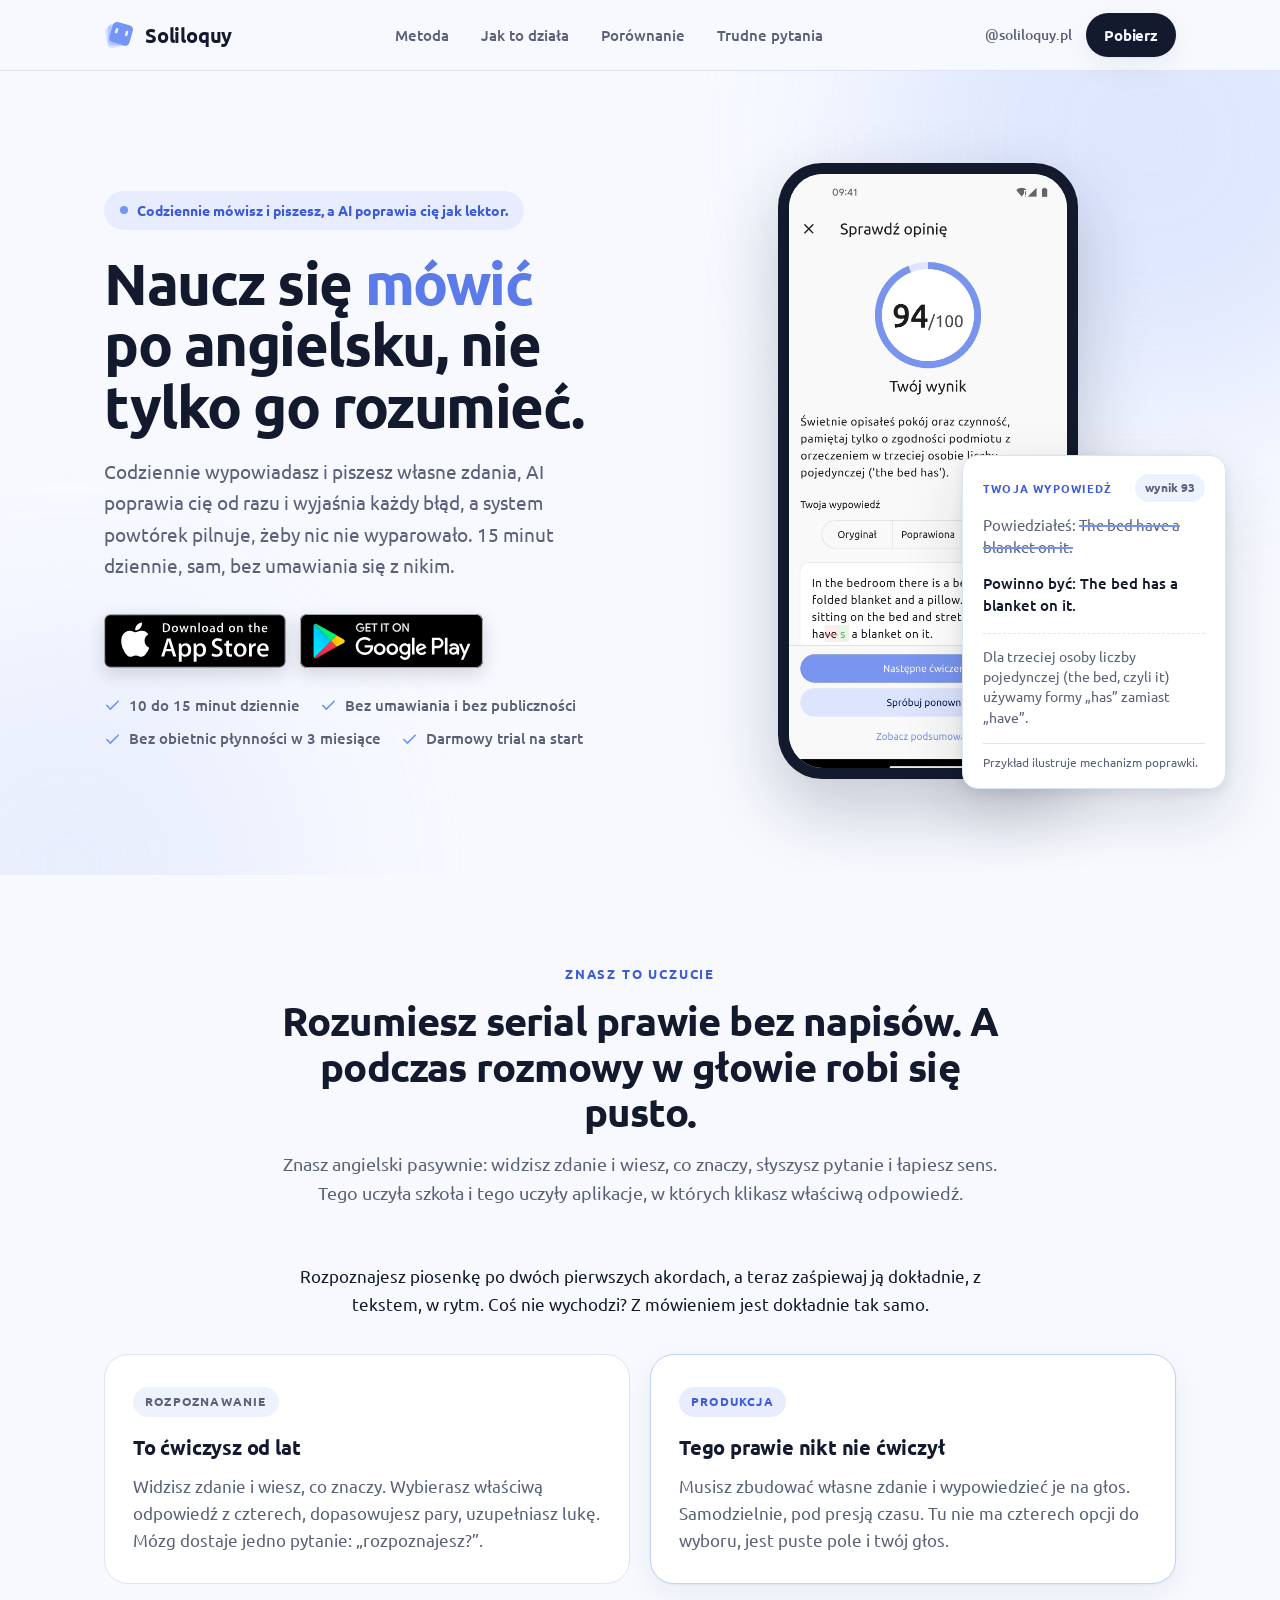
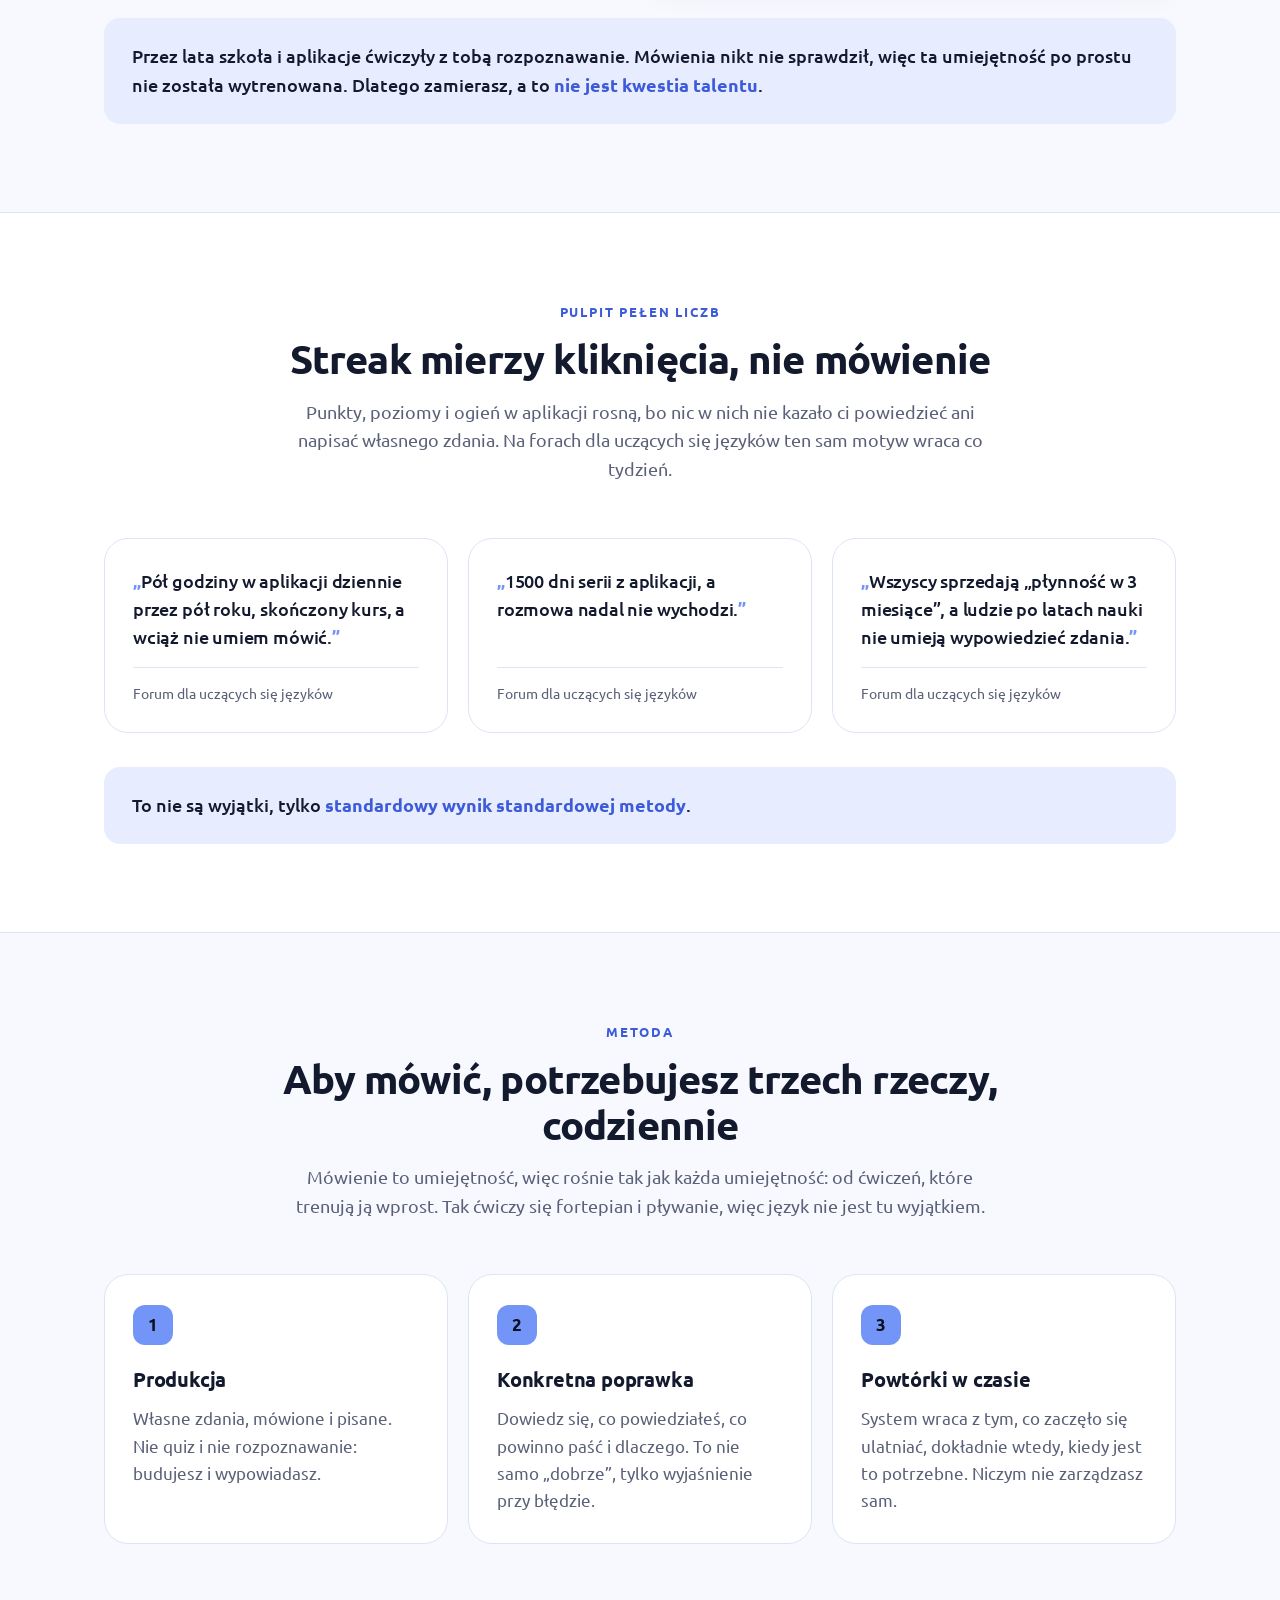
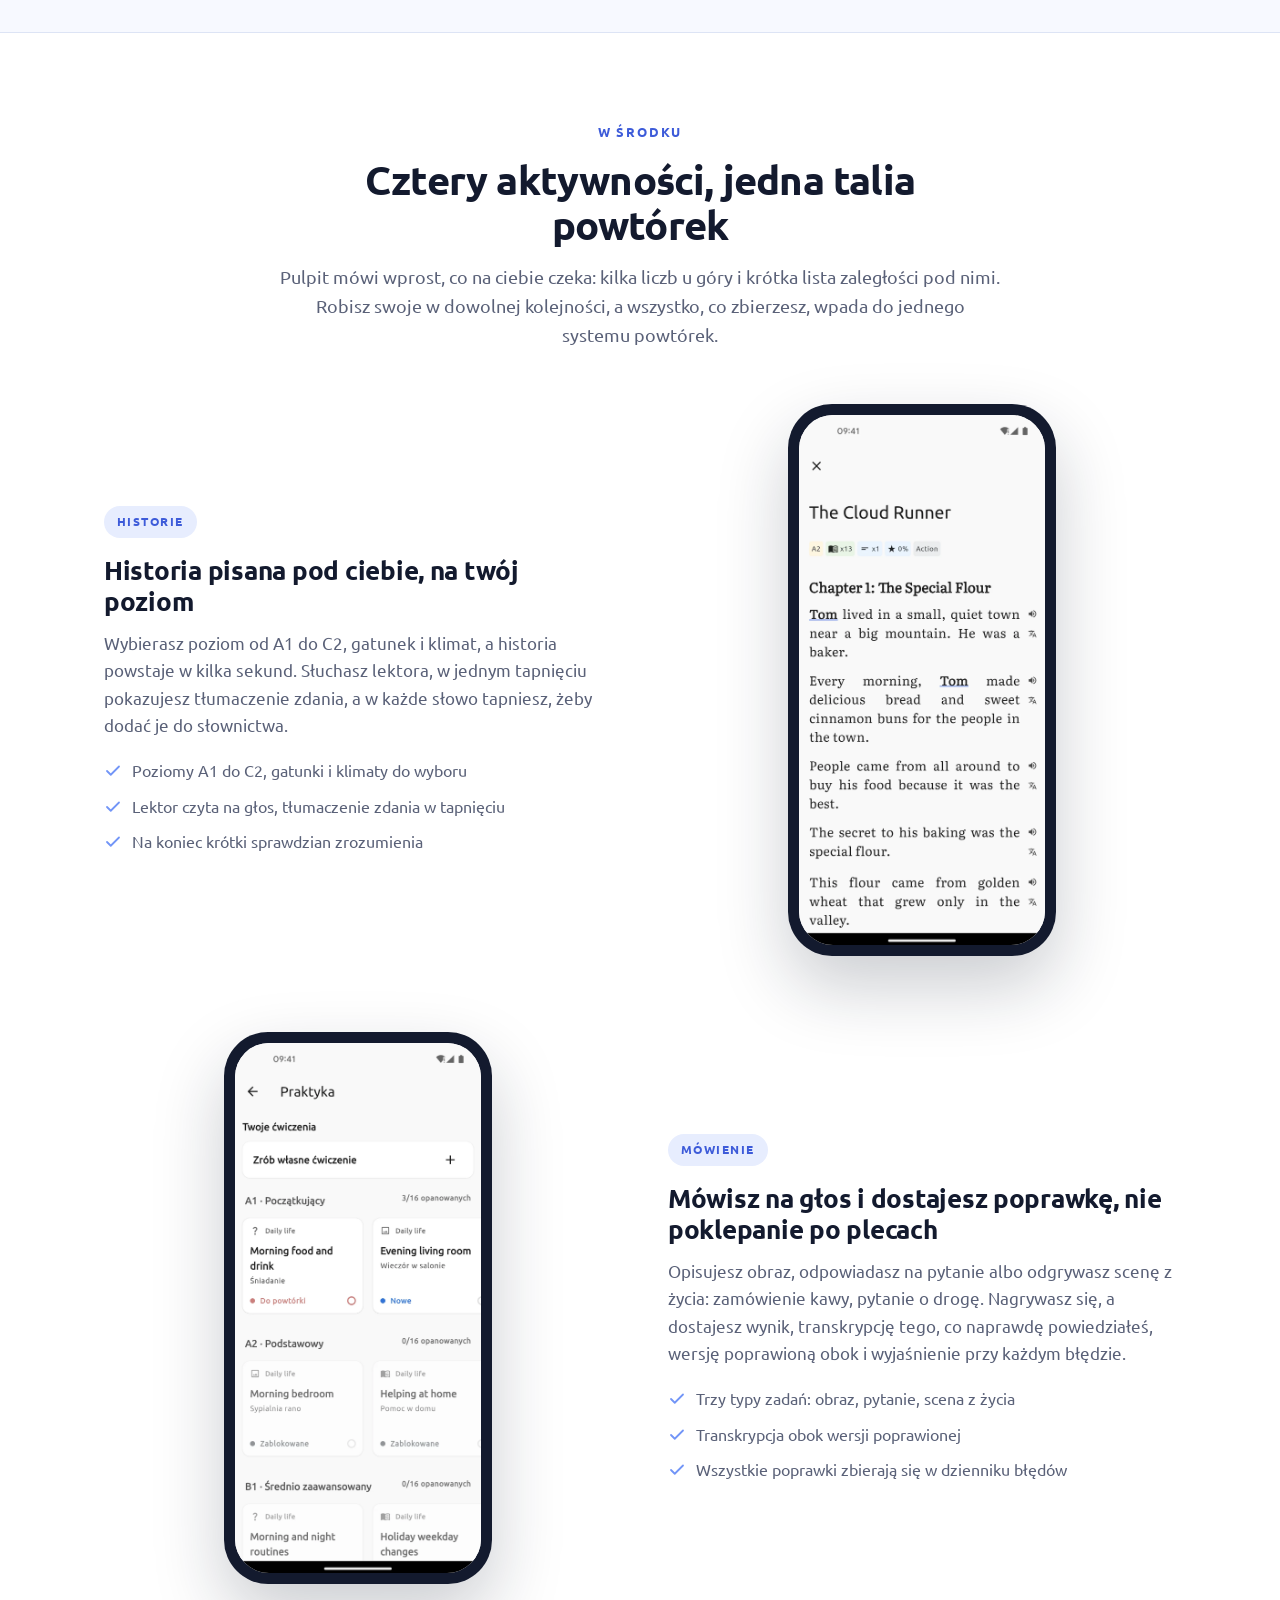
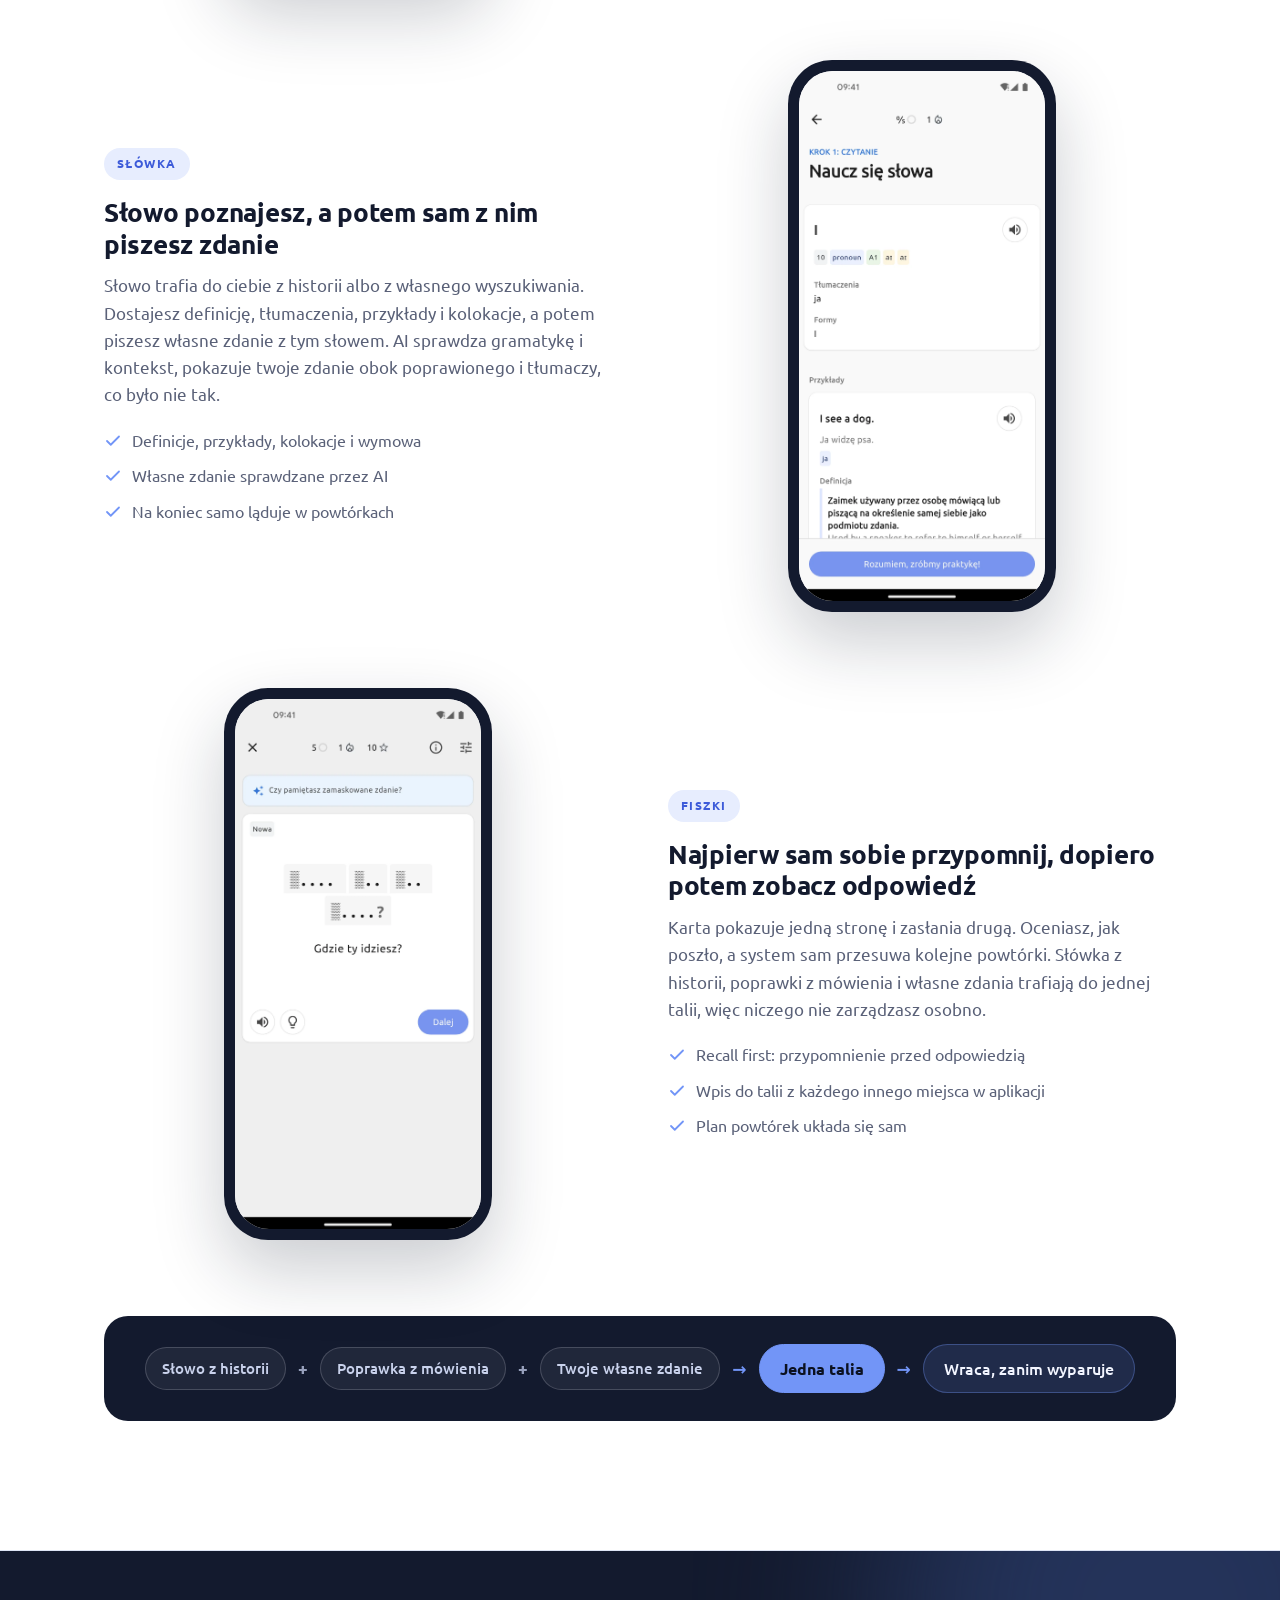
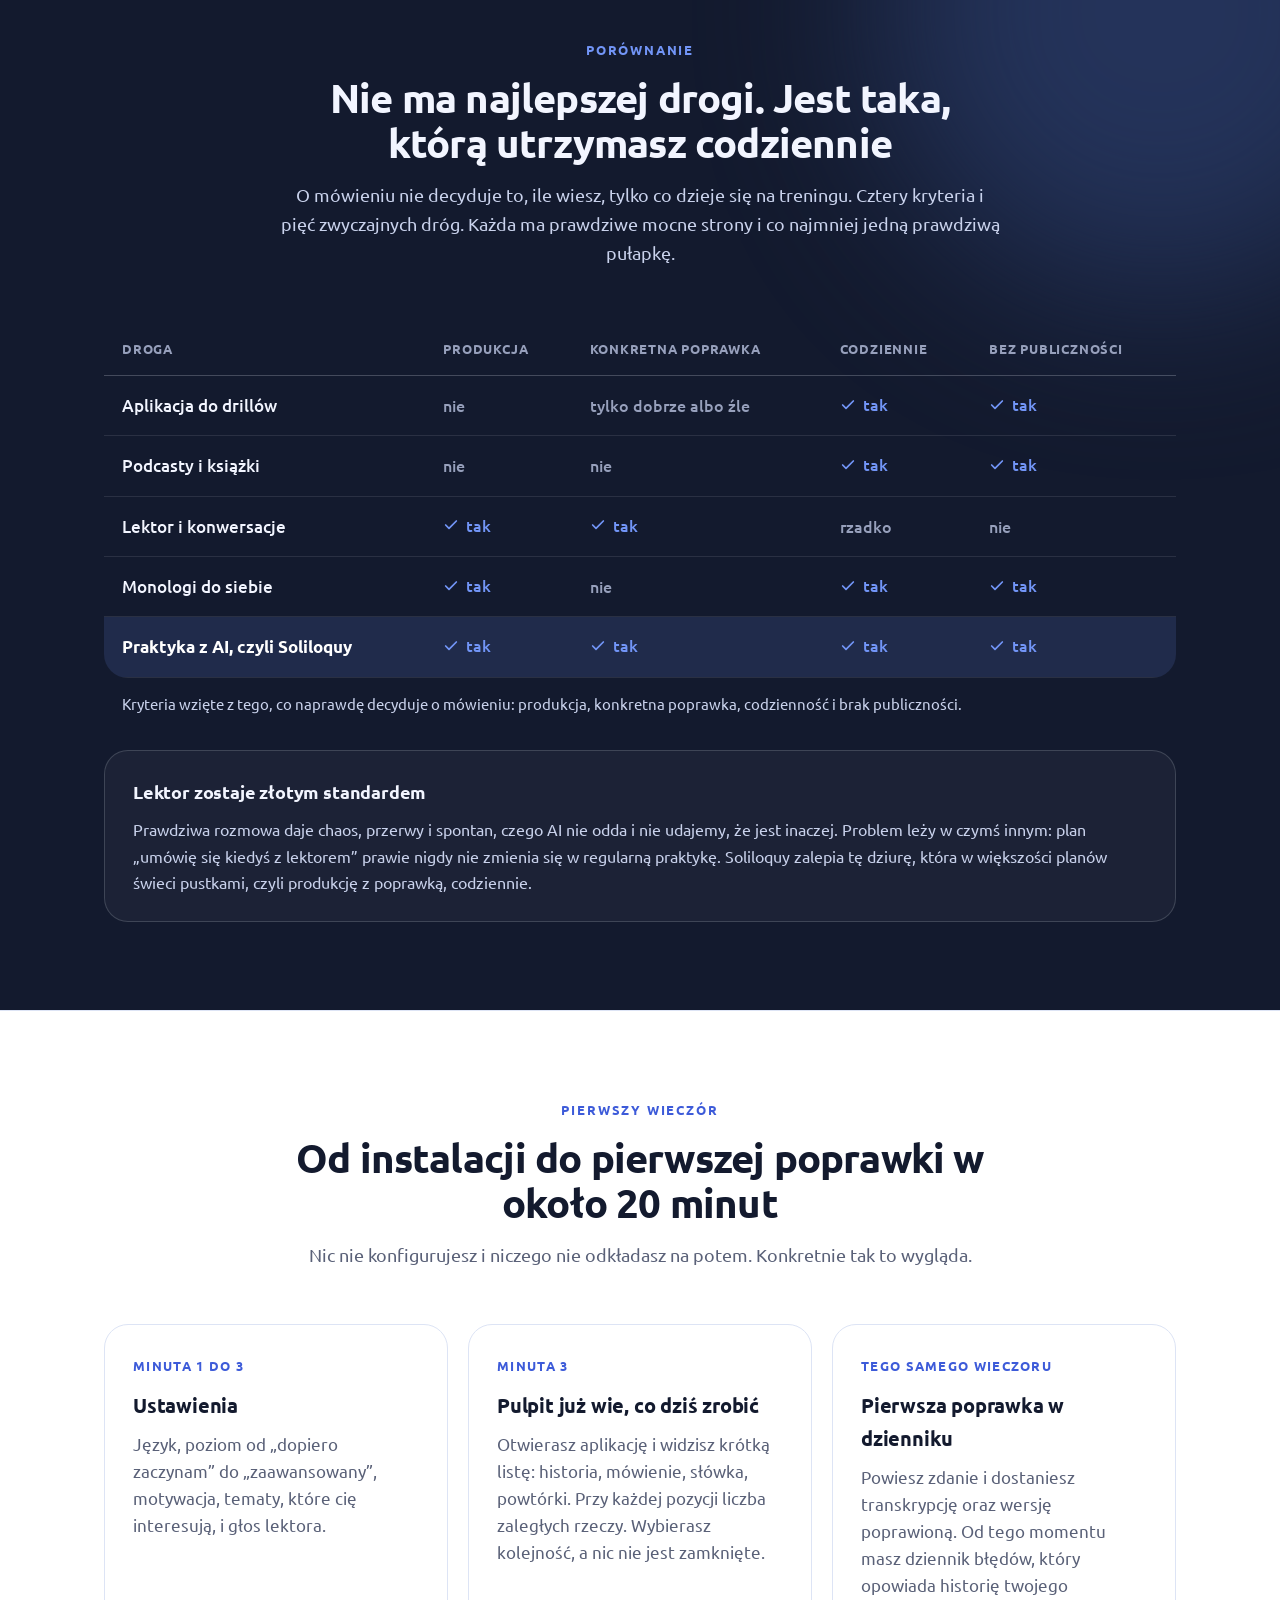
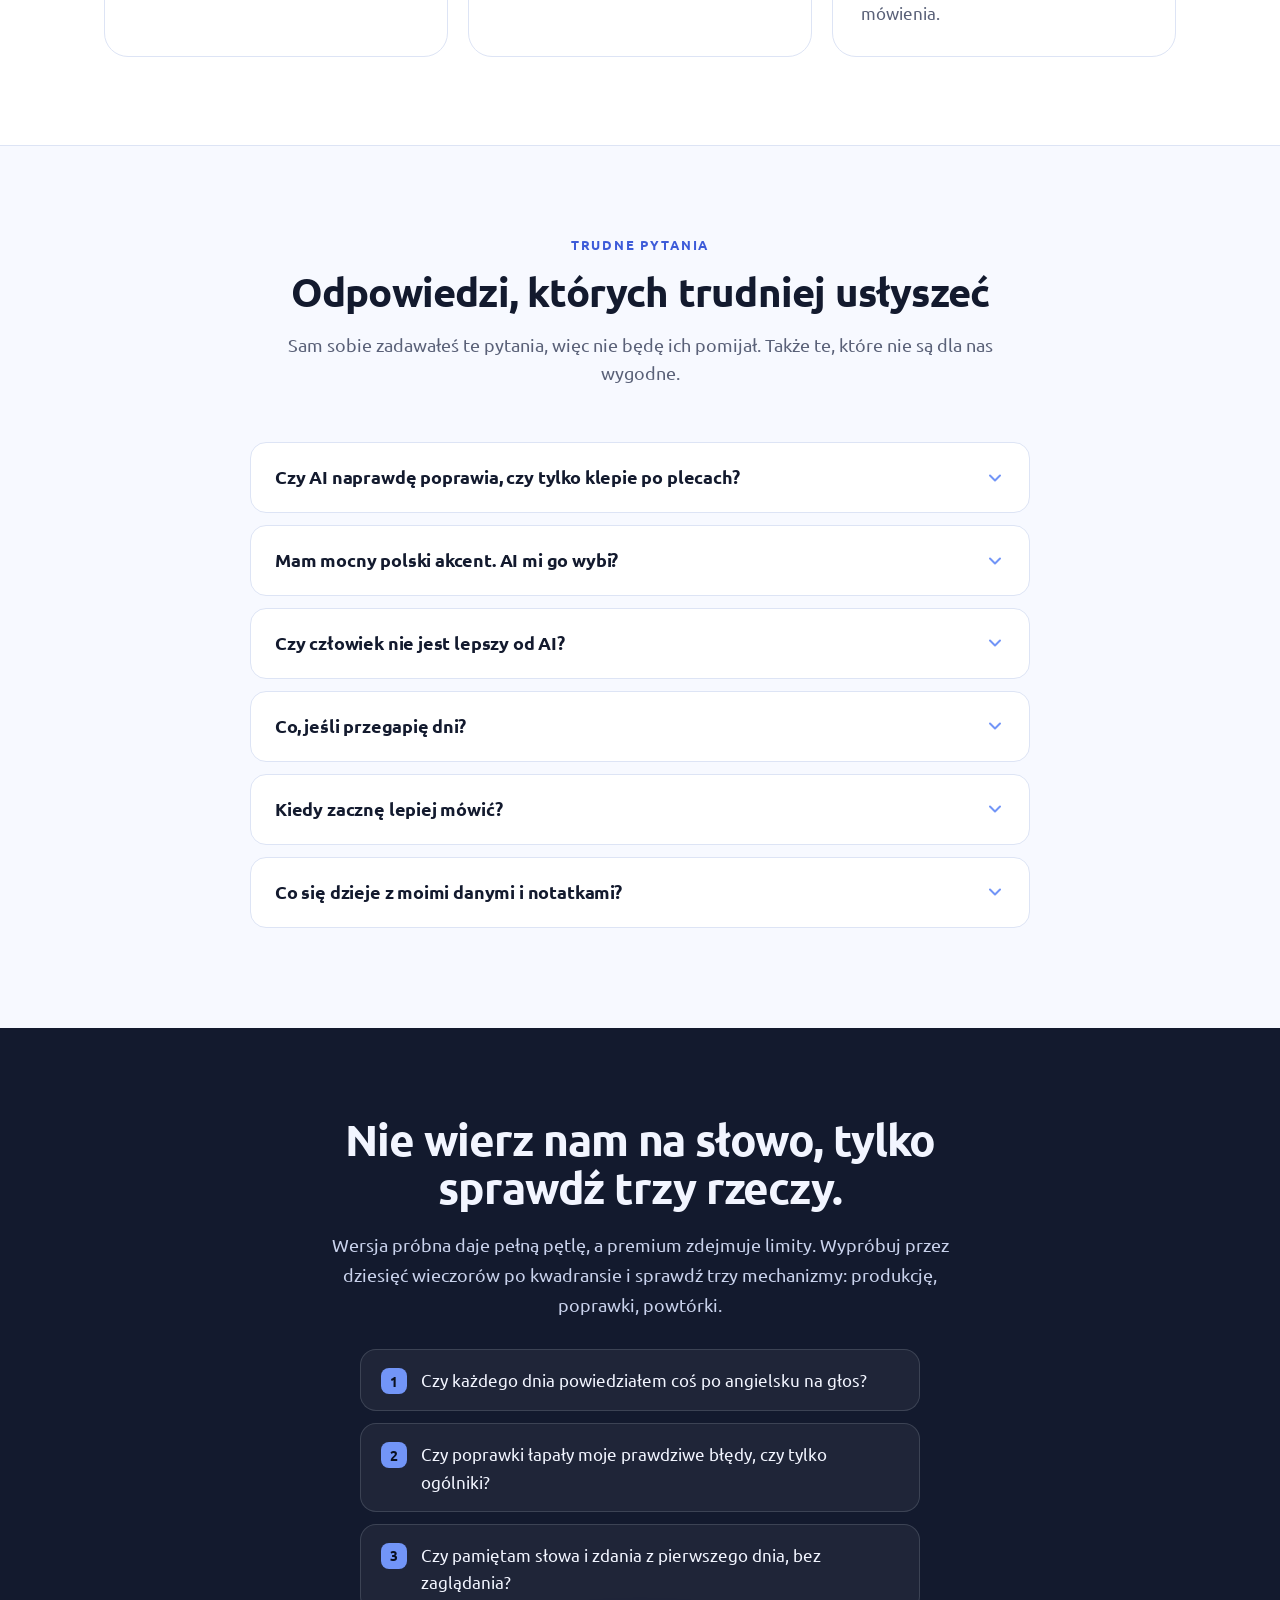
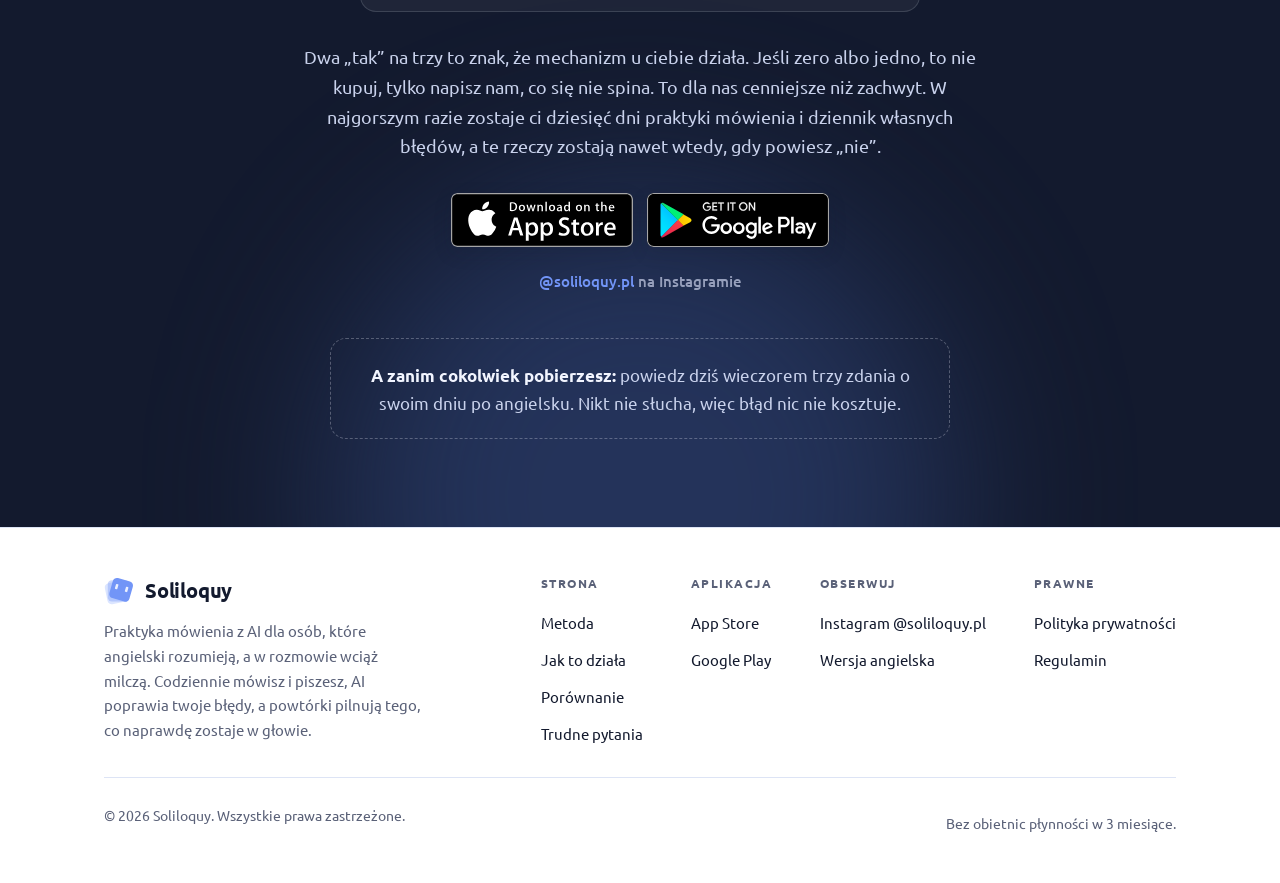
==== index.html @ 31052fc0 "Hide the blog link until the posts are rewritten" ====
<!-- GENERATED by src/build.py from src/content/copy.json. Edit the content, not this file. -->
<!DOCTYPE html>
<html lang="pl">
<head>
<meta charset="UTF-8">
<meta name="viewport" content="width=device-width, initial-scale=1.0">

<title>Soliloquy · Naucz się mówić po angielsku, nie tylko go rozumieć</title>
<meta name="description" content="Codziennie mówisz i piszesz po angielsku, AI poprawia cię jak lektor i wyjaśnia każdy błąd, a system powtórek pilnuje, żeby nic nie wyparowało. 15 minut dziennie, sam, bez umawiania się z nikim.">
<meta name="author" content="Soliloquy">
<meta name="theme-color" content="#F7F9FF">

<meta property="og:type" content="website">
<meta property="og:site_name" content="Soliloquy">
<meta property="og:locale" content="pl_PL">
<meta property="og:url" content="https://soliloquy.pl/">
<meta property="og:title" content="Soliloquy · Naucz się mówić po angielsku, nie tylko go rozumieć">
<meta property="og:description" content="Codziennie mówisz i piszesz po angielsku, AI poprawia cię jak lektor i wyjaśnia każdy błąd, a system powtórek pilnuje, żeby nic nie wyparowało. 15 minut dziennie, sam, bez umawiania się z nikim.">
<meta property="og:image" content="https://soliloquy.pl/assets/img/og-card-pl.png">

<meta name="twitter:card" content="summary_large_image">
<meta name="twitter:title" content="Soliloquy · Naucz się mówić po angielsku, nie tylko go rozumieć">
<meta name="twitter:description" content="Codziennie mówisz i piszesz po angielsku, AI poprawia cię jak lektor i wyjaśnia każdy błąd, a system powtórek pilnuje, żeby nic nie wyparowało. 15 minut dziennie, sam, bez umawiania się z nikim.">
<meta name="twitter:image" content="https://soliloquy.pl/assets/img/og-card-pl.png">

<link rel="canonical" href="https://soliloquy.pl/">
<link rel="alternate" hreflang="pl" href="https://soliloquy.pl/">
<link rel="alternate" hreflang="en" href="https://soliloquy.fun/">
<link rel="alternate" hreflang="x-default" href="https://soliloquy.fun/">
<link rel="icon" href="assets/img/favicon.svg" type="image/svg+xml">

<link rel="preconnect" href="https://fonts.googleapis.com">
<link rel="preconnect" href="https://fonts.gstatic.com" crossorigin>
<link href="https://fonts.googleapis.com/css2?family=Ubuntu:wght@400;500;700&display=swap" rel="stylesheet">
<link rel="stylesheet" href="assets/styles.css">

<!-- ============================================================
     ANALYTICS
     meta.analytics.ga4_stream_id in copy.json decides everything. Put a GA4
     stream id there and that locale measures page views, leave it an empty
     string and the page loads nothing and sends nothing. The two domains are
     separate properties, so each one is switched on by itself.
     ============================================================ -->

</head>

<body>
<a class="skip-link" href="#main">Przejdź do treści</a>

<!-- ======================= NAV ======================= -->
<nav class="nav" aria-label="Nawigacja główna">
  <div class="wrap nav-inner">
    <a class="brand" href="#top">
      <img src="assets/img/soliloquy-logo.svg" alt="">
      Soliloquy
    </a>
    <div class="nav-links">
      <a href="#method">Metoda</a>
      <a href="#how-it-works">Jak to działa</a>
      <a href="#compare">Porównanie</a>
      <a href="#faq">Trudne pytania</a>
      </div>
    <div class="nav-cta">
      <a class="nav-handle" href="https://www.instagram.com/soliloquy.pl/" rel="noopener">@soliloquy.pl</a>
      <a class="btn btn-primary btn-sm" href="#download">Pobierz</a>
    </div>
  </div>
</nav>

<!-- ======================= HERO ======================= -->
<header class="hero" id="top">
  <div class="glow g1"></div>
  <div class="glow g2"></div>
  <div class="wrap hero-grid">
    <div class="hero-copy">
      <span class="eyebrow"><span class="pulse"></span>Codziennie mówisz i piszesz, a AI poprawia cię jak lektor.</span>
      <h1>Naucz się <span class="accent">mówić</span> po angielsku, nie tylko go rozumieć.</h1>
      <p class="lead">Codziennie wypowiadasz i piszesz własne zdania, AI poprawia cię od razu i wyjaśnia każdy błąd, a system powtórek pilnuje, żeby nic nie wyparowało. 15 minut dziennie, sam, bez umawiania się z nikim.</p>

      <div class="store-row">
        <a class="store-badge" href="https://apps.apple.com/us/app/soliloquy-speaking-practice/id1627990691" rel="noopener">
          <img src="assets/img/app-store-badge.svg" alt="Pobierz Soliloquy z App Store">
        </a>
        <a class="store-badge" href="https://play.google.com/store/apps/details?id=fun.soliloquy.app" rel="noopener">
          <img src="assets/img/google-play-badge.svg" alt="Pobierz Soliloquy z Google Play">
        </a>
      </div>

      <div class="trust-row">
        <span><svg viewBox="0 0 24 24" fill="none" stroke="currentColor" stroke-width="2.4" stroke-linecap="round" stroke-linejoin="round" aria-hidden="true"><path d="M20 6 9 17l-5-5"/></svg>10 do 15 minut dziennie</span>
        <span><svg viewBox="0 0 24 24" fill="none" stroke="currentColor" stroke-width="2.4" stroke-linecap="round" stroke-linejoin="round" aria-hidden="true"><path d="M20 6 9 17l-5-5"/></svg>Bez umawiania i bez publiczności</span>
        <span><svg viewBox="0 0 24 24" fill="none" stroke="currentColor" stroke-width="2.4" stroke-linecap="round" stroke-linejoin="round" aria-hidden="true"><path d="M20 6 9 17l-5-5"/></svg>Bez obietnic płynności w 3 miesiące</span>
        <span><svg viewBox="0 0 24 24" fill="none" stroke="currentColor" stroke-width="2.4" stroke-linecap="round" stroke-linejoin="round" aria-hidden="true"><path d="M20 6 9 17l-5-5"/></svg>Darmowy trial na start</span>
        </div>
    </div>

    <div class="phone-stage">
      <div class="phone">
        <div class="screen">
          <figure class="shot has-frames">
            <img class="shot__frame is-on" src="assets/img/screens/pl/03-speaking-correction/04.webp" alt="Ekran wyniku sesji mówienia z transkrypcją i poprawką" loading="eager">
            
            <figcaption class="shot__ph">
              <span class="ph-tag">Ekran</span>
              <span class="ph-name">Mówienie z poprawką</span>
              <span class="ph-file">03-speaking-correction</span>
            </figcaption>
          </figure>
        </div>
      </div>

      <aside class="correction-card" aria-label="Przykładowa poprawka">
        <div class="cc-head">
          <span class="cc-title">Twoja wypowiedź</span>
          <span class="cc-score">wynik 93</span>
        </div>
        <p class="cc-line cc-said">Powiedziałeś: <s>The bed have a blanket on it.</s></p>
        <p class="cc-line cc-fixed">Powinno być: The bed has a blanket on it.</p>
        <p class="cc-why">Dla trzeciej osoby liczby pojedynczej (the bed, czyli it) używamy formy „has” zamiast „have”.</p>
        <p class="cc-note">Przykład ilustruje mechanizm poprawki.</p>
      </aside>
    </div>
  </div>
</header>

<main id="main">

<!-- ======================= DIAGNOSIS ======================= -->
<section aria-labelledby="h-diagnosis">
  <div class="wrap">
    <div class="sec-head reveal">
      <div class="kicker">Znasz to uczucie</div>
      <h2 id="h-diagnosis">Rozumiesz serial prawie bez napisów. A podczas rozmowy w głowie robi się pusto.</h2>
      <p class="lead">Znasz angielski pasywnie: widzisz zdanie i wiesz, co znaczy, słyszysz pytanie i łapiesz sens. Tego uczyła szkoła i tego uczyły aplikacje, w których klikasz właściwą odpowiedź.</p>
    </div>

    <p class="sec-head lead reveal" style="margin:0 auto 8px;text-align:center;max-width:720px">Rozpoznajesz piosenkę po dwóch pierwszych akordach, a teraz zaśpiewaj ją dokładnie, z tekstem, w rytm. Coś nie wychodzi? Z mówieniem jest dokładnie tak samo.</p>

    <div class="split-grid reveal">
      <div class="split-card">
        <span class="tag">Rozpoznawanie</span>
        <h3>To ćwiczysz od lat</h3>
        <p>Widzisz zdanie i wiesz, co znaczy. Wybierasz właściwą odpowiedź z czterech, dopasowujesz pary, uzupełniasz lukę. Mózg dostaje jedno pytanie: „rozpoznajesz?”.</p>
      </div>
      <div class="split-card is-key">
        <span class="tag">Produkcja</span>
        <h3>Tego prawie nikt nie ćwiczył</h3>
        <p>Musisz zbudować własne zdanie i wypowiedzieć je na głos. Samodzielnie, pod presją czasu. Tu nie ma czterech opcji do wyboru, jest puste pole i twój głos.</p>
      </div>
      </div>

    <p class="punchline reveal">Przez lata szkoła i aplikacje ćwiczyły z tobą rozpoznawanie. Mówienia nikt nie sprawdził, więc ta umiejętność po prostu nie została wytrenowana. Dlatego zamierasz, a to <strong>nie jest kwestia talentu</strong>.</p>
  </div>
</section>

<!-- ======================= STREAK ======================= -->
<section class="section-alt" aria-labelledby="h-streak">
  <div class="wrap">
    <div class="sec-head reveal">
      <div class="kicker">Pulpit pełen liczb</div>
      <h2 id="h-streak">Streak mierzy kliknięcia, nie mówienie</h2>
      <p class="lead">Punkty, poziomy i ogień w aplikacji rosną, bo nic w nich nie kazało ci powiedzieć ani napisać własnego zdania. Na forach dla uczących się języków ten sam motyw wraca co tydzień.</p>
    </div>

    <div class="quote-grid reveal">
      <figure class="quote-card">
        <blockquote>Pół godziny w aplikacji dziennie przez pół roku, skończony kurs, a wciąż nie umiem mówić.</blockquote>
        <figcaption>Forum dla uczących się języków</figcaption>
      </figure>
      <figure class="quote-card">
        <blockquote>1500 dni serii z aplikacji, a rozmowa nadal nie wychodzi.</blockquote>
        <figcaption>Forum dla uczących się języków</figcaption>
      </figure>
      <figure class="quote-card">
        <blockquote>Wszyscy sprzedają „płynność w 3 miesiące”, a ludzie po latach nauki nie umieją wypowiedzieć zdania.</blockquote>
        <figcaption>Forum dla uczących się języków</figcaption>
      </figure>
      </div>

    <p class="punchline reveal">To nie są wyjątki, tylko <strong>standardowy wynik standardowej metody</strong>.</p>
  </div>
</section>

<!-- ======================= METHOD ======================= -->
<section id="method" aria-labelledby="h-method">
  <div class="wrap">
    <div class="sec-head reveal">
      <div class="kicker">Metoda</div>
      <h2 id="h-method">Aby mówić, potrzebujesz trzech rzeczy, codziennie</h2>
      <p class="lead">Mówienie to umiejętność, więc rośnie tak jak każda umiejętność: od ćwiczeń, które trenują ją wprost. Tak ćwiczy się fortepian i pływanie, więc język nie jest tu wyjątkiem.</p>
    </div>

    <div class="method-grid reveal">
      <article class="method-card">
        <div class="method-num">1</div>
        <h3>Produkcja</h3>
        <p>Własne zdania, mówione i pisane. Nie quiz i nie rozpoznawanie: budujesz i wypowiadasz.</p>
      </article>
      <article class="method-card">
        <div class="method-num">2</div>
        <h3>Konkretna poprawka</h3>
        <p>Dowiedz się, co powiedziałeś, co powinno paść i dlaczego. To nie samo „dobrze”, tylko wyjaśnienie przy błędzie.</p>
      </article>
      <article class="method-card">
        <div class="method-num">3</div>
        <h3>Powtórki w czasie</h3>
        <p>System wraca z tym, co zaczęło się ulatniać, dokładnie wtedy, kiedy jest to potrzebne. Niczym nie zarządzasz sam.</p>
      </article>
      </div>
  </div>
</section>

<!-- ======================= PRODUCT ======================= -->
<section class="section-alt" id="how-it-works" aria-labelledby="h-product">
  <div class="wrap">
    <div class="sec-head reveal">
      <div class="kicker">W środku</div>
      <h2 id="h-product">Cztery aktywności, jedna talia powtórek</h2>
      <p class="lead">Pulpit mówi wprost, co na ciebie czeka: kilka liczb u góry i krótka lista zaległości pod nimi. Robisz swoje w dowolnej kolejności, a wszystko, co zbierzesz, wpada do jednego systemu powtórek.</p>
    </div>

    <div class="tour-row reveal">
      <div class="tour-text">
        <span class="tour-tag">Historie</span>
        <h3>Historia pisana pod ciebie, na twój poziom</h3>
        <p>Wybierasz poziom od A1 do C2, gatunek i klimat, a historia powstaje w kilka sekund. Słuchasz lektora, w jednym tapnięciu pokazujesz tłumaczenie zdania, a w każde słowo tapniesz, żeby dodać je do słownictwa.</p>
        <ul class="tour-facts">
          <li><svg viewBox="0 0 24 24" fill="none" stroke="currentColor" stroke-width="2.4" stroke-linecap="round" stroke-linejoin="round" aria-hidden="true"><path d="M20 6 9 17l-5-5"/></svg>Poziomy A1 do C2, gatunki i klimaty do wyboru</li>
          <li><svg viewBox="0 0 24 24" fill="none" stroke="currentColor" stroke-width="2.4" stroke-linecap="round" stroke-linejoin="round" aria-hidden="true"><path d="M20 6 9 17l-5-5"/></svg>Lektor czyta na głos, tłumaczenie zdania w tapnięciu</li>
          <li><svg viewBox="0 0 24 24" fill="none" stroke="currentColor" stroke-width="2.4" stroke-linecap="round" stroke-linejoin="round" aria-hidden="true"><path d="M20 6 9 17l-5-5"/></svg>Na koniec krótki sprawdzian zrozumienia</li>
          </ul>
      </div>
      <div class="tour-shot">
        <div class="phone">
            <div class="screen">
            <figure class="shot has-frames">
              <img class="shot__frame is-on" src="assets/img/screens/pl/02-read-story/01.webp" alt="Ekran czytania historii z lektorem i tłumaczeniem" loading="lazy">
              <img class="shot__frame" src="assets/img/screens/pl/02-read-story/02.webp" alt="Ekran czytania historii z lektorem i tłumaczeniem" loading="lazy">
              <img class="shot__frame" src="assets/img/screens/pl/02-read-story/03.webp" alt="Ekran czytania historii z lektorem i tłumaczeniem" loading="lazy">
              <img class="shot__frame" src="assets/img/screens/pl/02-read-story/04.webp" alt="Ekran czytania historii z lektorem i tłumaczeniem" loading="lazy">
              
              <figcaption class="shot__ph">
                <span class="ph-tag">Ekran</span>
                <span class="ph-name">Czytanie historii</span>
                <span class="ph-file">02-read-story</span>
              </figcaption>
            </figure>
          </div>
        </div>
      </div>
    </div>
    <div class="tour-row flip reveal">
      <div class="tour-text">
        <span class="tour-tag">Mówienie</span>
        <h3>Mówisz na głos i dostajesz poprawkę, nie poklepanie po plecach</h3>
        <p>Opisujesz obraz, odpowiadasz na pytanie albo odgrywasz scenę z życia: zamówienie kawy, pytanie o drogę. Nagrywasz się, a dostajesz wynik, transkrypcję tego, co naprawdę powiedziałeś, wersję poprawioną obok i wyjaśnienie przy każdym błędzie.</p>
        <ul class="tour-facts">
          <li><svg viewBox="0 0 24 24" fill="none" stroke="currentColor" stroke-width="2.4" stroke-linecap="round" stroke-linejoin="round" aria-hidden="true"><path d="M20 6 9 17l-5-5"/></svg>Trzy typy zadań: obraz, pytanie, scena z życia</li>
          <li><svg viewBox="0 0 24 24" fill="none" stroke="currentColor" stroke-width="2.4" stroke-linecap="round" stroke-linejoin="round" aria-hidden="true"><path d="M20 6 9 17l-5-5"/></svg>Transkrypcja obok wersji poprawionej</li>
          <li><svg viewBox="0 0 24 24" fill="none" stroke="currentColor" stroke-width="2.4" stroke-linecap="round" stroke-linejoin="round" aria-hidden="true"><path d="M20 6 9 17l-5-5"/></svg>Wszystkie poprawki zbierają się w dzienniku błędów</li>
          </ul>
      </div>
      <div class="tour-shot">
        <div class="phone">
            <div class="screen">
            <figure class="shot has-frames">
              <img class="shot__frame is-on" src="assets/img/screens/pl/03-speaking-correction/01.webp" alt="Ekran wyniku sesji mówienia z transkrypcją i poprawką" loading="lazy">
              <img class="shot__frame" src="assets/img/screens/pl/03-speaking-correction/02.webp" alt="Ekran wyniku sesji mówienia z transkrypcją i poprawką" loading="lazy">
              <img class="shot__frame" src="assets/img/screens/pl/03-speaking-correction/03.webp" alt="Ekran wyniku sesji mówienia z transkrypcją i poprawką" loading="lazy">
              <img class="shot__frame" src="assets/img/screens/pl/03-speaking-correction/04.webp" alt="Ekran wyniku sesji mówienia z transkrypcją i poprawką" loading="lazy">
              
              <figcaption class="shot__ph">
                <span class="ph-tag">Ekran</span>
                <span class="ph-name">Mówienie z poprawką</span>
                <span class="ph-file">03-speaking-correction</span>
              </figcaption>
            </figure>
          </div>
        </div>
      </div>
    </div>
    <div class="tour-row reveal">
      <div class="tour-text">
        <span class="tour-tag">Słówka</span>
        <h3>Słowo poznajesz, a potem sam z nim piszesz zdanie</h3>
        <p>Słowo trafia do ciebie z historii albo z własnego wyszukiwania. Dostajesz definicję, tłumaczenia, przykłady i kolokacje, a potem piszesz własne zdanie z tym słowem. AI sprawdza gramatykę i kontekst, pokazuje twoje zdanie obok poprawionego i tłumaczy, co było nie tak.</p>
        <ul class="tour-facts">
          <li><svg viewBox="0 0 24 24" fill="none" stroke="currentColor" stroke-width="2.4" stroke-linecap="round" stroke-linejoin="round" aria-hidden="true"><path d="M20 6 9 17l-5-5"/></svg>Definicje, przykłady, kolokacje i wymowa</li>
          <li><svg viewBox="0 0 24 24" fill="none" stroke="currentColor" stroke-width="2.4" stroke-linecap="round" stroke-linejoin="round" aria-hidden="true"><path d="M20 6 9 17l-5-5"/></svg>Własne zdanie sprawdzane przez AI</li>
          <li><svg viewBox="0 0 24 24" fill="none" stroke="currentColor" stroke-width="2.4" stroke-linecap="round" stroke-linejoin="round" aria-hidden="true"><path d="M20 6 9 17l-5-5"/></svg>Na koniec samo ląduje w powtórkach</li>
          </ul>
      </div>
      <div class="tour-shot">
        <div class="phone">
            <div class="screen">
            <figure class="shot has-frames">
              <img class="shot__frame is-on" src="assets/img/screens/pl/04-use-your-sentence/01.webp" alt="Ekran nauki słowa z polem na własne zdanie i informacją zwrotną AI" loading="lazy">
              <img class="shot__frame" src="assets/img/screens/pl/04-use-your-sentence/02.webp" alt="Ekran nauki słowa z polem na własne zdanie i informacją zwrotną AI" loading="lazy">
              <img class="shot__frame" src="assets/img/screens/pl/04-use-your-sentence/03.webp" alt="Ekran nauki słowa z polem na własne zdanie i informacją zwrotną AI" loading="lazy">
              <img class="shot__frame" src="assets/img/screens/pl/04-use-your-sentence/04.webp" alt="Ekran nauki słowa z polem na własne zdanie i informacją zwrotną AI" loading="lazy">
              
              <figcaption class="shot__ph">
                <span class="ph-tag">Ekran</span>
                <span class="ph-name">Słówka, krok „Użyj”</span>
                <span class="ph-file">04-use-your-sentence</span>
              </figcaption>
            </figure>
          </div>
        </div>
      </div>
    </div>
    <div class="tour-row flip reveal">
      <div class="tour-text">
        <span class="tour-tag">Fiszki</span>
        <h3>Najpierw sam sobie przypomnij, dopiero potem zobacz odpowiedź</h3>
        <p>Karta pokazuje jedną stronę i zasłania drugą. Oceniasz, jak poszło, a system sam przesuwa kolejne powtórki. Słówka z historii, poprawki z mówienia i własne zdania trafiają do jednej talii, więc niczego nie zarządzasz osobno.</p>
        <ul class="tour-facts">
          <li><svg viewBox="0 0 24 24" fill="none" stroke="currentColor" stroke-width="2.4" stroke-linecap="round" stroke-linejoin="round" aria-hidden="true"><path d="M20 6 9 17l-5-5"/></svg>Recall first: przypomnienie przed odpowiedzią</li>
          <li><svg viewBox="0 0 24 24" fill="none" stroke="currentColor" stroke-width="2.4" stroke-linecap="round" stroke-linejoin="round" aria-hidden="true"><path d="M20 6 9 17l-5-5"/></svg>Wpis do talii z każdego innego miejsca w aplikacji</li>
          <li><svg viewBox="0 0 24 24" fill="none" stroke="currentColor" stroke-width="2.4" stroke-linecap="round" stroke-linejoin="round" aria-hidden="true"><path d="M20 6 9 17l-5-5"/></svg>Plan powtórek układa się sam</li>
          </ul>
      </div>
      <div class="tour-shot">
        <div class="phone">
            <div class="screen">
            <figure class="shot has-frames">
              <img class="shot__frame is-on" src="assets/img/screens/pl/05-flashcard/01.webp" alt="Fiszka w trybie przypomnienia z historią ocen" loading="lazy">
              <img class="shot__frame" src="assets/img/screens/pl/05-flashcard/02.webp" alt="Fiszka w trybie przypomnienia z historią ocen" loading="lazy">
              <img class="shot__frame" src="assets/img/screens/pl/05-flashcard/03.webp" alt="Fiszka w trybie przypomnienia z historią ocen" loading="lazy">
              
              <figcaption class="shot__ph">
                <span class="ph-tag">Ekran</span>
                <span class="ph-name">Fiszka recall first</span>
                <span class="ph-file">05-flashcard</span>
              </figcaption>
            </figure>
          </div>
        </div>
      </div>
    </div>
    

    <div class="loop reveal" role="img" aria-label="Pętla: słowo z historii, poprawka z mówienia czy własne zdanie trafiają do jednej talii, a karta wraca, zanim wyparuje">
      <span class="loop-item"><span class="loop-plus" aria-hidden="true">+</span><span class="loop-step loop-step--src">Słowo z historii</span></span>
      <span class="loop-item"><span class="loop-plus" aria-hidden="true">+</span><span class="loop-step loop-step--src">Poprawka z mówienia</span></span>
      <span class="loop-item"><span class="loop-plus" aria-hidden="true">+</span><span class="loop-step loop-step--src">Twoje własne zdanie</span></span>
      <span class="loop-arrow" aria-hidden="true">→</span><span class="loop-step loop-step--deck">Jedna talia</span><span class="loop-arrow" aria-hidden="true">→</span><span class="loop-step">Wraca, zanim wyparuje</span></div>
    <p class="loop-caption reveal">Dlatego to, co zrobisz w jednej aktywności, wzmacnia wszystkie pozostałe.</p>
  </div>
</section>

<!-- ======================= COMPARISON ======================= -->
<section class="compare" id="compare" aria-labelledby="h-compare">
  <div class="glow c1"></div>
  <div class="wrap">
    <div class="sec-head reveal">
      <div class="kicker">Porównanie</div>
      <h2 id="h-compare">Nie ma najlepszej drogi. Jest taka, którą utrzymasz codziennie</h2>
      <p class="lead">O mówieniu nie decyduje to, ile wiesz, tylko co dzieje się na treningu. Cztery kryteria i pięć zwyczajnych dróg. Każda ma prawdziwe mocne strony i co najmniej jedną prawdziwą pułapkę.</p>
    </div>

    <div class="table-scroll reveal">
      <table>
        <thead>
          <tr>
            <th scope="col">Droga</th>
            <th scope="col">Produkcja</th>
            <th scope="col">Konkretna poprawka</th>
            <th scope="col">Codziennie</th>
            <th scope="col">Bez publiczności</th>
            </tr>
        </thead>
        <tbody>
          <tr>
            <th scope="row">Aplikacja do drillów</th>
            <td data-label="Produkcja"><span class="mark mark-no">nie</span></td>
            <td data-label="Konkretna poprawka"><span class="mark mark-no">tylko dobrze albo źle</span></td>
            <td data-label="Codziennie"><span class="mark mark-yes"><svg viewBox="0 0 24 24" fill="none" stroke="currentColor" stroke-width="2.6" stroke-linecap="round" stroke-linejoin="round" aria-hidden="true"><path d="M20 6 9 17l-5-5"/></svg>tak</span></td>
            <td data-label="Bez publiczności"><span class="mark mark-yes"><svg viewBox="0 0 24 24" fill="none" stroke="currentColor" stroke-width="2.6" stroke-linecap="round" stroke-linejoin="round" aria-hidden="true"><path d="M20 6 9 17l-5-5"/></svg>tak</span></td>
            </tr>
          <tr>
            <th scope="row">Podcasty i książki</th>
            <td data-label="Produkcja"><span class="mark mark-no">nie</span></td>
            <td data-label="Konkretna poprawka"><span class="mark mark-no">nie</span></td>
            <td data-label="Codziennie"><span class="mark mark-yes"><svg viewBox="0 0 24 24" fill="none" stroke="currentColor" stroke-width="2.6" stroke-linecap="round" stroke-linejoin="round" aria-hidden="true"><path d="M20 6 9 17l-5-5"/></svg>tak</span></td>
            <td data-label="Bez publiczności"><span class="mark mark-yes"><svg viewBox="0 0 24 24" fill="none" stroke="currentColor" stroke-width="2.6" stroke-linecap="round" stroke-linejoin="round" aria-hidden="true"><path d="M20 6 9 17l-5-5"/></svg>tak</span></td>
            </tr>
          <tr>
            <th scope="row">Lektor i konwersacje</th>
            <td data-label="Produkcja"><span class="mark mark-yes"><svg viewBox="0 0 24 24" fill="none" stroke="currentColor" stroke-width="2.6" stroke-linecap="round" stroke-linejoin="round" aria-hidden="true"><path d="M20 6 9 17l-5-5"/></svg>tak</span></td>
            <td data-label="Konkretna poprawka"><span class="mark mark-yes"><svg viewBox="0 0 24 24" fill="none" stroke="currentColor" stroke-width="2.6" stroke-linecap="round" stroke-linejoin="round" aria-hidden="true"><path d="M20 6 9 17l-5-5"/></svg>tak</span></td>
            <td data-label="Codziennie"><span class="mark mark-no">rzadko</span></td>
            <td data-label="Bez publiczności"><span class="mark mark-no">nie</span></td>
            </tr>
          <tr>
            <th scope="row">Monologi do siebie</th>
            <td data-label="Produkcja"><span class="mark mark-yes"><svg viewBox="0 0 24 24" fill="none" stroke="currentColor" stroke-width="2.6" stroke-linecap="round" stroke-linejoin="round" aria-hidden="true"><path d="M20 6 9 17l-5-5"/></svg>tak</span></td>
            <td data-label="Konkretna poprawka"><span class="mark mark-no">nie</span></td>
            <td data-label="Codziennie"><span class="mark mark-yes"><svg viewBox="0 0 24 24" fill="none" stroke="currentColor" stroke-width="2.6" stroke-linecap="round" stroke-linejoin="round" aria-hidden="true"><path d="M20 6 9 17l-5-5"/></svg>tak</span></td>
            <td data-label="Bez publiczności"><span class="mark mark-yes"><svg viewBox="0 0 24 24" fill="none" stroke="currentColor" stroke-width="2.6" stroke-linecap="round" stroke-linejoin="round" aria-hidden="true"><path d="M20 6 9 17l-5-5"/></svg>tak</span></td>
            </tr>
          <tr class="is-us">
            <th scope="row">Praktyka z AI, czyli Soliloquy</th>
            <td data-label="Produkcja"><span class="mark mark-yes"><svg viewBox="0 0 24 24" fill="none" stroke="currentColor" stroke-width="2.6" stroke-linecap="round" stroke-linejoin="round" aria-hidden="true"><path d="M20 6 9 17l-5-5"/></svg>tak</span></td>
            <td data-label="Konkretna poprawka"><span class="mark mark-yes"><svg viewBox="0 0 24 24" fill="none" stroke="currentColor" stroke-width="2.6" stroke-linecap="round" stroke-linejoin="round" aria-hidden="true"><path d="M20 6 9 17l-5-5"/></svg>tak</span></td>
            <td data-label="Codziennie"><span class="mark mark-yes"><svg viewBox="0 0 24 24" fill="none" stroke="currentColor" stroke-width="2.6" stroke-linecap="round" stroke-linejoin="round" aria-hidden="true"><path d="M20 6 9 17l-5-5"/></svg>tak</span></td>
            <td data-label="Bez publiczności"><span class="mark mark-yes"><svg viewBox="0 0 24 24" fill="none" stroke="currentColor" stroke-width="2.6" stroke-linecap="round" stroke-linejoin="round" aria-hidden="true"><path d="M20 6 9 17l-5-5"/></svg>tak</span></td>
            </tr>
          </tbody>
      </table>
    </div>
    <p class="table-note reveal">Kryteria wzięte z tego, co naprawdę decyduje o mówieniu: produkcja, konkretna poprawka, codzienność i brak publiczności.</p>

    <div class="compare-note reveal">
      <h3>Lektor zostaje złotym standardem</h3>
      <p>Prawdziwa rozmowa daje chaos, przerwy i spontan, czego AI nie odda i nie udajemy, że jest inaczej. Problem leży w czymś innym: plan „umówię się kiedyś z lektorem” prawie nigdy nie zmienia się w regularną praktykę. Soliloquy zalepia tę dziurę, która w większości planów świeci pustkami, czyli produkcję z poprawką, codziennie.</p>
    </div>
  </div>
</section>

<!-- ======================= FIRST EVENING ======================= -->
<section class="section-alt" aria-labelledby="h-evening">
  <div class="wrap">
    <div class="sec-head reveal">
      <div class="kicker">Pierwszy wieczór</div>
      <h2 id="h-evening">Od instalacji do pierwszej poprawki w około 20 minut</h2>
      <p class="lead">Nic nie konfigurujesz i niczego nie odkładasz na potem. Konkretnie tak to wygląda.</p>
    </div>

    <div class="steps reveal">
      <article class="step">
        <div class="step-kicker">Minuta 1 do 3</div>
        <h3>Ustawienia</h3>
        <p>Język, poziom od „dopiero zaczynam” do „zaawansowany”, motywacja, tematy, które cię interesują, i głos lektora.</p>
      </article>
      <article class="step">
        <div class="step-kicker">Minuta 3</div>
        <h3>Pulpit już wie, co dziś zrobić</h3>
        <p>Otwierasz aplikację i widzisz krótką listę: historia, mówienie, słówka, powtórki. Przy każdej pozycji liczba zaległych rzeczy. Wybierasz kolejność, a nic nie jest zamknięte.</p>
      </article>
      <article class="step">
        <div class="step-kicker">Tego samego wieczoru</div>
        <h3>Pierwsza poprawka w dzienniku</h3>
        <p>Powiesz zdanie i dostaniesz transkrypcję oraz wersję poprawioną. Od tego momentu masz dziennik błędów, który opowiada historię twojego mówienia.</p>
      </article>
      </div>
  </div>
</section>

<!-- ======================= HARD QUESTIONS ======================= -->
<section id="faq" aria-labelledby="h-questions">
  <div class="wrap">
    <div class="sec-head reveal">
      <div class="kicker">Trudne pytania</div>
      <h2 id="h-questions">Odpowiedzi, których trudniej usłyszeć</h2>
      <p class="lead">Sam sobie zadawałeś te pytania, więc nie będę ich pomijał. Także te, które nie są dla nas wygodne.</p>
    </div>

    <div class="faq reveal">
      <details>
        <summary>Czy AI naprawdę poprawia, czy tylko klepie po plecach?<svg class="chev" viewBox="0 0 24 24" fill="none" stroke="currentColor" stroke-width="2.4" stroke-linecap="round" stroke-linejoin="round" aria-hidden="true"><path d="m6 9 6 6 6-6"/></svg></summary>
        <div class="faq-body">
          <p>Poprawia konkretnie. Twoja wypowiedź zamienia się w transkrypcję, obok dostajesz wersję poprawioną i wyjaśnienie przy każdym błędzie: dlaczego ten czas, dlaczego taki przyimek, dlaczego tak brzmi naturalniej. Wszystkie błędy lądują w dzienniku i po drodze stają się fiszkami.</p>
          <p>Sprawdź to sam: w wersji próbnej powiedz celowo „I have 30 years” zamiast „I am 30” i zobacz, czy to złapie.</p>
          </div>
      </details>
      <details>
        <summary>Mam mocny polski akcent. AI mi go wybi?<svg class="chev" viewBox="0 0 24 24" fill="none" stroke="currentColor" stroke-width="2.4" stroke-linecap="round" stroke-linejoin="round" aria-hidden="true"><path d="m6 9 6 6 6-6"/></svg></summary>
        <div class="faq-body">
          <p>Nie, i to nie jest cel. Celem jest zrozumiałość: być rozumianym łatwo i bez wysiłku dla słuchacza. Akcent jest częścią ciebie, nie usterką, a zaawansowani obcokrajowcy mówią z akcentem i funkcjonują w tym języku normalnie.</p>
          <p>Sygnał o wymowie dostajesz tam, gdzie coś realnie przeszkadza w zrozumieniu. Obietnicy pozbycia się akcentu nie dostaniesz, obietnicy bycia lepiej zrozumianym, owszem.</p>
          </div>
      </details>
      <details>
        <summary>Czy człowiek nie jest lepszy od AI?<svg class="chev" viewBox="0 0 24 24" fill="none" stroke="currentColor" stroke-width="2.4" stroke-linecap="round" stroke-linejoin="round" aria-hidden="true"><path d="m6 9 6 6 6-6"/></svg></summary>
        <div class="faq-body">
          <p>W niektórych rzeczach jest i nie będę tego odwracał. Prawdziwa rozmowa daje chaos, przerwy, żart i spontan.</p>
          <p>AI jest lepsze w trzech innych: jest o 22:30, kiedy ci się przypomniało; nigdy się nie męczy twoimi błędami i nie wzdycha zniecierpliwione; nie musisz mieć odwagi ani dobrej miny. To nie jest opcja albo albo. Lektor do spontanu, praktyka z AI do fundamentu, codziennie.</p>
          </div>
      </details>
      <details>
        <summary>Co, jeśli przegapię dni?<svg class="chev" viewBox="0 0 24 24" fill="none" stroke="currentColor" stroke-width="2.4" stroke-linecap="round" stroke-linejoin="round" aria-hidden="true"><path d="m6 9 6 6 6-6"/></svg></summary>
        <div class="faq-body">
          <p>Przerwy są częścią metody, nie przewinieniem. Nic nie przepada: postęp, słowa i błędy zostają, a system po powrocie mówi, co przejrzeć najpierw.</p>
          <p>Ten plan jest do wracania, nie do perfekcji. Kto buduje nawyk na poczuciu winy, ten buduje na piasku.</p>
          </div>
      </details>
      <details>
        <summary>Kiedy zacznę lepiej mówić?<svg class="chev" viewBox="0 0 24 24" fill="none" stroke="currentColor" stroke-width="2.4" stroke-linecap="round" stroke-linejoin="round" aria-hidden="true"><path d="m6 9 6 6 6-6"/></svg></summary>
        <div class="faq-body">
          <p>Szczerze: tygodnie i miesiące codziennej praktyki, nie „płynność w 3 miesiące”. Żadnego poziomu CEFR z datą nie dostaniesz, bo takich obietnic tu nie składamy.</p>
          <p>Co zmienia się pierwsze: otwierasz usta bez zamierania, zdania wracają szybciej, własne błędy zaczynasz widzieć sam. Co zmienia się najpóźniej: wymowa i poczucie płynności.</p>
          </div>
      </details>
      <details>
        <summary>Co się dzieje z moimi danymi i notatkami?<svg class="chev" viewBox="0 0 24 24" fill="none" stroke="currentColor" stroke-width="2.4" stroke-linecap="round" stroke-linejoin="round" aria-hidden="true"><path d="m6 9 6 6 6-6"/></svg></summary>
        <div class="faq-body">
          <p>Twoje konto, twoje błędy, twoje słowa, twoje notatki. Synchronizacja z chmurą działa automatycznie: nowy telefon, logowanie i wszystko wraca. Postęp nie znika razem z aplikacją, a twoich danych nie sprzedajemy reklamodawcom.</p>
          </div>
      </details>
      </div>
  </div>
</section>

<!-- ======================= DOWNLOAD ======================= -->
<section class="final" id="download" aria-labelledby="h-download">
  <div class="glow c1"></div>
  <div class="wrap final-inner">
    <div class="reveal">
      <h2 id="h-download">Nie wierz nam na słowo, tylko sprawdź trzy rzeczy.</h2>
      <p class="lead">Wersja próbna daje pełną pętlę, a premium zdejmuje limity. Wypróbuj przez dziesięć wieczorów po kwadransie i sprawdź trzy mechanizmy: produkcję, poprawki, powtórki.</p>

      <div class="checks">
        <div class="check">
          <span class="n">1</span>
          <p>Czy każdego dnia powiedziałem coś po angielsku na głos?</p>
        </div>
        <div class="check">
          <span class="n">2</span>
          <p>Czy poprawki łapały moje prawdziwe błędy, czy tylko ogólniki?</p>
        </div>
        <div class="check">
          <span class="n">3</span>
          <p>Czy pamiętam słowa i zdania z pierwszego dnia, bez zaglądania?</p>
        </div>
        </div>

      <p class="lead">Dwa „tak” na trzy to znak, że mechanizm u ciebie działa. Jeśli zero albo jedno, to nie kupuj, tylko napisz nam, co się nie spina. To dla nas cenniejsze niż zachwyt. W najgorszym razie zostaje ci dziesięć dni praktyki mówienia i dziennik własnych błędów, a te rzeczy zostają nawet wtedy, gdy powiesz „nie”.</p>

      <div class="store-row">
        <a class="store-badge" href="https://apps.apple.com/us/app/soliloquy-speaking-practice/id1627990691" rel="noopener">
          <img src="assets/img/app-store-badge.svg" alt="Pobierz Soliloquy z App Store">
        </a>
        <a class="store-badge" href="https://play.google.com/store/apps/details?id=fun.soliloquy.app" rel="noopener">
          <img src="assets/img/google-play-badge.svg" alt="Pobierz Soliloquy z Google Play">
        </a>
      </div>

      <p class="handle"><a href="https://www.instagram.com/soliloquy.pl/" rel="noopener">@soliloquy.pl</a> na Instagramie</p>

      <p class="small-step"><strong>A zanim cokolwiek pobierzesz:</strong> powiedz dziś wieczorem trzy zdania o swoim dniu po angielsku. Nikt nie słucha, więc błąd nic nie kosztuje.</p>
    </div>
  </div>
</section>

</main>

<!-- ======================= FOOTER ======================= -->
<footer class="site">
  <div class="wrap">
    <div class="foot-top">
      <div class="foot-brand">
        <a class="brand" href="#top">
          <img src="assets/img/soliloquy-logo.svg" alt="">
          Soliloquy
        </a>
        <p>Praktyka mówienia z AI dla osób, które angielski rozumieją, a w rozmowie wciąż milczą. Codziennie mówisz i piszesz, AI poprawia twoje błędy, a powtórki pilnują tego, co naprawdę zostaje w głowie.</p>
      </div>

      <div class="foot-cols">
        <div class="foot-col">
          <h4>Strona</h4>
          <ul>
            <li><a href="#method" rel="noopener">Metoda</a></li>
            <li><a href="#how-it-works" rel="noopener">Jak to działa</a></li>
            <li><a href="#compare" rel="noopener">Porównanie</a></li>
            <li><a href="#faq" rel="noopener">Trudne pytania</a></li>
            </ul>
        </div>
        <div class="foot-col">
          <h4>Aplikacja</h4>
          <ul>
            <li><a href="https://apps.apple.com/us/app/soliloquy-speaking-practice/id1627990691" rel="noopener">App Store</a></li>
            <li><a href="https://play.google.com/store/apps/details?id=fun.soliloquy.app" rel="noopener">Google Play</a></li>
            </ul>
        </div>
        <div class="foot-col">
          <h4>Obserwuj</h4>
          <ul>
            <li><a href="https://www.instagram.com/soliloquy.pl/" rel="noopener">Instagram @soliloquy.pl</a></li>
            <li><a href="https://soliloquy.fun/" rel="noopener">Wersja angielska</a></li>
            </ul>
        </div>
        <div class="foot-col">
          <h4>Prawne</h4>
          <ul>
            <li><a href="https://soliloquy.fun/terms/pl/#privacy-policy" rel="noopener">Polityka prywatności</a></li>
            <li><a href="https://soliloquy.fun/terms/pl/#terms-and-conditions" rel="noopener">Regulamin</a></li>
            </ul>
        </div>
        </div>
    </div>

    <div class="foot-bottom">
      <p>© <span id="year">2026</span> Soliloquy. Wszystkie prawa zastrzeżone.</p>
      <p>Bez obietnic płynności w 3 miesiące.</p>
    </div>
  </div>
</footer>

<script>
  // Placeholder frames: while a screenshot is missing from assets/img/screens/
  // we show its description instead of a broken image.
  document.querySelectorAll('.shot').forEach(function (fig) {
    var img = fig.querySelector('img');
    if (!img) return;
    function mark() { fig.classList.add('is-missing'); }
    if (img.complete) {
      if (img.naturalWidth === 0) mark();
    } else {
      img.addEventListener('error', mark);
    }
  });

  // Gentle section entrance, off under prefers-reduced-motion.
  var reduce = window.matchMedia('(prefers-reduced-motion: reduce)').matches;
  var noanim = new URLSearchParams(location.search).has('noanim');
  if (!reduce && !noanim && 'IntersectionObserver' in window) {
    var io = new IntersectionObserver(function (entries) {
      entries.forEach(function (e) {
        if (e.isIntersecting) { e.target.classList.add('in'); io.unobserve(e.target); }
      });
    }, { rootMargin: '0px 0px -8% 0px', threshold: 0.08 });
    document.querySelectorAll('.reveal').forEach(function (el) { io.observe(el); });
  } else {
    document.querySelectorAll('.reveal').forEach(function (el) { el.classList.add('in'); });
  }

  var galleries = document.querySelectorAll('.shot.has-frames');
  if (!reduce && galleries.length) {
    galleries.forEach(function (figure, index) {
      var frames = figure.querySelectorAll('.shot__frame');
      if (frames.length < 2) return;
      var at = 0;
      setTimeout(function () {
        setInterval(function () {
          frames[at].classList.remove('is-on');
          at = (at + 1) % frames.length;
          frames[at].classList.add('is-on');
        }, 1800);
      }, index * 700);
    });
  }

  document.getElementById('year').textContent = new Date().getFullYear();
</script>
</body>
</html>
---- assets/styles.css ----
/* ============================================================
   Soliloquy, landing page soliloquy.pl
   Tokens from soliloquy-marketing/soliloquy-pl/brand.json
   Type: Ubuntu 400 / 500 / 700 only. Never weight 300.
   Contrast: body text >= 4.5:1. Muted #97A0BC is decoration on
   light and small text on dark only, never text on light.
   ============================================================ */

:root {
  --bg: #F7F9FF;
  --surface: #FFFFFF;
  --surface-2: #EEF2FC;
  --line: #DDE4F5;
  --ink: #131A2E;
  --ink-soft: #2B3450;
  --muted-ink: #5A6178;   /* small text on light, 5.9:1 */
  --dark: #131A2E;
  --dark-ink: #F2F5FF;
  --dark-soft: #C9D2EC;
  --accent: #7295F7;       /* fills and text on dark, never body text on light */
  --accent-display: #5B7BE8; /* accent text at display sizes on light */
  --accent-ink: #3D5BD9;    /* accent text at body sizes on light, 5.4:1 */
  --muted: #97A0BC;         /* decoration on light, small text on dark */
  --accent-wash: #E7EDFE;
  --radius: 16px;
  --radius-lg: 24px;
  --r-pill: 999px;
  --shadow-card: 0 1px 2px rgba(19, 26, 46, .05), 0 10px 30px rgba(19, 26, 46, .06);
  --shadow-pop: 0 4px 12px rgba(19, 26, 46, .08), 0 24px 60px rgba(19, 26, 46, .14);
  --shadow-phone: 0 30px 70px rgba(19, 26, 46, .22);
  --maxw: 1120px;
}

* { box-sizing: border-box; }

html { scroll-behavior: smooth; scroll-padding-top: 88px; }

body {
  margin: 0;
  padding: 0;
  font-family: 'Ubuntu', system-ui, -apple-system, 'Segoe UI', sans-serif;
  font-weight: 400;
  font-size: 17px;
  line-height: 1.65;
  background: var(--bg);
  color: var(--ink);
  -webkit-font-smoothing: antialiased;
  text-rendering: optimizeLegibility;
}

a { color: inherit; text-decoration: none; }
img, svg, video { max-width: 100%; display: block; }
strong { font-weight: 700; }

:focus-visible {
  outline: 3px solid var(--accent-ink);
  outline-offset: 3px;
  border-radius: 6px;
}

.wrap { max-width: var(--maxw); margin: 0 auto; padding: 0 24px; }

.skip-link {
  position: absolute; left: -9999px; top: 0;
  background: var(--dark); color: var(--dark-ink);
  padding: 12px 20px; border-radius: 0 0 var(--radius) 0; font-weight: 700; z-index: 100;
}
.skip-link:focus { left: 0; }

/* ---------------- Nav ---------------- */

.nav {
  position: sticky; top: 0; z-index: 50;
  background: rgba(247, 249, 255, .88);
  backdrop-filter: blur(14px);
  -webkit-backdrop-filter: blur(14px);
  border-bottom: 1px solid var(--line);
}
.nav-inner {
  display: flex; align-items: center; justify-content: space-between;
  gap: 20px; height: 70px;
}
.brand { display: flex; align-items: center; gap: 11px; font-weight: 700; font-size: 20px; letter-spacing: -.01em; }
.brand img { width: 30px; height: 30px; }
.nav-links { display: flex; align-items: center; gap: 4px; }
.nav-links a {
  padding: 9px 14px; border-radius: var(--r-pill);
  font-size: 15px; font-weight: 500; color: var(--muted-ink);
  transition: background-color .15s, color .15s;
}
.nav-links a:hover { color: var(--accent-ink); background: var(--accent-wash); }
.nav-cta { display: flex; align-items: center; gap: 14px; }
.nav-handle { font-size: 14px; font-weight: 500; color: var(--muted-ink); }
.nav-handle:hover { color: var(--accent-ink); }

/* ---------------- Buttons ---------------- */

.btn {
  display: inline-flex; align-items: center; justify-content: center; gap: 9px;
  padding: 13px 24px; border-radius: var(--r-pill);
  font-size: 16px; font-weight: 700; letter-spacing: -.01em;
  transition: transform .15s, box-shadow .15s, background-color .15s, color .15s;
}
.btn-primary { background: var(--dark); color: var(--dark-ink); box-shadow: var(--shadow-card); }
.btn-primary:hover { background: #0B1120; transform: translateY(-2px); box-shadow: var(--shadow-pop); }
.btn-ghost { border: 1px solid var(--line); background: var(--surface); color: var(--ink); }
.btn-ghost:hover { border-color: var(--accent); color: var(--accent-ink); transform: translateY(-2px); }
.btn-on-dark { background: var(--accent); color: #0B1120; }
.btn-on-dark:hover { background: #8AA8FA; transform: translateY(-2px); }
.btn-sm { padding: 10px 18px; font-size: 15px; }

.store-row { display: flex; flex-wrap: wrap; align-items: center; gap: 14px; }
/* The badge art is a 135x40 SVG that already draws its own rounded corners
   (radius 4.726 on a 40 unit tall canvas) and its own grey hairline. The clip
   has to match that radius, otherwise it cuts the corners off the artwork and
   the hairline breaks at every corner. 4.726 / 40 * 54 = 6.4px. */
.store-badge {
  display: inline-flex; align-items: center;
  border-radius: 6px; overflow: hidden;
  box-shadow: 0 6px 18px rgba(19, 26, 46, .16);
  transition: transform .15s, box-shadow .15s;
}
.store-badge img { height: 54px; width: auto; display: block; }
.store-badge:hover { transform: translateY(-2px); box-shadow: 0 12px 28px rgba(19, 26, 46, .22); }

/* ---------------- Hero ---------------- */

.hero { position: relative; overflow: hidden; padding: 92px 0 96px; }
.glow { position: absolute; border-radius: var(--r-pill); filter: blur(90px); pointer-events: none; }
.glow.g1 { width: 540px; height: 540px; background: #D8E2FD; top: -200px; right: -140px; opacity: .8; }
.glow.g2 { width: 460px; height: 460px; background: #E4EAFD; bottom: -220px; left: -160px; opacity: .7; }

.hero-grid {
  position: relative;
  display: grid; grid-template-columns: 1.02fr .98fr;
  gap: 60px; align-items: center;
}

.eyebrow {
  display: inline-flex; align-items: center; gap: 9px;
  font-size: 14px; font-weight: 700; color: var(--accent-ink);
  background: var(--accent-wash);
  padding: 8px 16px; border-radius: var(--r-pill);
  margin-bottom: 22px;
}
.eyebrow .pulse {
  width: 8px; height: 8px; border-radius: var(--r-pill);
  background: var(--accent); flex: 0 0 8px;
}

.hero h1 {
  font-size: clamp(36px, 5.2vw, 58px);
  line-height: 1.06; font-weight: 700; letter-spacing: -.025em;
  margin: 0 0 20px; max-width: 15ch;
}
.hero h1 .accent { color: var(--accent-display); }
.hero .lead {
  font-size: clamp(17px, 1.5vw, 19px);
  color: var(--muted-ink); max-width: 540px; margin: 0 0 32px;
}
.hero .store-row { margin-bottom: 26px; }

.trust-row { display: flex; flex-wrap: wrap; gap: 10px 20px; font-size: 14.5px; color: var(--muted-ink); font-weight: 500; }
.trust-row span { display: inline-flex; align-items: center; gap: 8px; }
.trust-row svg { width: 17px; height: 17px; color: var(--accent); flex: 0 0 17px; }

/* ---------------- Phone + screenshot frames ---------------- */

.phone-stage { position: relative; display: flex; justify-content: center; }
.phone {
  width: 300px; height: 616px;
  background: var(--dark); border-radius: 44px; padding: 11px;
  box-shadow: var(--shadow-phone);
  position: relative;
}
.phone .screen {
  width: 100%; height: 100%; border-radius: 34px; overflow: hidden;
  background: var(--surface); position: relative;
}
.shot { position: absolute; inset: 0; margin: 0; }
.shot img { width: 100%; height: 100%; object-fit: cover; object-position: top center; }
.shot__ph {
  position: absolute; inset: 0;
  display: none;
  flex-direction: column; align-items: center; justify-content: center; gap: 10px;
  padding: 26px; text-align: center;
  background:
    repeating-linear-gradient(135deg, var(--surface-2) 0 12px, #E6ECFA 12px 24px);
  color: var(--muted-ink);
}
.shot__ph .ph-tag {
  font-size: 11px; font-weight: 700; letter-spacing: .12em; text-transform: uppercase;
  color: var(--accent-ink); background: var(--accent-wash);
  padding: 5px 11px; border-radius: var(--r-pill);
}
.shot__ph .ph-name { font-size: 15px; font-weight: 700; color: var(--ink); }
.shot__ph .ph-file { font-size: 12.5px; font-family: ui-monospace, SFMono-Regular, Menlo, monospace; color: var(--muted-ink); }
.shot.is-missing img { display: none; }
.shot.is-missing .shot__ph { display: flex; }
.shot__frame { position: absolute; inset: 0; opacity: 0; transition: opacity .5s ease; }
.shot__frame.is-on { opacity: 1; }
.shot.has-frames .shot__ph { display: none; }

/* floating correction card */
.correction-card {
  position: absolute; right: -50px; bottom: -10px; z-index: 4;
  width: 264px; background: var(--surface);
  border: 1px solid var(--line); border-radius: var(--radius);
  box-shadow: var(--shadow-pop); padding: 18px 20px;
}
.correction-card .cc-head {
  display: flex; align-items: center; justify-content: space-between; gap: 10px;
  margin-bottom: 12px;
}
.correction-card .cc-title {
  font-size: 11px; font-weight: 700; letter-spacing: .11em; text-transform: uppercase;
  color: var(--accent-ink);
}
.correction-card .cc-score {
  font-size: 12px; font-weight: 700; color: var(--muted-ink);
  background: var(--surface-2); border-radius: var(--r-pill); padding: 4px 10px;
}
.cc-line { font-size: 14.5px; line-height: 1.5; }
.cc-line + .cc-line { margin-top: 9px; }
.cc-said { color: var(--muted-ink); }
.cc-said s { text-decoration-color: var(--accent); text-decoration-thickness: 2px; }
.cc-fixed { color: var(--ink); font-weight: 500; }
.cc-why {
  margin-top: 12px; padding-top: 12px; border-top: 1px dashed var(--line);
  font-size: 13.5px; line-height: 1.5; color: var(--muted-ink);
}
.cc-note {
  margin-top: 12px; padding-top: 10px; border-top: 1px solid var(--line);
  font-size: 11.5px; line-height: 1.4; color: var(--muted-ink);
}

/* ---------------- Sections ---------------- */

section { padding: 88px 0; }
.section-alt { background: var(--surface); border-top: 1px solid var(--line); border-bottom: 1px solid var(--line); }
.section-tint { background: var(--surface-2); }

.sec-head { max-width: 720px; margin: 0 auto 54px; text-align: center; }
.sec-head.left { margin-left: 0; text-align: left; }
.kicker {
  font-size: 13px; font-weight: 700; letter-spacing: .14em; text-transform: uppercase;
  color: var(--accent-ink); margin-bottom: 14px;
}
.sec-head h2 {
  font-size: clamp(27px, 3.4vw, 40px); line-height: 1.13; font-weight: 700;
  letter-spacing: -.02em; margin: 0 0 16px;
}
.sec-head .lead { font-size: 17.5px; color: var(--muted-ink); margin: 0; }

h3 { font-size: 20px; font-weight: 700; letter-spacing: -.01em; margin: 0 0 8px; }
p { margin: 0 0 16px; }
p:last-child { margin-bottom: 0; }

/* ---------------- Recognition vs production ---------------- */

.split-grid { display: grid; grid-template-columns: 1fr 1fr; gap: 20px; margin-top: 36px; }
.split-card {
  background: var(--surface); border: 1px solid var(--line);
  border-radius: var(--radius-lg); padding: 30px 28px;
}
.split-card.is-key { border-color: #C3D2FA; box-shadow: var(--shadow-card); }
.split-card .tag {
  display: inline-block; font-size: 12px; font-weight: 700; letter-spacing: .1em;
  text-transform: uppercase; color: var(--muted-ink);
  background: var(--surface-2); border-radius: var(--r-pill); padding: 5px 12px; margin-bottom: 14px;
}
.split-card.is-key .tag { color: var(--accent-ink); background: var(--accent-wash); }
.split-card p { font-size: 16.5px; color: var(--muted-ink); margin: 0; }

.punchline {
  margin-top: 34px; padding: 24px 28px;
  background: var(--accent-wash); border-radius: var(--radius);
  font-size: 18px; line-height: 1.6; color: var(--ink); font-weight: 500;
}
.punchline strong { color: var(--accent-ink); }

/* ---------------- Quotes ---------------- */

.quote-grid { display: grid; grid-template-columns: repeat(3, 1fr); gap: 20px; }
.quote-card {
  /* a <figure> brings a default 1em 40px margin, which would pull every quote
     40px in from the column at every width. It is a card, it fills the column. */
  margin: 0;
  background: var(--surface); border: 1px solid var(--line);
  border-radius: var(--radius-lg); padding: 28px;
  display: flex; flex-direction: column; gap: 16px;
}
.quote-card blockquote {
  margin: 0; font-size: 18px; line-height: 1.55; color: var(--ink); font-weight: 500;
  letter-spacing: -.01em;
}
.quote-card blockquote::before { content: '\201E'; color: var(--accent); font-weight: 700; }
.quote-card blockquote::after { content: '\201D'; color: var(--accent); font-weight: 700; }
.quote-card figcaption {
  margin-top: auto; font-size: 13.5px; color: var(--muted-ink);
  padding-top: 14px; border-top: 1px solid var(--line);
}

/* ---------------- Method cards ---------------- */

.method-grid { display: grid; grid-template-columns: repeat(3, 1fr); gap: 20px; }
.method-card {
  background: var(--surface); border: 1px solid var(--line);
  border-radius: var(--radius-lg); padding: 30px 28px;
  transition: transform .18s, box-shadow .18s, border-color .18s;
}
.method-card:hover { transform: translateY(-3px); box-shadow: var(--shadow-card); border-color: #C3D2FA; }
.method-num {
  width: 40px; height: 40px; border-radius: 12px;
  background: var(--accent); color: #0B1120;
  display: grid; place-items: center;
  font-size: 17px; font-weight: 700; margin-bottom: 18px;
}
.method-card p { font-size: 16.5px; color: var(--muted-ink); margin: 0; }

/* ---------------- Product tour ---------------- */

.tour-row {
  display: grid; grid-template-columns: 1fr 1fr; gap: 56px;
  align-items: center; margin-bottom: 76px;
}
.tour-row:last-child { margin-bottom: 0; }
.tour-row.flip .tour-text { order: 2; }
.tour-text .tour-tag {
  display: inline-block; font-size: 12px; font-weight: 700; letter-spacing: .12em;
  text-transform: uppercase; color: var(--accent-ink);
  background: var(--accent-wash); border-radius: var(--r-pill);
  padding: 6px 13px; margin-bottom: 16px;
}
.tour-text h3 { font-size: clamp(21px, 2.2vw, 26px); line-height: 1.22; margin-bottom: 12px; }
.tour-text p { font-size: 16.5px; color: var(--muted-ink); }
.tour-facts { list-style: none; margin: 20px 0 0; padding: 0; display: grid; gap: 10px; }
.tour-facts li { display: flex; gap: 10px; align-items: flex-start; font-size: 15.5px; color: var(--muted-ink); }
.tour-facts svg { width: 18px; height: 18px; color: var(--accent); flex: 0 0 18px; margin-top: 4px; }

.tour-shot { display: flex; justify-content: center; }
.tour-shot .phone { width: 268px; height: 552px; }

/* loop strip */
.loop {
  margin-top: 76px; padding: 28px;
  background: var(--dark); border-radius: var(--radius-lg);
  display: flex; flex-wrap: wrap; align-items: center; justify-content: center; gap: 12px;
}.loop-item { display: inline-flex; align-items: center; gap: 12px; }
.loop-item:first-child .loop-plus { display: none; }
.loop-step {
  background: rgba(114, 149, 247, .14); border: 1px solid rgba(114, 149, 247, .35);
  color: var(--dark-ink); border-radius: var(--r-pill);
  padding: 11px 20px; font-size: 15.5px; font-weight: 500;
}
/* The doors in stay quieter than the deck they all pour into. */
.loop-step--src {
  background: rgba(242, 245, 255, .06); border-color: rgba(242, 245, 255, .18);
  color: var(--dark-soft); padding: 9px 16px; font-size: 14.5px;
}
.loop-step--deck { background: var(--accent); border-color: var(--accent); color: #0B1120; font-weight: 700; }
.loop-arrow { color: var(--accent); font-weight: 700; }
.loop-plus { color: var(--muted); font-weight: 700; }
.loop-caption {
  text-align: center; margin-top: 16px; font-size: 15px; color: var(--muted-ink);
}

/* ---------------- Comparison (dark) ---------------- */

.compare { background: var(--dark); color: var(--dark-ink); position: relative; overflow: hidden; }
/* the glow is a positioned box, so without this the content column would paint
   underneath it and the header text would pick up the tint on narrow screens */
.compare > .wrap { position: relative; z-index: 1; }
.compare .glow.c1 { width: 560px; height: 560px; background: #26365F; top: -220px; right: -160px; opacity: .9; }
.compare .kicker { color: var(--accent); }
.compare .sec-head .lead { color: var(--dark-soft); }

.table-scroll { overflow-x: auto; -webkit-overflow-scrolling: touch; border-radius: var(--radius-lg); }
table { width: 100%; border-collapse: collapse; min-width: 720px; }
caption, .table-note { text-align: left; font-size: 14.5px; color: var(--dark-soft); }
/* the note sits under the table, outside the scroll frame, and lines up with the
   first cell rather than the frame edge so a rounded corner never bites it */
.table-note { margin: 14px 0 0; padding: 0 18px; }
th, td { text-align: left; padding: 16px 18px; border-bottom: 1px solid rgba(242, 245, 255, .1); }
thead th {
  font-size: 13px; font-weight: 700; letter-spacing: .06em; text-transform: uppercase;
  color: var(--muted); border-bottom: 1px solid rgba(242, 245, 255, .22);
}
tbody th { font-size: 16.5px; font-weight: 500; color: var(--dark-ink); }
td { font-size: 15.5px; color: var(--dark-soft); }
tr.is-us th, tr.is-us td { background: rgba(114, 149, 247, .14); }
tr.is-us th { color: #FFFFFF; font-weight: 700; }
.mark { display: inline-flex; align-items: center; gap: 7px; font-weight: 500; }
.mark svg { width: 16px; height: 16px; }
.mark-yes { color: var(--accent); }
.mark-no { color: var(--muted); }

.compare-note {
  margin-top: 34px; padding: 26px 28px;
  border: 1px solid rgba(242, 245, 255, .16); border-radius: var(--radius-lg);
  background: rgba(242, 245, 255, .04);
}
.compare-note h3 { color: var(--dark-ink); margin-bottom: 10px; font-size: 18px; }
.compare-note p { color: var(--dark-soft); font-size: 16px; }

/* ---------------- Steps ---------------- */

.steps { display: grid; grid-template-columns: repeat(3, 1fr); gap: 20px; counter-reset: step; }
.step {
  background: var(--surface); border: 1px solid var(--line);
  border-radius: var(--radius-lg); padding: 30px 28px; position: relative;
}
.step .step-kicker {
  font-size: 13px; font-weight: 700; letter-spacing: .1em; text-transform: uppercase;
  color: var(--accent-ink); margin-bottom: 12px;
}
.step p { font-size: 16.5px; color: var(--muted-ink); margin: 0; }

/* ---------------- FAQ ---------------- */

.faq { max-width: 780px; margin: 0 auto; }
.faq details {
  background: var(--surface); border: 1px solid var(--line);
  border-radius: var(--radius); margin-bottom: 12px; overflow: hidden;
}
.faq details[open] { border-color: #C3D2FA; box-shadow: var(--shadow-card); }
.faq summary {
  list-style: none; cursor: pointer;
  display: flex; align-items: center; justify-content: space-between; gap: 16px;
  padding: 20px 24px; font-size: 17.5px; font-weight: 700; letter-spacing: -.01em;
}
.faq summary::-webkit-details-marker { display: none; }
.faq summary .chev { width: 20px; height: 20px; color: var(--accent); flex: 0 0 20px; transition: transform .2s; }
.faq details[open] summary .chev { transform: rotate(180deg); }
.faq .faq-body { padding: 0 24px 22px; }
.faq .faq-body p { font-size: 16.5px; color: var(--muted-ink); }
.faq .faq-body p + p { margin-top: 12px; }

/* ---------------- Final CTA ---------------- */

.final { background: var(--dark); color: var(--dark-ink); text-align: center; position: relative; overflow: hidden; }
.final .glow.c1 { width: 620px; height: 620px; background: #26365F; bottom: -280px; left: 50%; transform: translateX(-50%); opacity: .9; }
.final-inner { position: relative; max-width: 720px; margin: 0 auto; }
.final h2 { font-size: clamp(28px, 4vw, 44px); line-height: 1.1; letter-spacing: -.025em; margin: 0 0 18px; }
.final .lead { font-size: 18px; color: var(--dark-soft); margin: 0 0 30px; }

.checks { display: grid; gap: 12px; text-align: left; max-width: 560px; margin: 0 auto 30px; }
.check {
  display: flex; gap: 14px; align-items: flex-start;
  background: rgba(242, 245, 255, .05); border: 1px solid rgba(242, 245, 255, .14);
  border-radius: var(--radius); padding: 16px 20px;
}
.check .n {
  width: 26px; height: 26px; flex: 0 0 26px; border-radius: 8px;
  background: var(--accent); color: #0B1120;
  display: grid; place-items: center; font-size: 14px; font-weight: 700; margin-top: 2px;
}
.check p { margin: 0; font-size: 16.5px; color: var(--dark-ink); }
.final .store-row { justify-content: center; margin: 32px 0 22px; }
.final .handle { font-size: 15px; font-weight: 500; color: var(--muted); }
.final .handle a { color: var(--accent); }

.small-step {
  position: relative; max-width: 620px; margin: 44px auto 0;
  padding: 22px 26px; border-radius: var(--radius);
  border: 1px dashed rgba(242, 245, 255, .28);
  font-size: 16.5px; color: var(--dark-soft);
}
.small-step strong { color: var(--dark-ink); }

/* ---------------- Footer ---------------- */

footer.site {
  background: var(--surface); border-top: 1px solid var(--line);
  padding: 46px 0 40px;
}
.foot-top {
  display: flex; flex-wrap: wrap; align-items: flex-start;
  justify-content: space-between; gap: 32px; padding-bottom: 30px;
  border-bottom: 1px solid var(--line);
}
.foot-brand { max-width: 320px; }
.foot-brand .brand { margin-bottom: 12px; }
.foot-brand p { font-size: 15px; color: var(--muted-ink); }
.foot-cols { display: flex; flex-wrap: wrap; gap: 48px; }
.foot-col h4 {
  font-size: 12px; font-weight: 700; letter-spacing: .12em; text-transform: uppercase;
  color: var(--muted-ink); margin: 0 0 14px;
}
.foot-col ul { list-style: none; margin: 0; padding: 0; display: grid; gap: 9px; }
.foot-col a { font-size: 15px; color: var(--ink); }
.foot-col a:hover { color: var(--accent-ink); text-decoration: underline; text-underline-offset: 3px; }
.foot-bottom {
  display: flex; flex-wrap: wrap; align-items: center; justify-content: space-between;
  gap: 12px; padding-top: 26px; font-size: 14px; color: var(--muted-ink);
}

/* ---------------- Reveal on scroll ---------------- */

.reveal { opacity: 0; transform: translateY(16px); transition: opacity .6s ease, transform .6s ease; }
.reveal.in { opacity: 1; transform: none; }

/* ---------------- Responsive ---------------- */

/* The loop strip is five pills and four glyphs wide. It only clears the 1120 column
   at full size, so from 1167 down it tightens, and below 1041 it stands up instead of
   wrapping. Wrapping strands a + or an arrow at the edge of a line, standing it up
   keeps every glyph in the middle of one. */
@media (max-width: 1167px) {
  .loop { gap: 9px; }
  .loop-step { font-size: 14px; padding: 9px 15px; }
  .loop-step--src { font-size: 13px; padding: 8px 13px; }
  .loop-item { gap: 9px; }
}

@media (max-width: 1040px) {
  .loop { flex-direction: column; align-items: center; gap: 10px; }
  .loop-item { flex-direction: column; gap: 10px; }
  .loop-arrow { transform: rotate(90deg); }
}

@media (max-width: 980px) {
  /* the nav stands up into two rows here, so the anchor offset has to grow with it.
     124 clears the tallest nav this layout produces (the download button plus the
     swipe strip), so an anchor never lands under the bar. */
  html { scroll-padding-top: 124px; }
  .hero-grid { grid-template-columns: 1fr; gap: 44px; }
  .hero { padding: 48px 0 64px; }
  .hero h1 { max-width: 20ch; line-height: 1.1; }
  .hero .lead { margin-left: auto; margin-right: auto; }
  .hero-copy { text-align: center; }
  .eyebrow { margin-bottom: 18px; }
  .trust-row, .hero .store-row { justify-content: center; }
  .phone-stage { order: 2; flex-direction: column; align-items: center; }
  .correction-card { position: static; transform: none; width: min(340px, 100%); margin-top: 18px; }
  .tour-row, .tour-row.flip .tour-text { grid-template-columns: 1fr; gap: 28px; order: 0; }
  .tour-row { margin-bottom: 48px; }
  /* the links stay reachable on small screens, as a strip you swipe sideways */
  .nav-inner { flex-wrap: wrap; height: auto; padding-top: 13px; padding-bottom: 12px; row-gap: 2px; }
  .nav-links {
    order: 3; flex: 1 0 100%;
    margin: 0 -24px; padding: 0 24px 2px;
    overflow-x: auto; scrollbar-width: none; -webkit-overflow-scrolling: touch;
    -webkit-mask-image: linear-gradient(to right, #000 calc(100% - 30px), transparent);
    mask-image: linear-gradient(to right, #000 calc(100% - 30px), transparent);
  }
  .nav-links::-webkit-scrollbar { display: none; }
  .nav-links a { white-space: nowrap; }
}

/* A four column table does not shrink into a phone. Below 640 the row label
   becomes the card title and every cell carries its own column header, so the
   comparison reads down the page instead of sideways behind a scrollbar. Wider
   than that the 720px table still fits the column or scrolls inside its frame. */
@media (max-width: 640px) {
  .table-scroll { overflow: visible; border-radius: 0; }
  .compare table { display: block; min-width: 0; }
  /* the header row stays in the markup for screen readers, just not on screen */
  .compare thead {
    position: absolute; width: 1px; height: 1px; overflow: hidden;
    clip: rect(0 0 0 0); clip-path: inset(50%); white-space: nowrap;
  }
  .compare tbody { display: grid; gap: 12px; }
  .compare tbody tr {
    display: block; padding: 16px 18px;
    border: 1px solid rgba(242, 245, 255, .16); border-radius: var(--radius);
    background: rgba(242, 245, 255, .03);
  }
  .compare tbody tr.is-us { background: rgba(114, 149, 247, .14); border-color: rgba(114, 149, 247, .4); }
  /* the desktop row highlight paints each cell on its own. Inside a card that
     leaves a square patch floating in a rounded box, so the card holds the tint
     and the cells go clear. */
  .compare tbody tr.is-us th, .compare tbody tr.is-us td { background: transparent; }
  .compare tbody th {
    display: block; font-size: 17px; font-weight: 700; line-height: 1.3;
    padding: 0 0 12px; margin-bottom: 8px;
    border-bottom: 1px solid rgba(242, 245, 255, .14);
  }
  .compare tbody td {
    display: flex; align-items: baseline; justify-content: space-between;
    gap: 14px; padding: 7px 0; border-bottom: 0;
  }
  .compare tbody td::before {
    content: attr(data-label); flex: 0 0 auto;
    font-size: 14px; color: var(--muted);
  }
  .compare .table-note { margin-top: 16px; }
}

@media (max-width: 760px) {
  section { padding: 56px 0; }
  .sec-head { margin-bottom: 40px; }
  .quote-grid, .method-grid, .steps, .split-grid { grid-template-columns: 1fr; }
  .loop { gap: 8px; padding: 20px; margin-top: 56px; }
  .loop-step { font-size: 14px; padding: 9px 15px; }
  .loop-step--src { font-size: 13px; padding: 8px 13px; }
  .loop-item { gap: 8px; }
  .foot-top { flex-direction: column; gap: 28px; }
}

@media (max-width: 520px) {
  body { font-size: 16.5px; }
  .wrap { padding: 0 18px; }
  /* a two row nav is tall enough already, so the download button drops to the
     height of the wordmark and both rows keep a small, even breath above and below */
  html { scroll-padding-top: 104px; }
  .nav-inner { padding-top: 6px; padding-bottom: 6px; }
  .nav-cta .btn-sm { padding: 6px 14px; font-size: 14.5px; }
  .nav-links a { padding: 8px 12px; font-size: 14.5px; }
  .nav-handle { display: none; }
  /* the swipe strip reaches to the screen edge, so its negative margin has to
     track the wrap padding, which drops from 24px to 18px right here */
  .nav-links { margin: 0 -18px; padding: 0 18px 2px; }

  .hero { padding: 36px 0 52px; }
  .hero-grid { gap: 36px; }
  .eyebrow { font-size: 13px; padding: 7px 13px; margin-bottom: 16px; }
  .hero .lead { font-size: 16.5px; line-height: 1.6; margin-bottom: 26px; }
  .hero .store-row { gap: 10px; margin-bottom: 22px; }
  .store-badge img { height: 48px; }
  .trust-row { gap: 8px 16px; font-size: 14px; }
  .phone { width: 262px; height: 540px; }
  .correction-card { width: min(340px, 100%); margin-top: 16px; }

  .sec-head { margin-bottom: 32px; }
  .sec-head h2 { line-height: 1.16; margin-bottom: 14px; }
  .sec-head .lead { font-size: 16.5px; }
  .split-grid { margin-top: 28px; gap: 14px; }
  .split-card, .method-card, .step { padding: 24px 22px; }
  .quote-grid, .method-grid, .steps { gap: 14px; }
  .quote-card { padding: 24px 22px; gap: 14px; }
  .punchline { padding: 20px 22px; margin-top: 28px; font-size: 17px; }

  .tour-row { gap: 24px; margin-bottom: 40px; }
  .tour-text p { font-size: 16px; }
  .loop { margin-top: 44px; padding: 18px; }
  .loop-caption { margin-top: 14px; font-size: 14.5px; }

  .compare-note { margin-top: 24px; padding: 20px 22px; }
  .compare tbody tr { padding: 14px 16px; }

  .faq details { margin-bottom: 10px; }
  .faq summary { padding: 18px 20px; font-size: 17px; }
  .faq .faq-body { padding: 0 20px 20px; }

  .checks { margin-bottom: 26px; gap: 10px; }
  .check { padding: 14px 16px; gap: 12px; }
  .final .lead { font-size: 17px; }
  .small-step { margin-top: 32px; padding: 18px 20px; font-size: 16px; }

  footer.site { padding: 38px 0 32px; }
  .foot-top { gap: 24px; padding-bottom: 24px; }
  .foot-cols { gap: 24px 32px; }
  .foot-bottom { padding-top: 22px; }
}

@media (prefers-reduced-motion: reduce) {
  * { transition: none !important; animation: none !important; scroll-behavior: auto !important; }
  .reveal { opacity: 1; transform: none; }
}

@media print {
  .nav, .glow, .phone .notch { display: none; }
  body { background: #FFFFFF; }
}
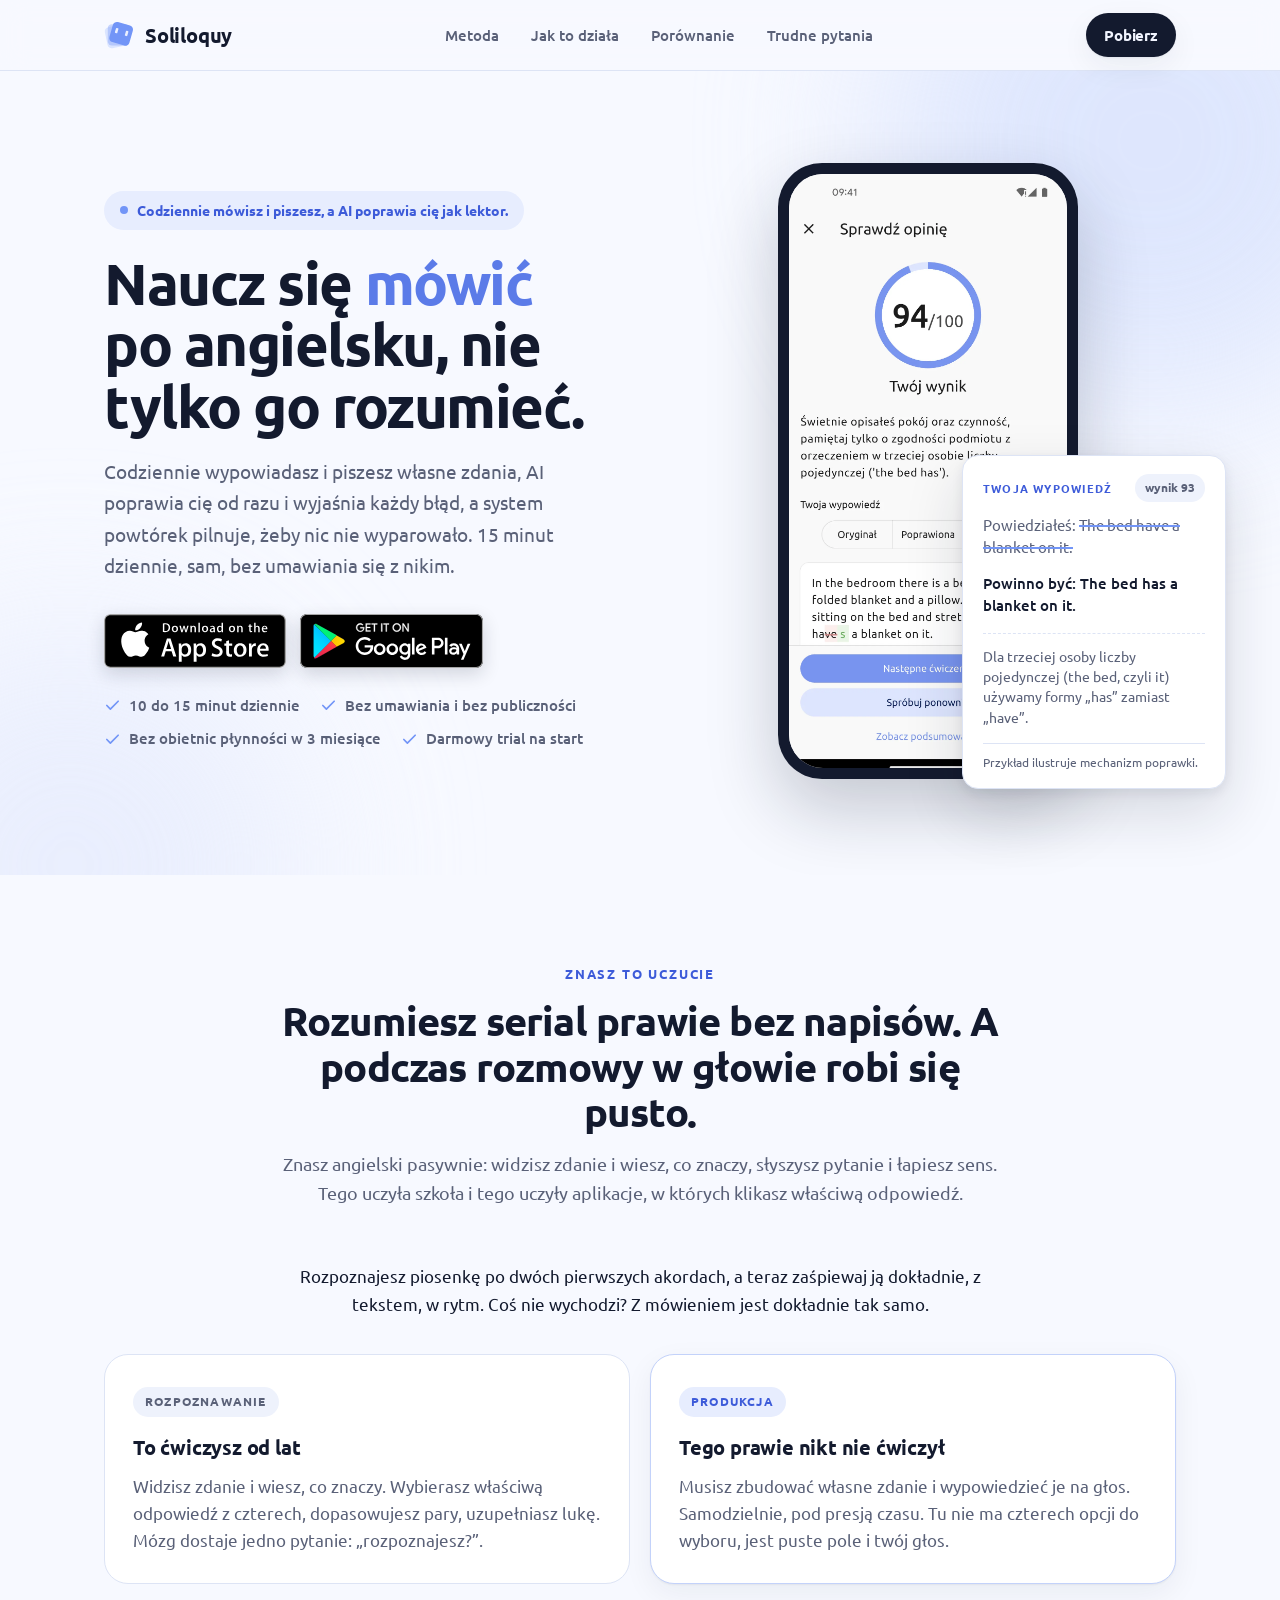
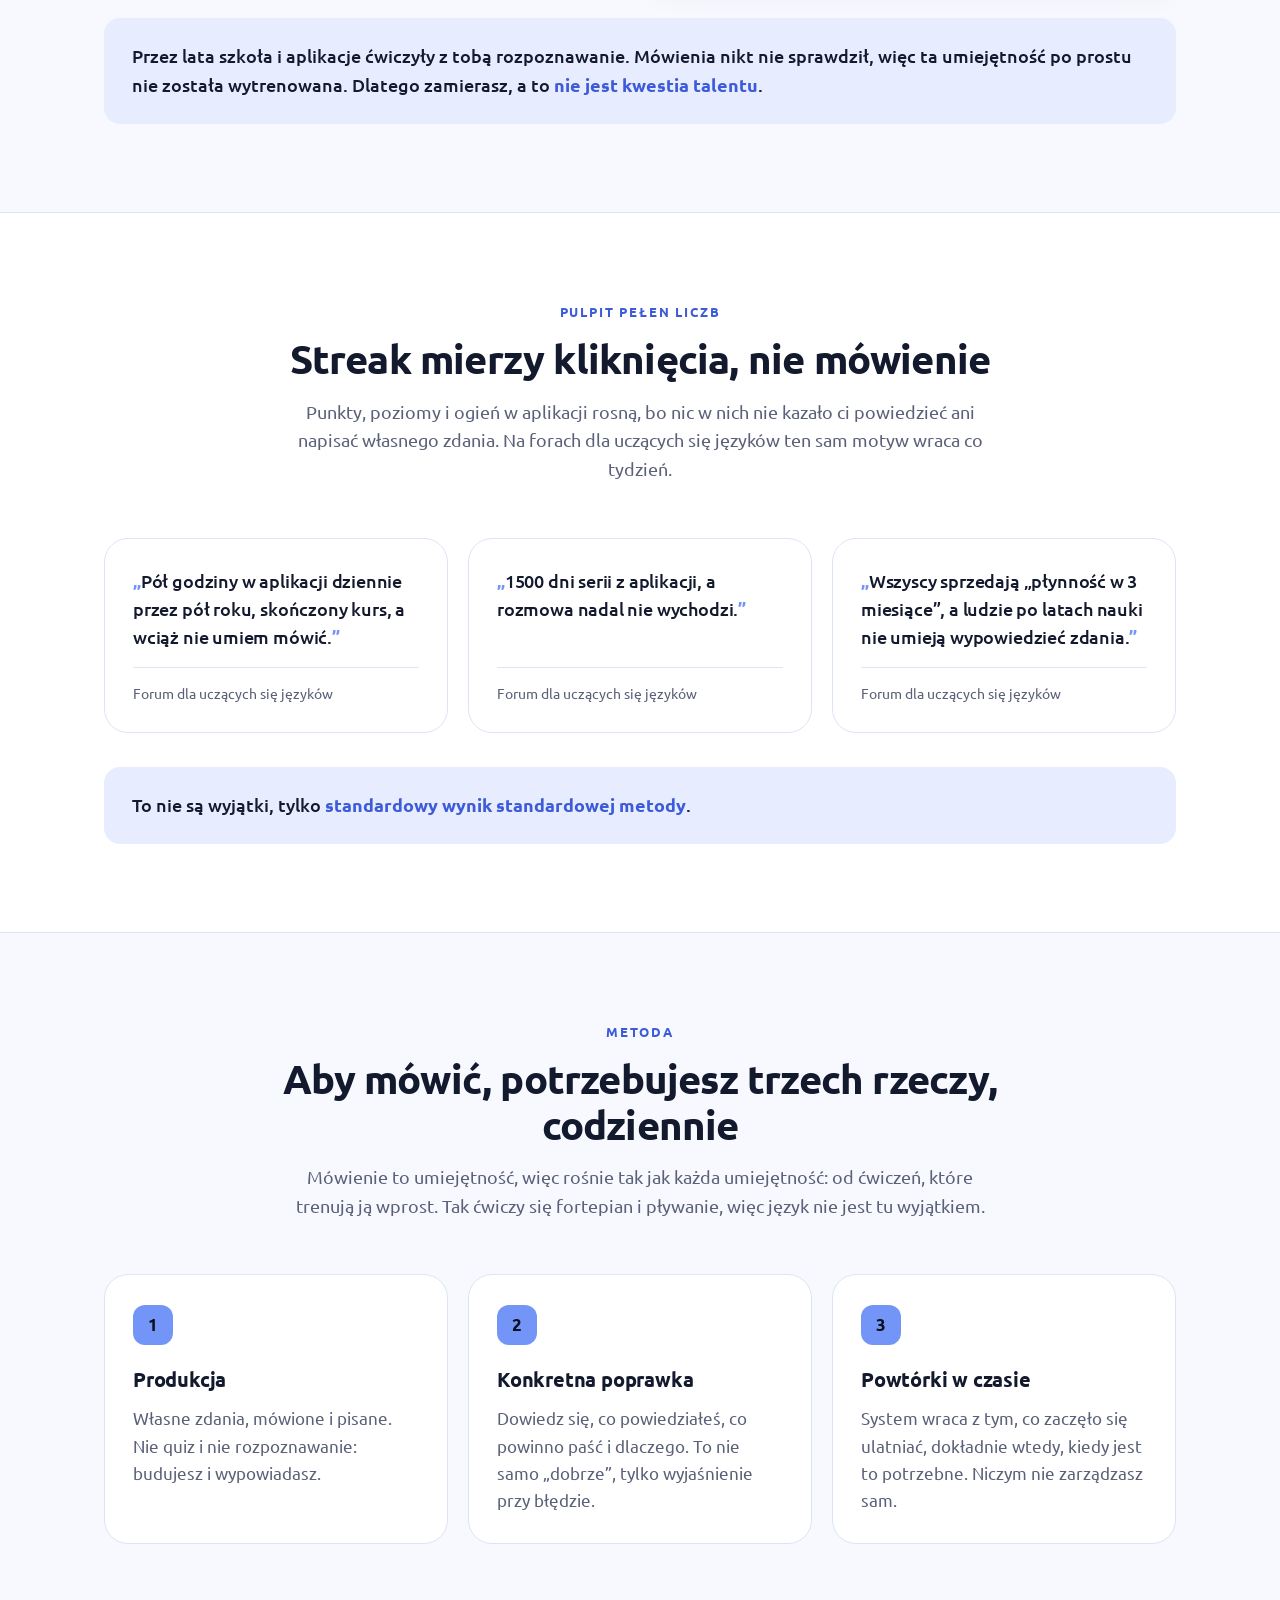
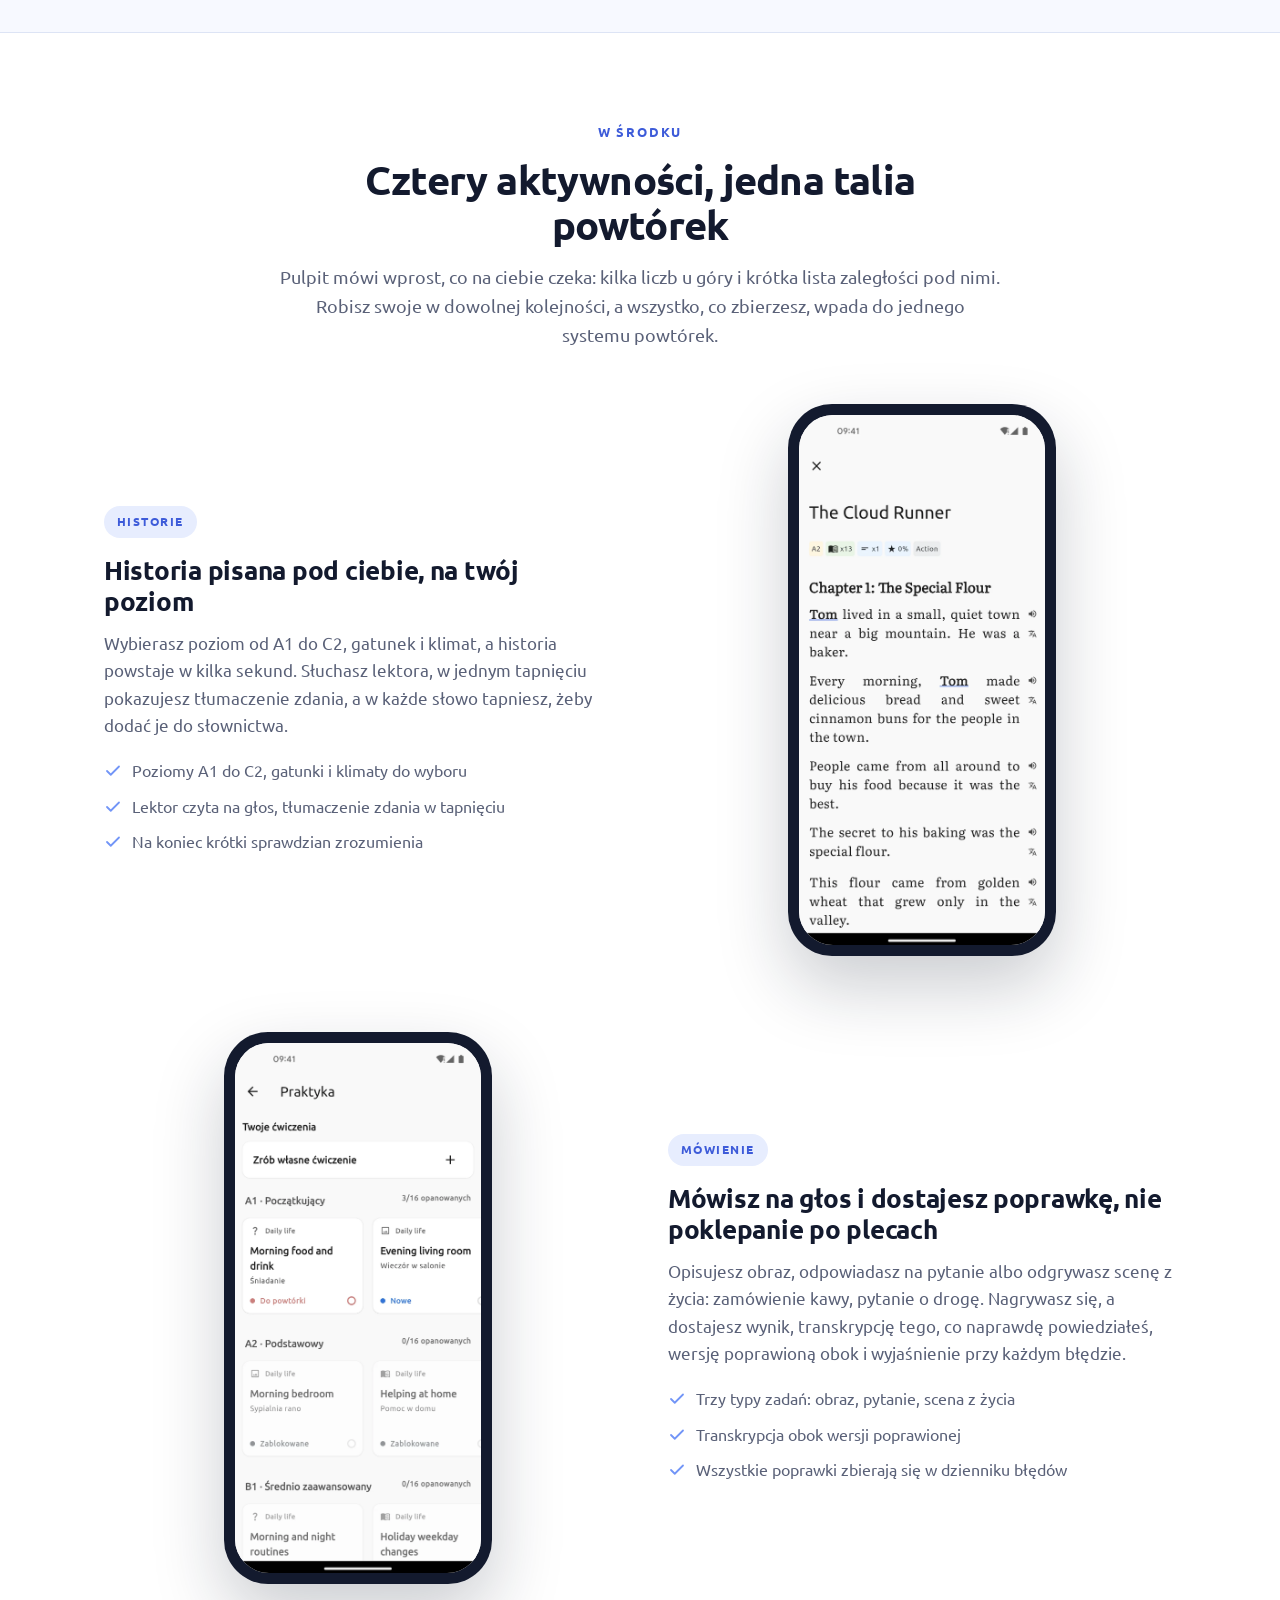
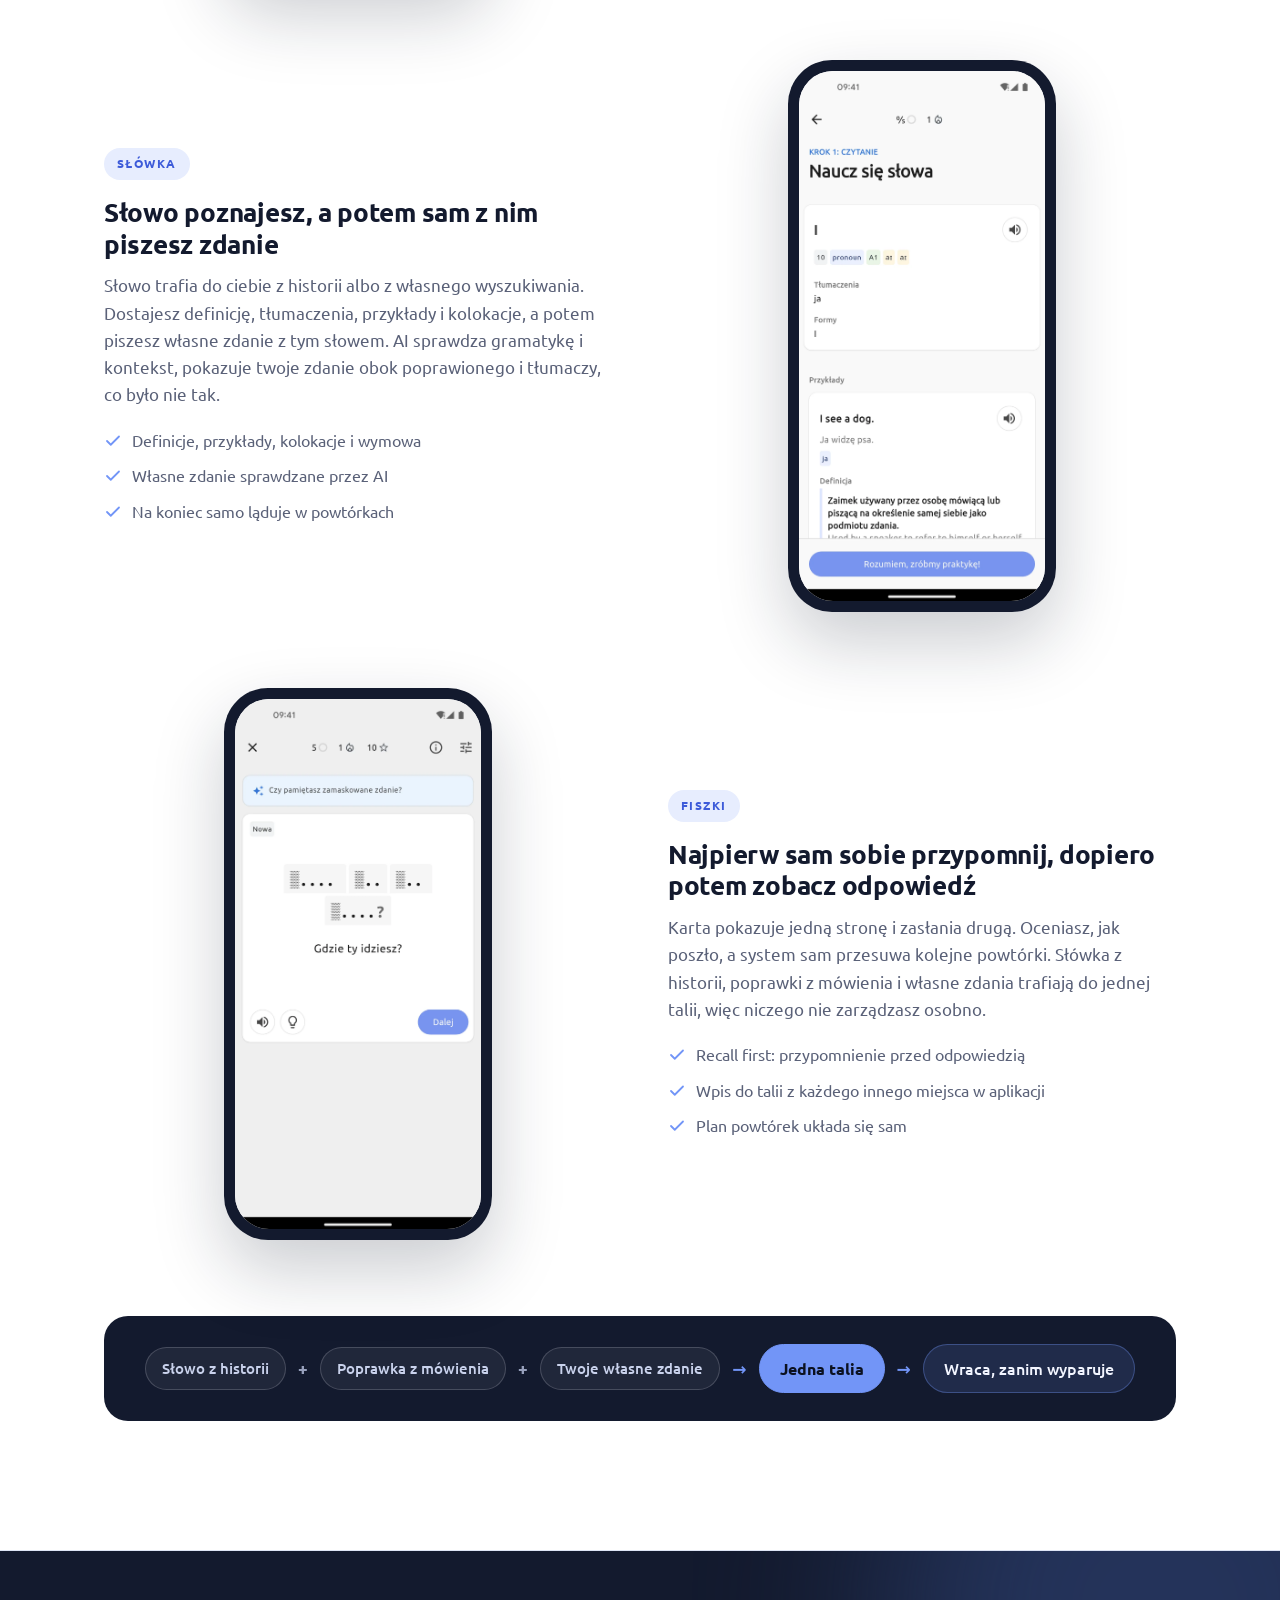
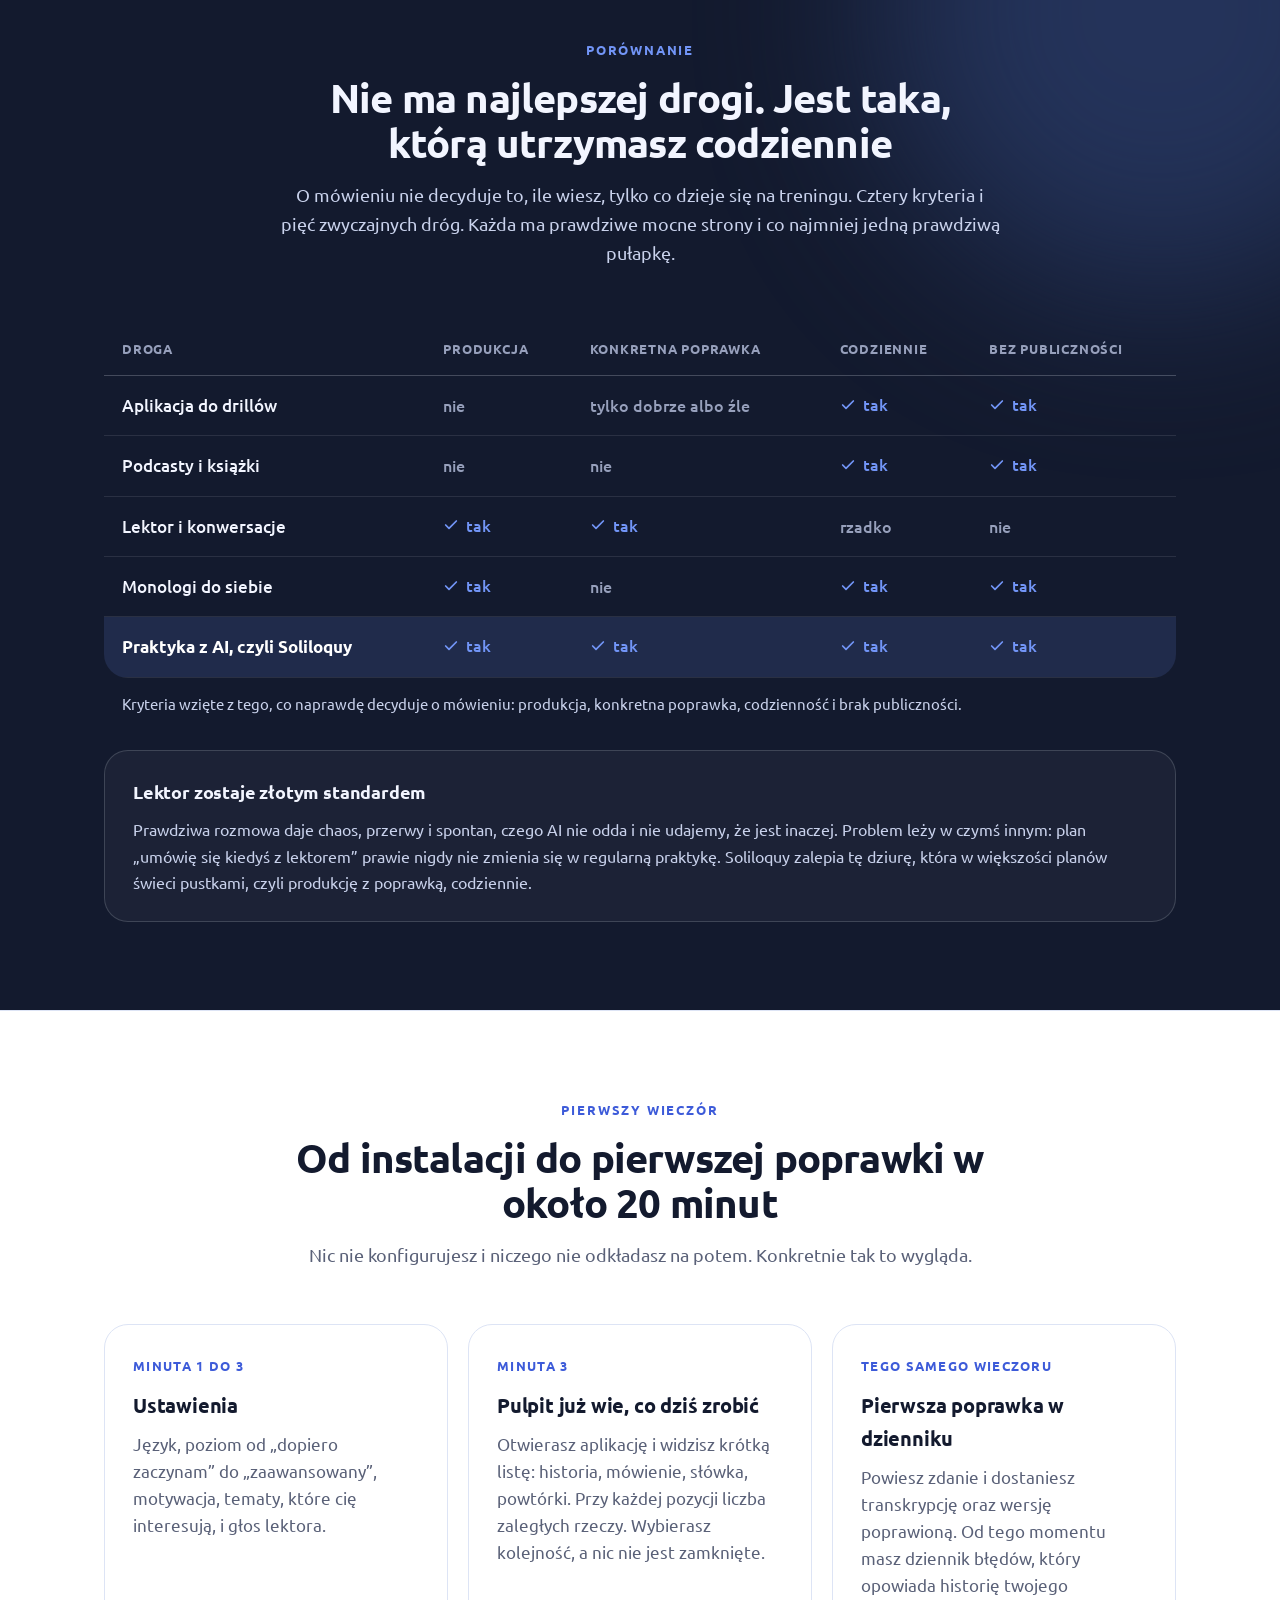
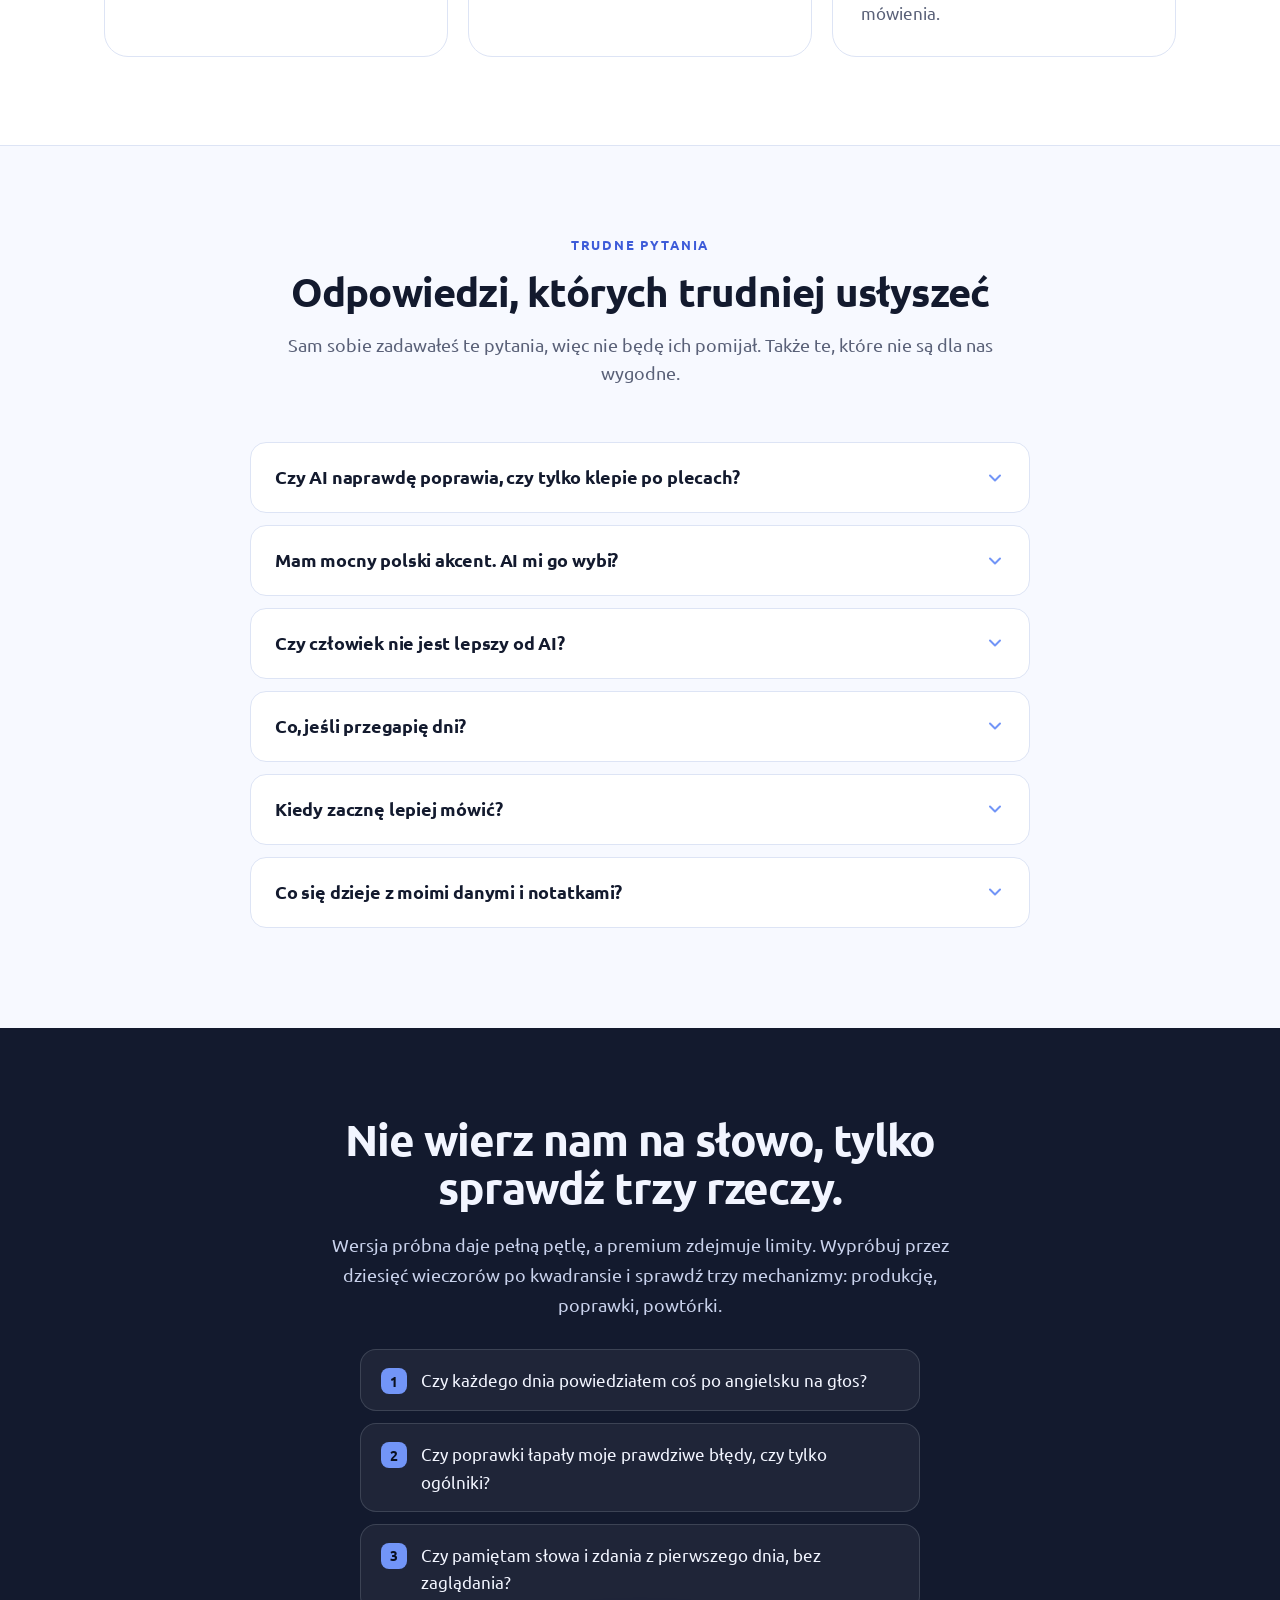
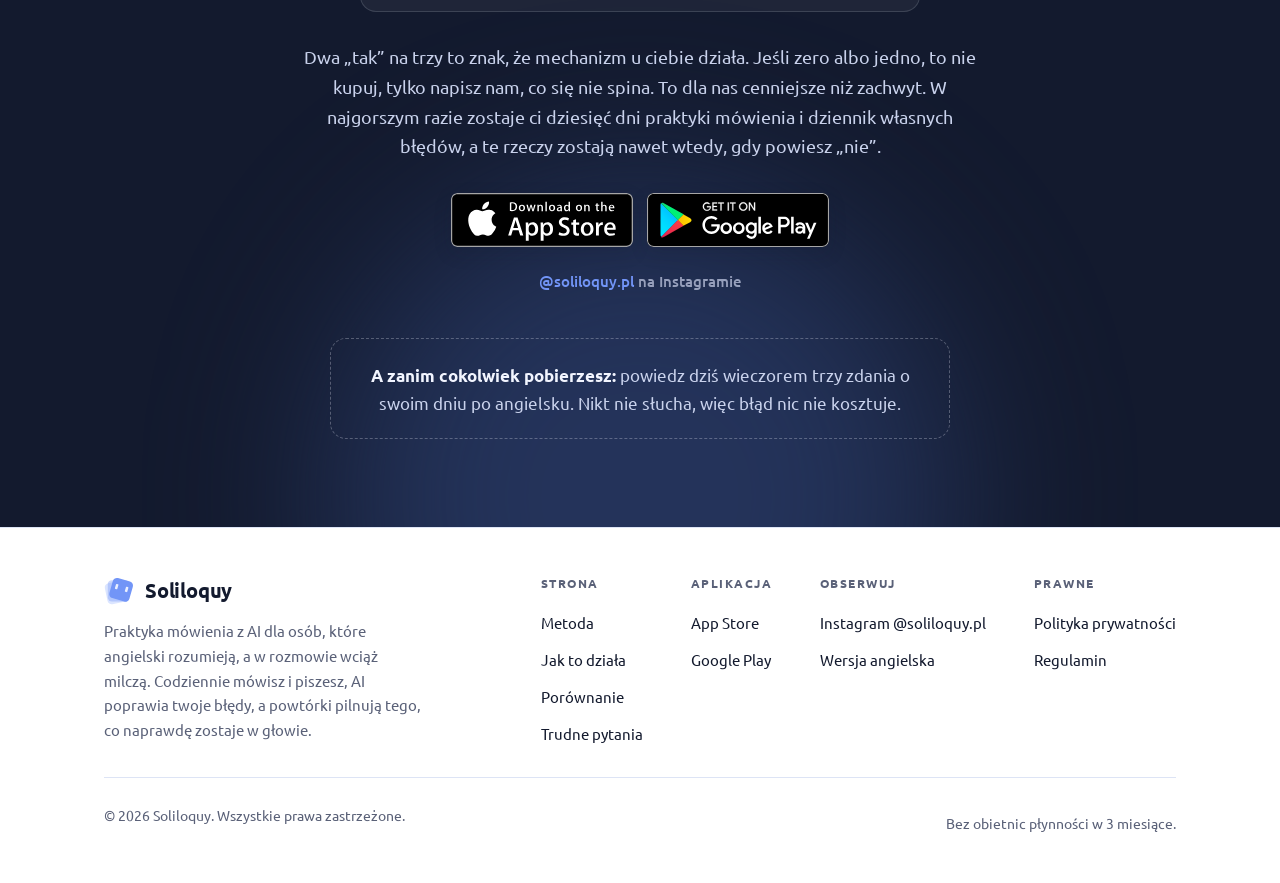
==== commit 2415bb94: "Drop the Instagram handle from the top bar" ====
--- a/index.html
+++ b/index.html
@@ -61,7 +61,6 @@
       <a href="#faq">Trudne pytania</a>
       </div>
     <div class="nav-cta">
-      <a class="nav-handle" href="https://www.instagram.com/soliloquy.pl/" rel="noopener">@soliloquy.pl</a>
       <a class="btn btn-primary btn-sm" href="#download">Pobierz</a>
     </div>
   </div>
--- a/assets/styles.css
+++ b/assets/styles.css
@@ -90,8 +90,6 @@
 }
 .nav-links a:hover { color: var(--accent-ink); background: var(--accent-wash); }
 .nav-cta { display: flex; align-items: center; gap: 14px; }
-.nav-handle { font-size: 14px; font-weight: 500; color: var(--muted-ink); }
-.nav-handle:hover { color: var(--accent-ink); }
 
 /* ---------------- Buttons ---------------- */
 
@@ -607,7 +605,6 @@
   .nav-inner { padding-top: 6px; padding-bottom: 6px; }
   .nav-cta .btn-sm { padding: 6px 14px; font-size: 14.5px; }
   .nav-links a { padding: 8px 12px; font-size: 14.5px; }
-  .nav-handle { display: none; }
   /* the swipe strip reaches to the screen edge, so its negative margin has to
      track the wrap padding, which drops from 24px to 18px right here */
   .nav-links { margin: 0 -18px; padding: 0 18px 2px; }
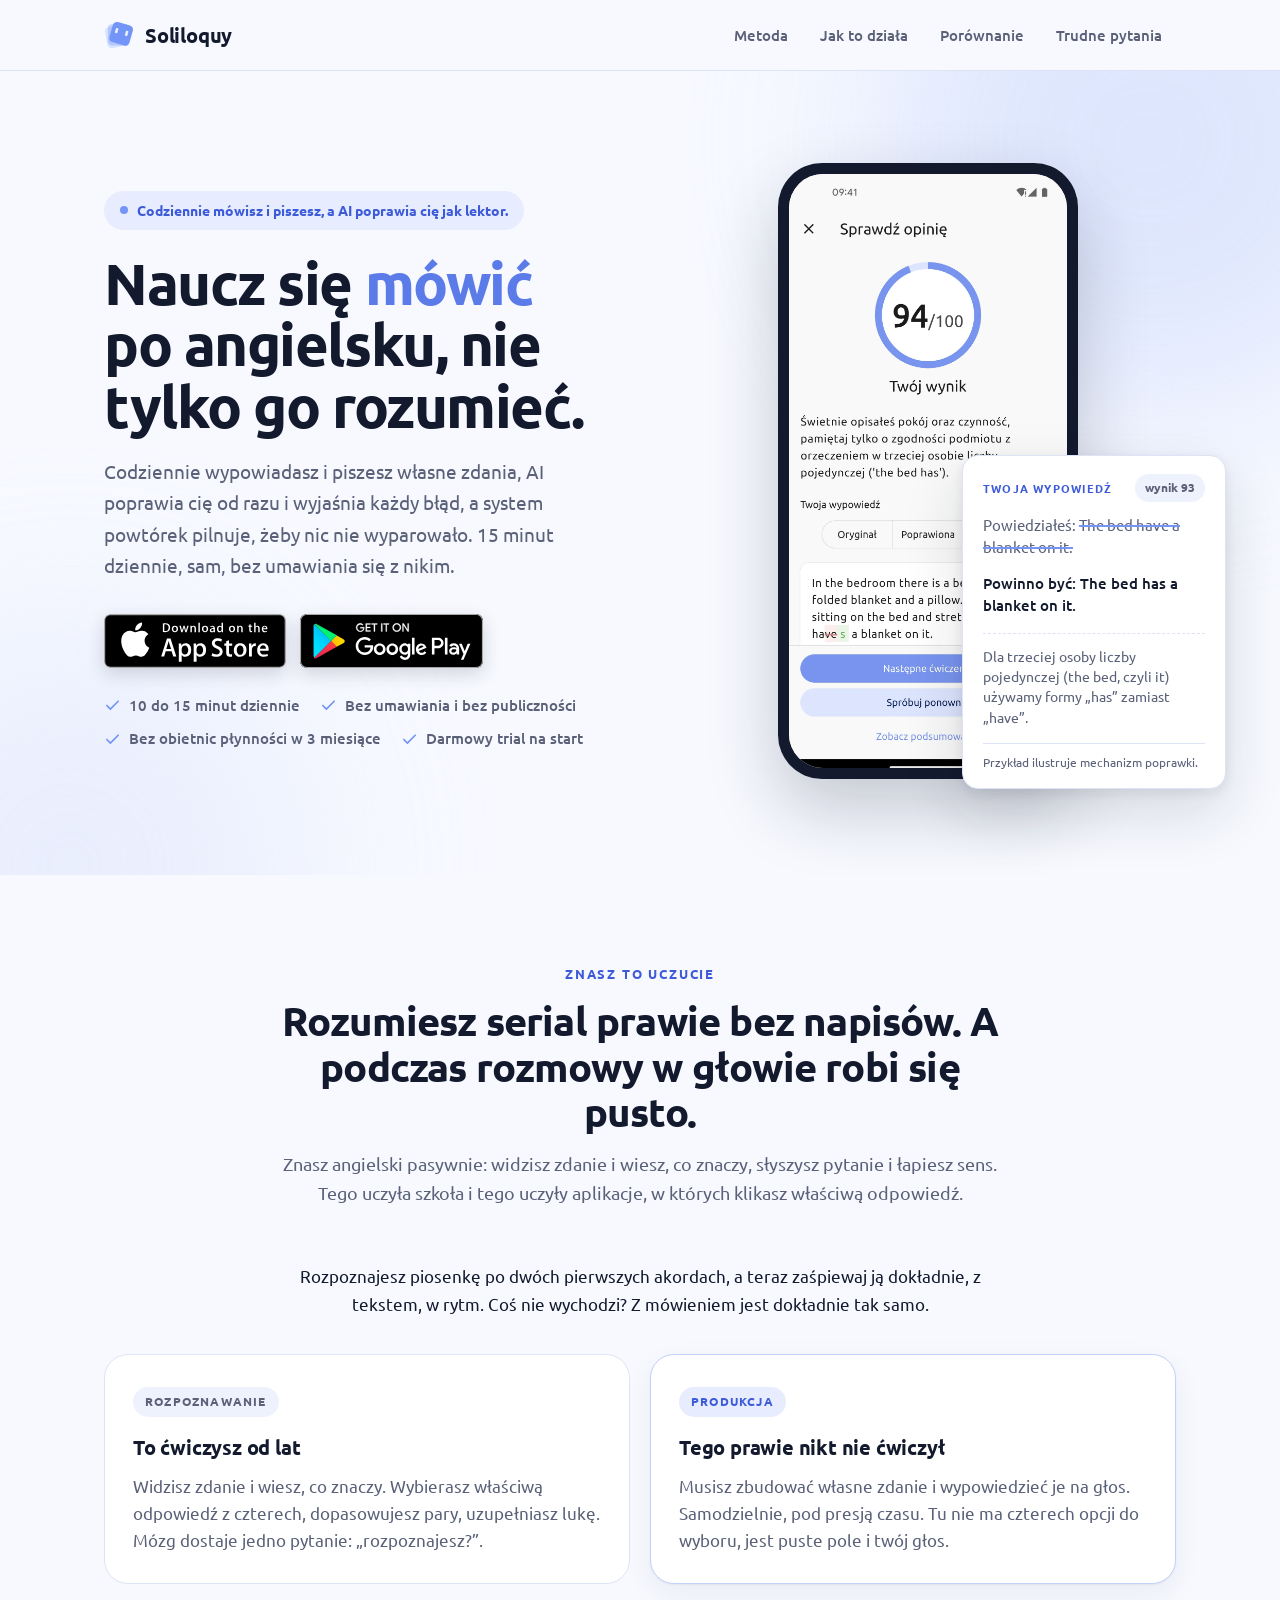
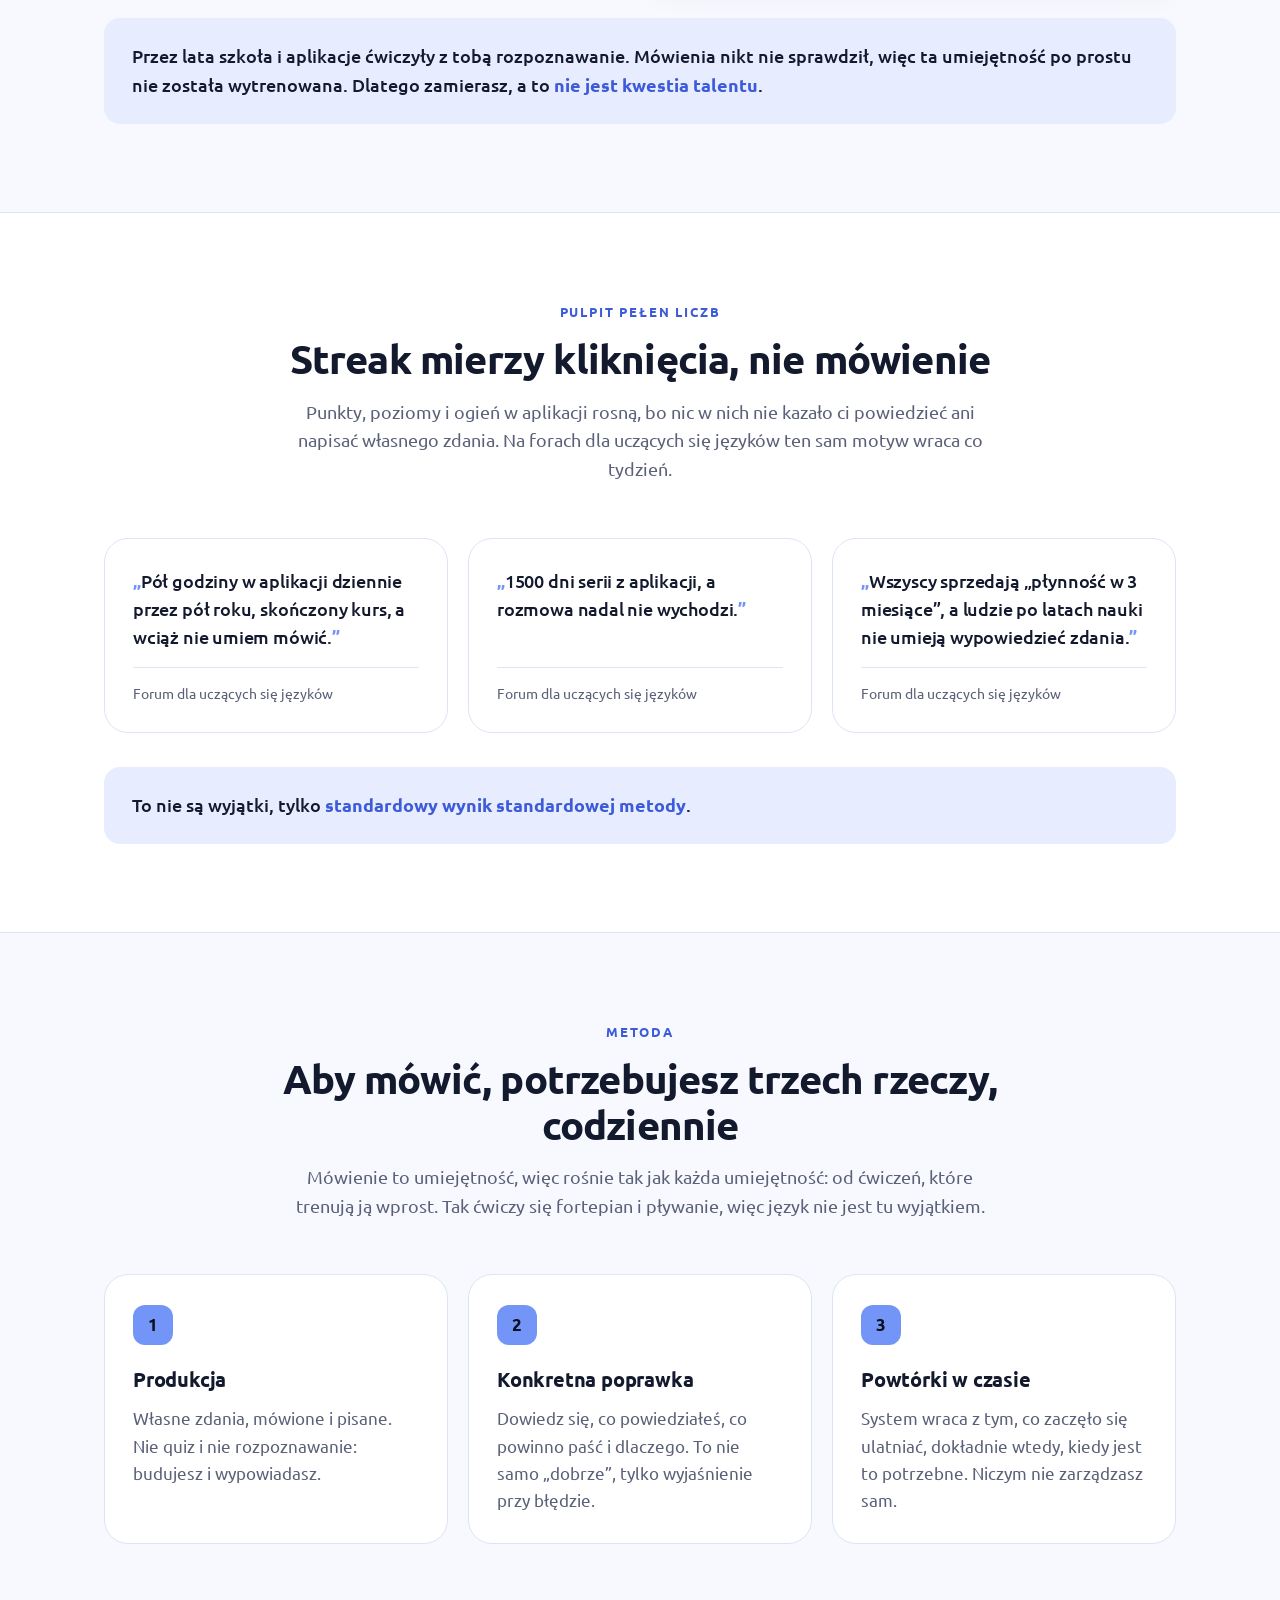
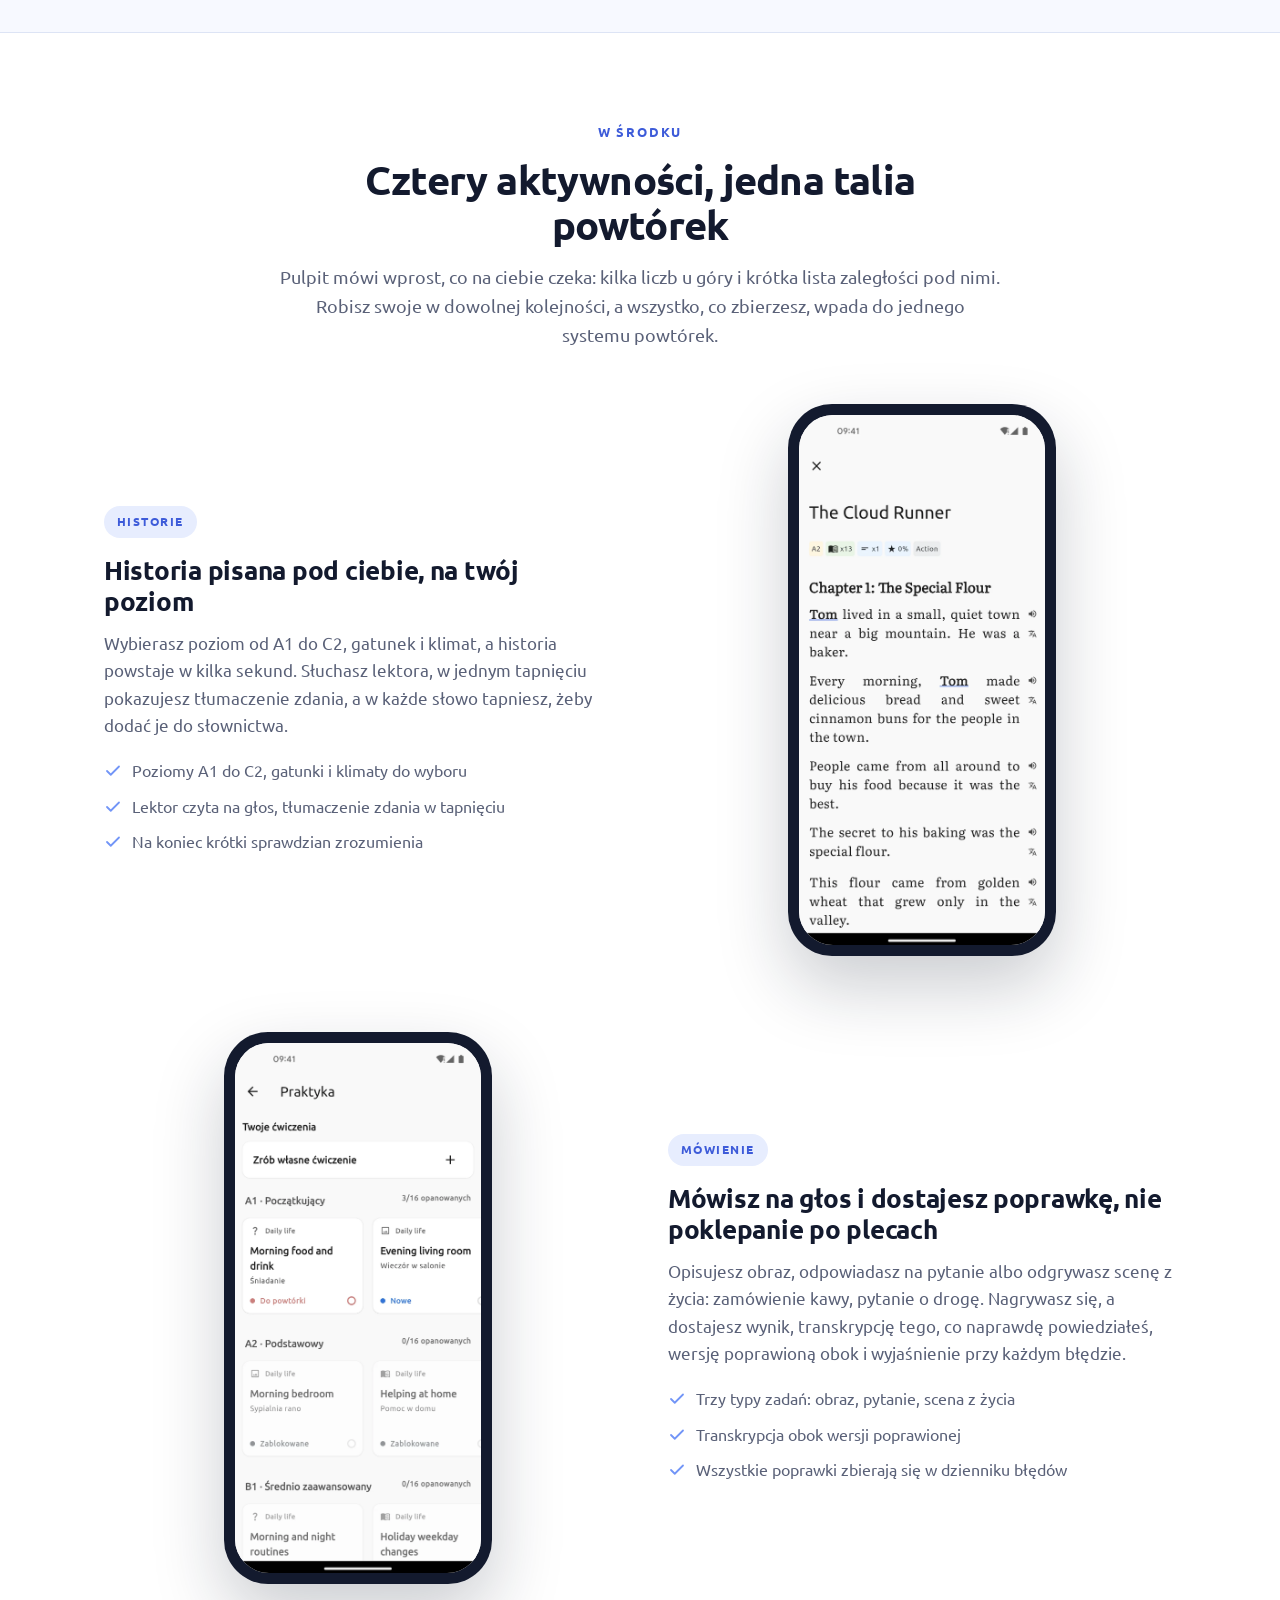
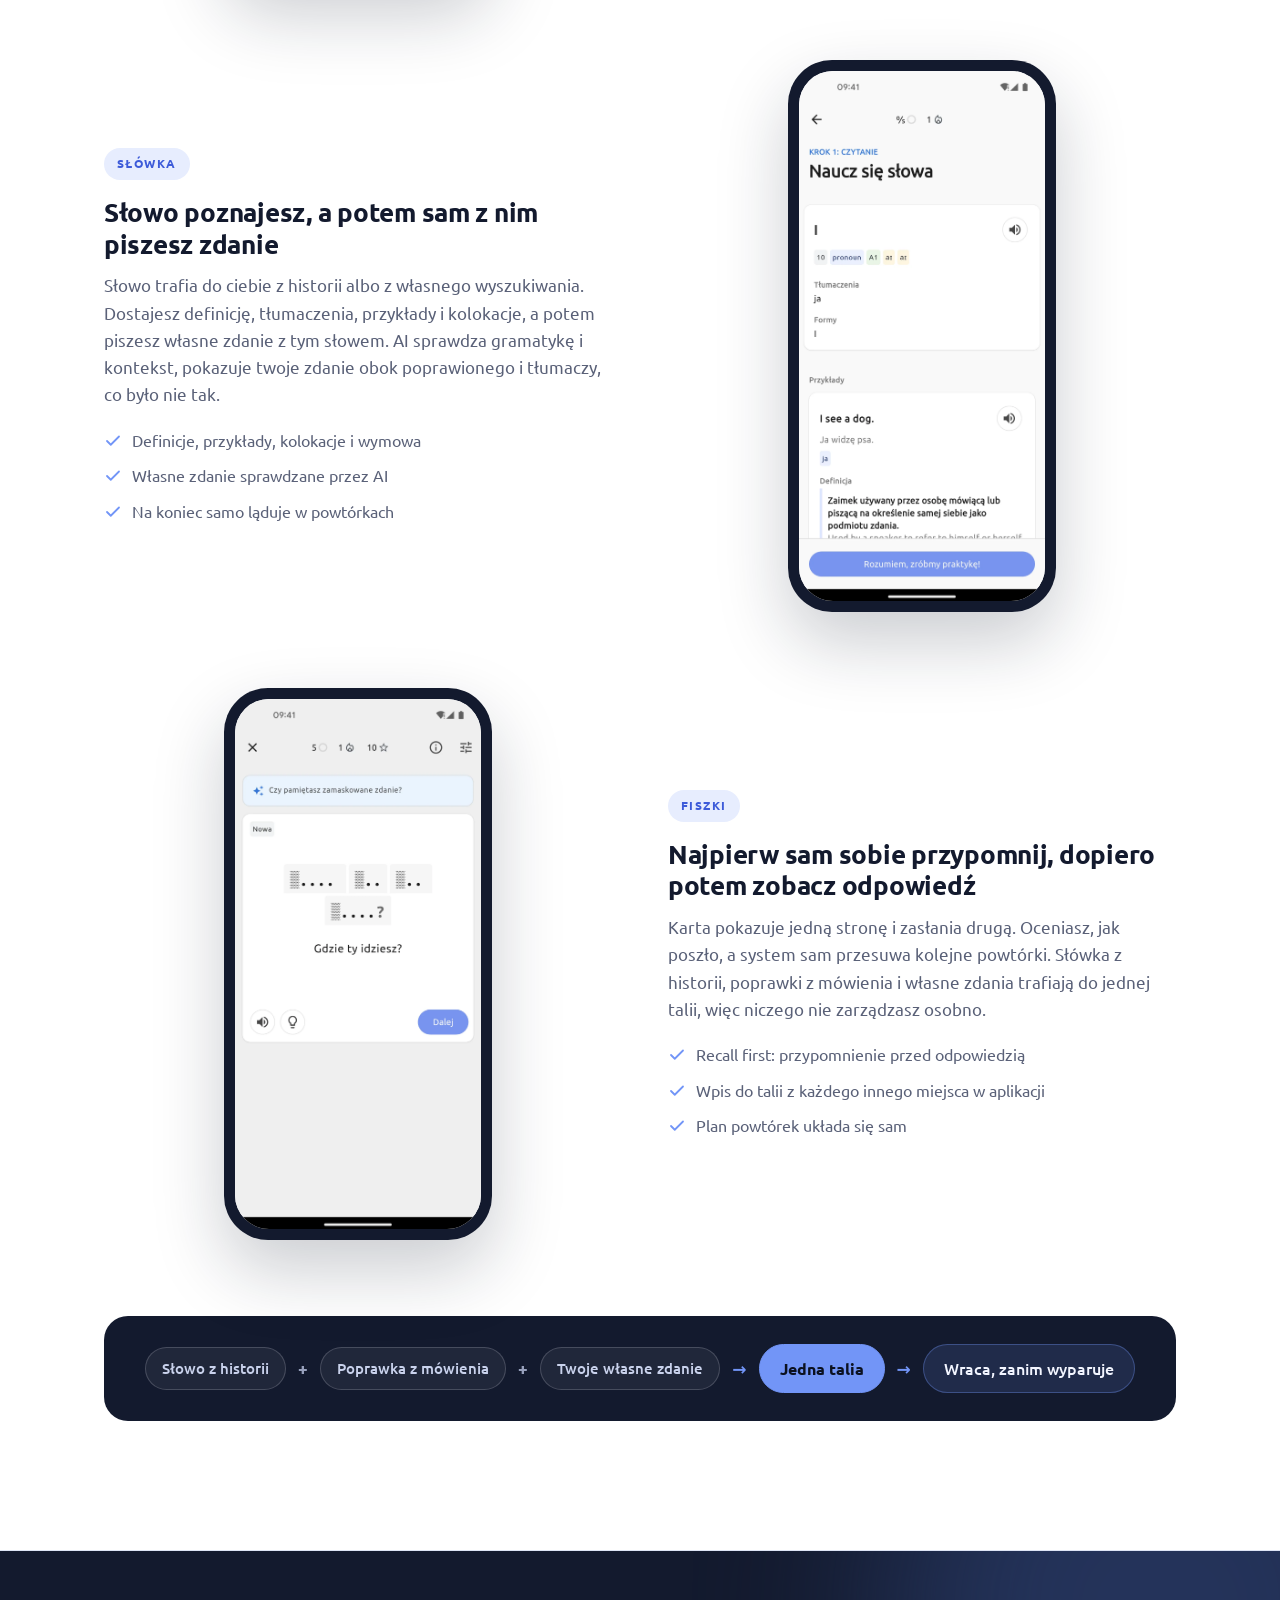
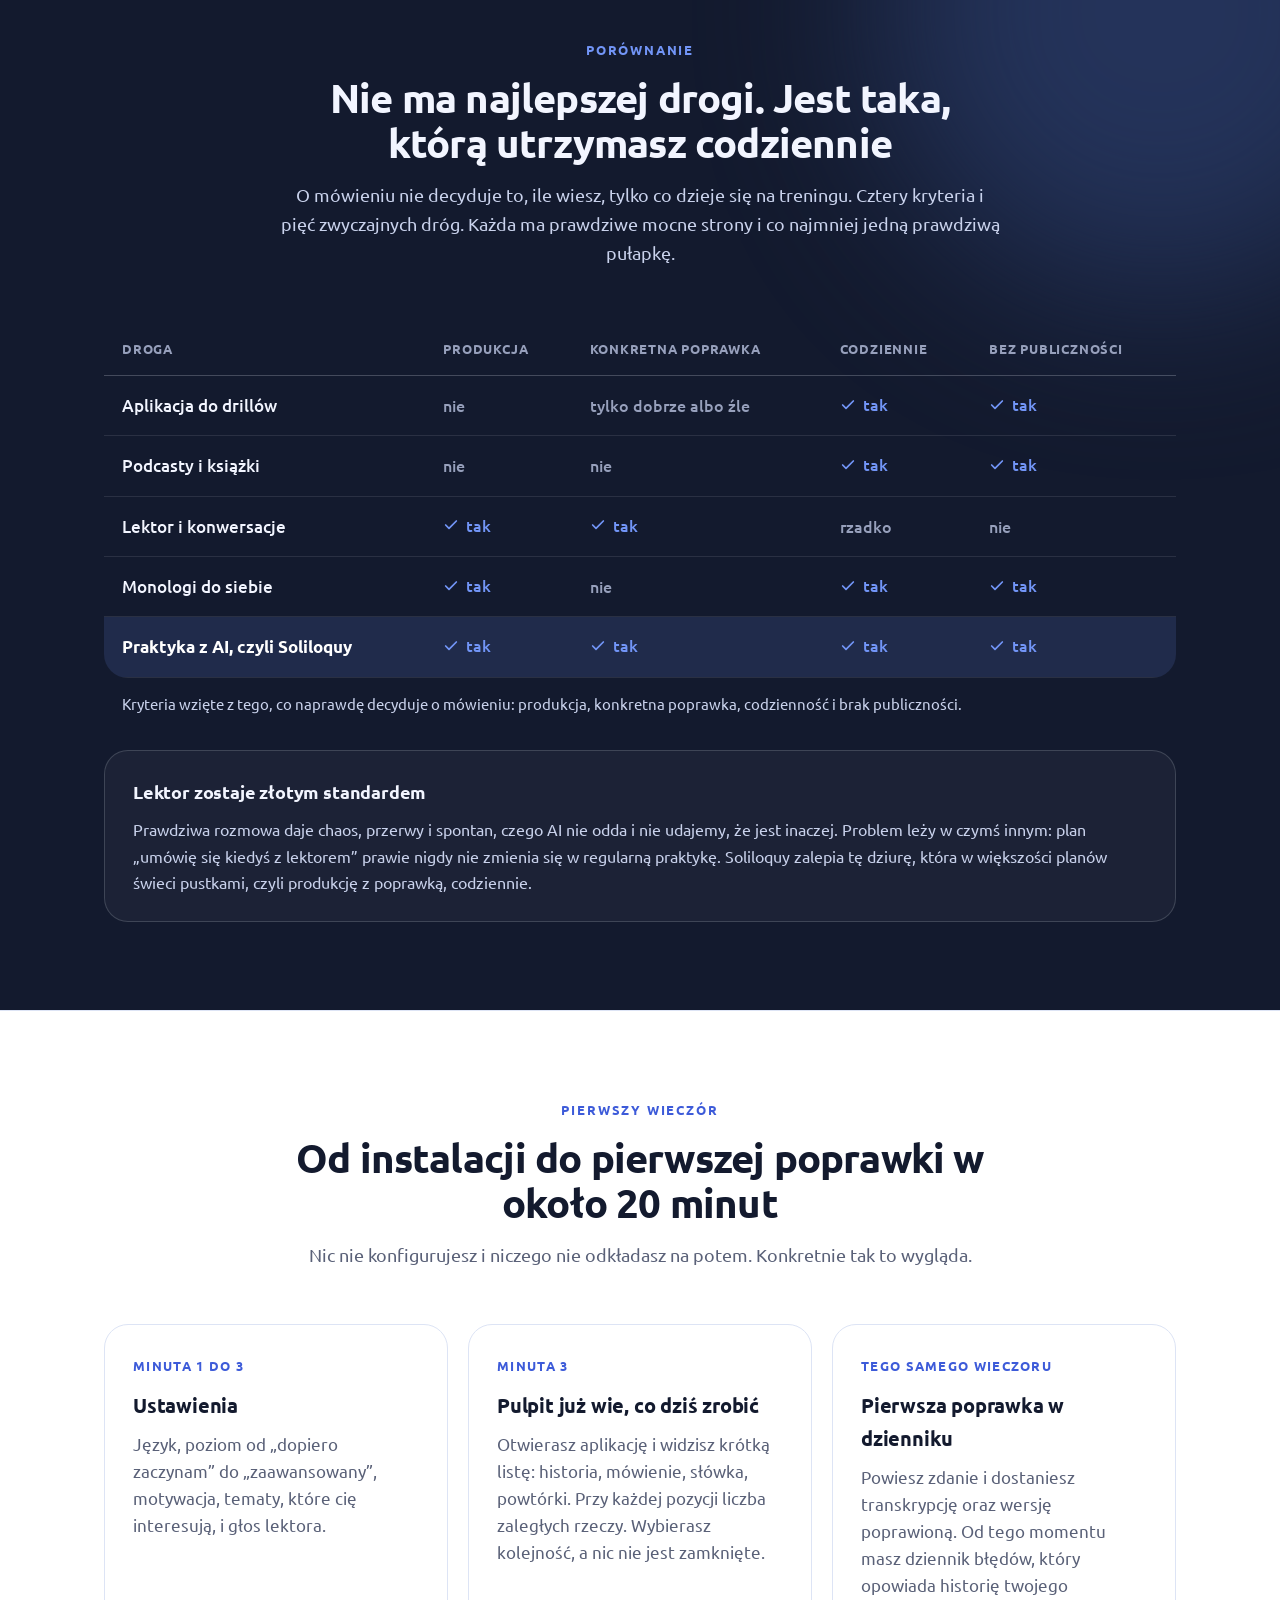
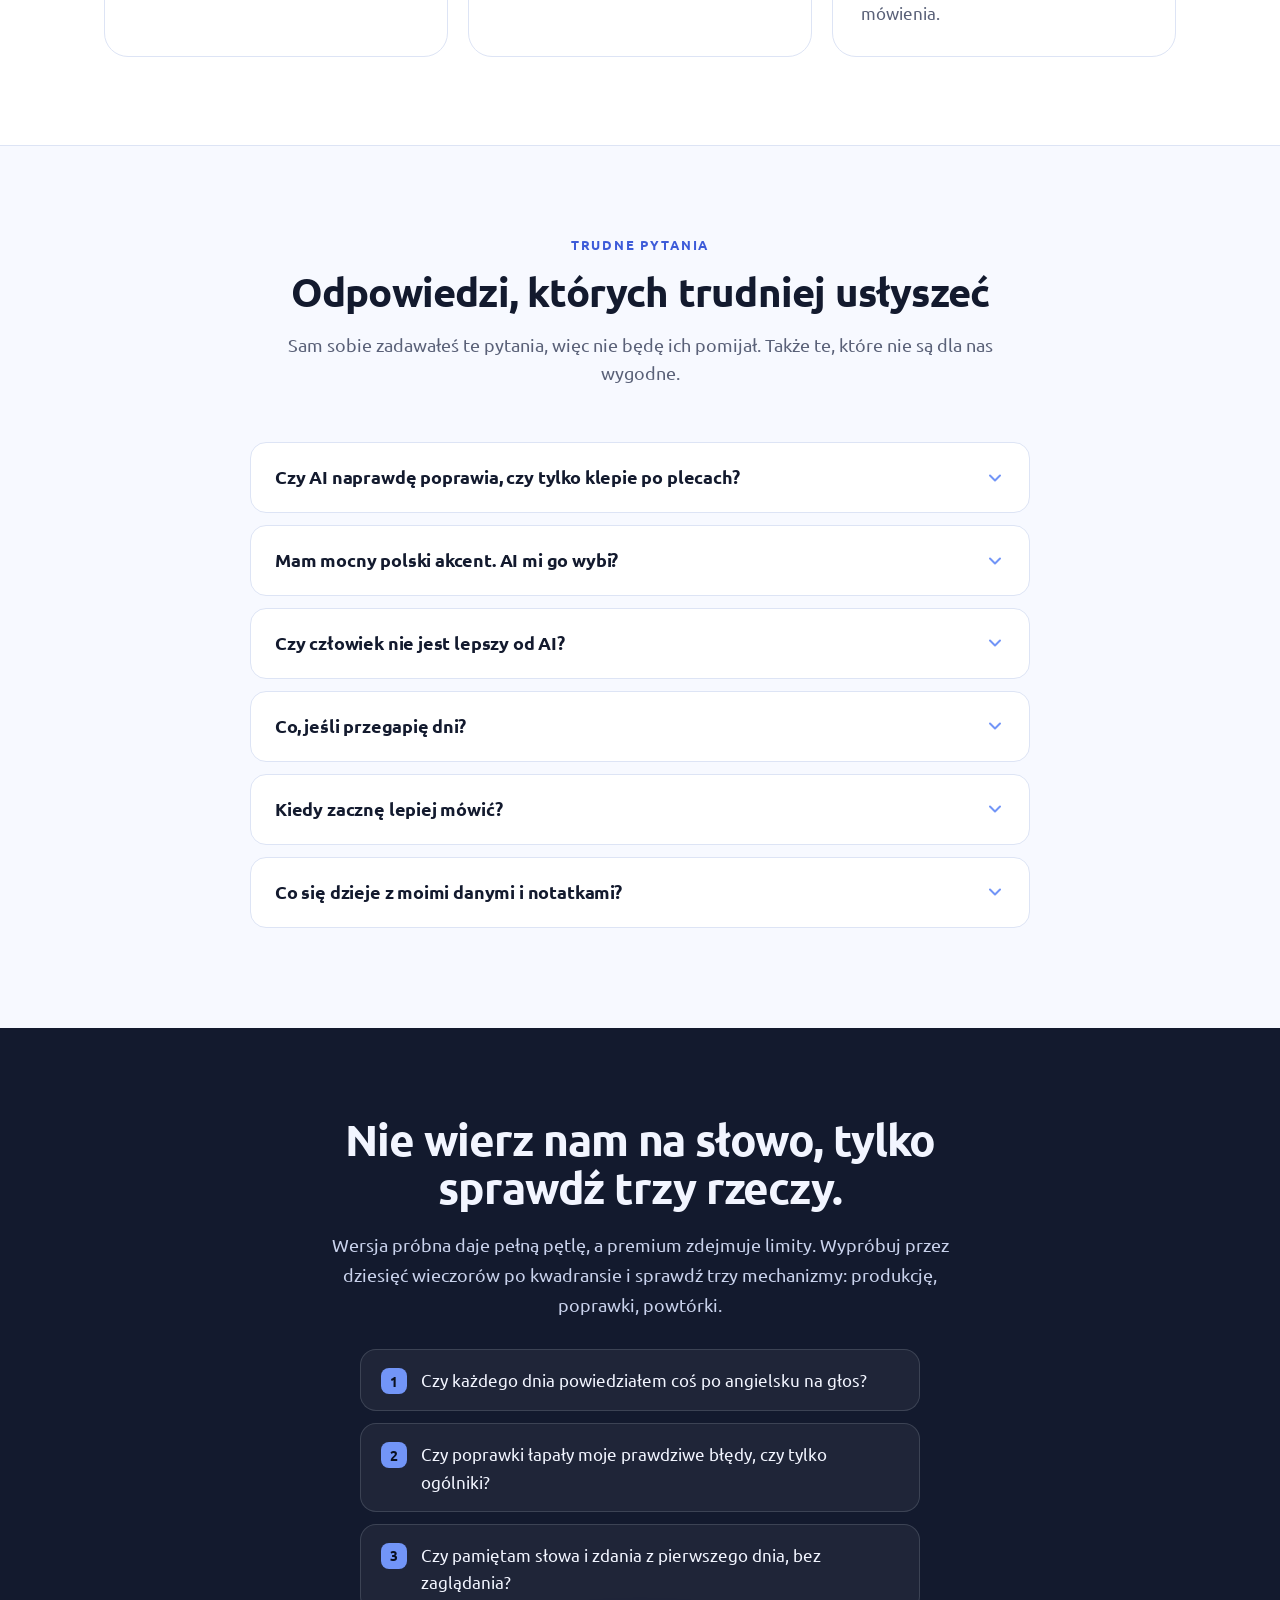
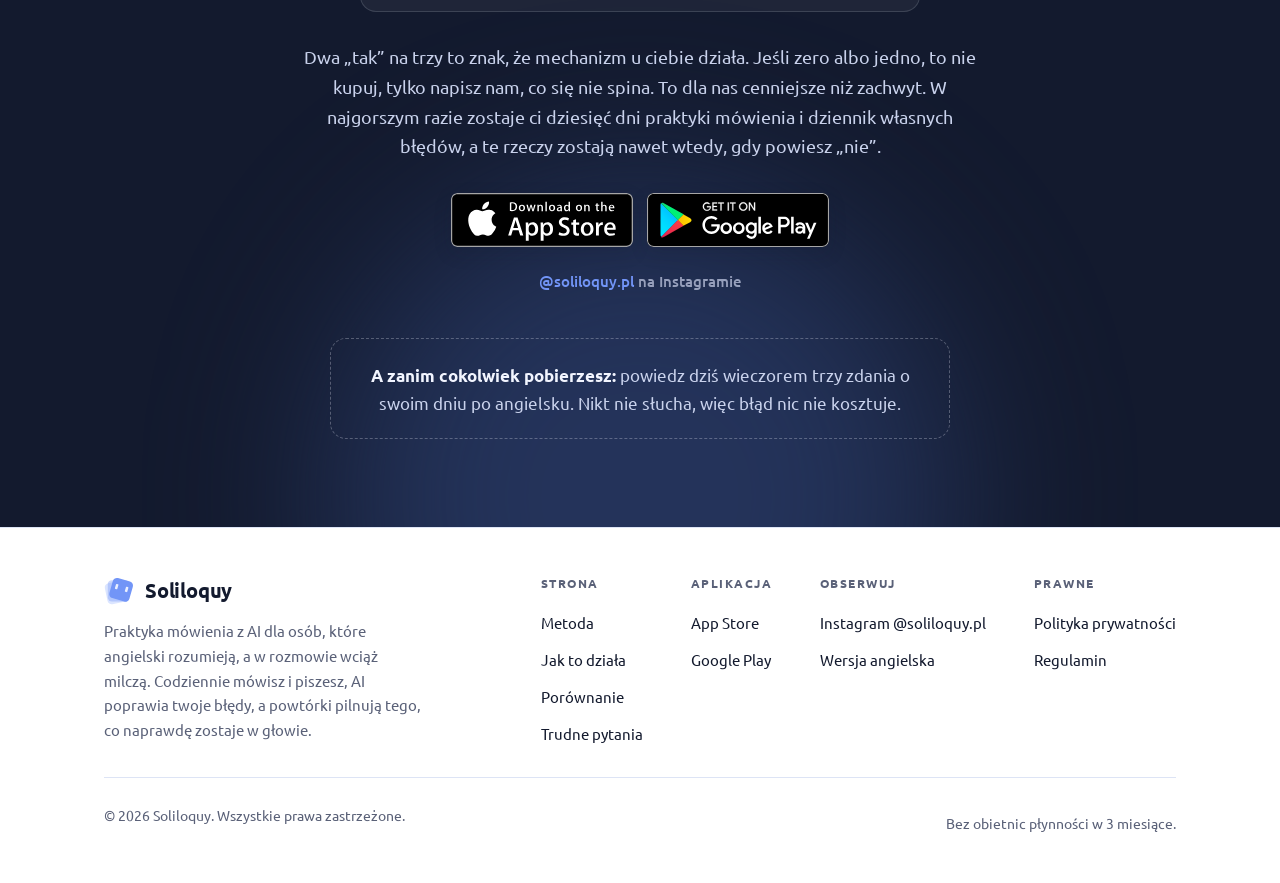
==== commit 7095b0ab: "Drop the download button from the top bar" ====
--- a/index.html
+++ b/index.html
@@ -60,9 +60,6 @@
       <a href="#compare">Porównanie</a>
       <a href="#faq">Trudne pytania</a>
       </div>
-    <div class="nav-cta">
-      <a class="btn btn-primary btn-sm" href="#download">Pobierz</a>
-    </div>
   </div>
 </nav>
 
--- a/assets/styles.css
+++ b/assets/styles.css
@@ -89,7 +89,6 @@
   transition: background-color .15s, color .15s;
 }
 .nav-links a:hover { color: var(--accent-ink); background: var(--accent-wash); }
-.nav-cta { display: flex; align-items: center; gap: 14px; }
 
 /* ---------------- Buttons ---------------- */
 
@@ -105,7 +104,6 @@
 .btn-ghost:hover { border-color: var(--accent); color: var(--accent-ink); transform: translateY(-2px); }
 .btn-on-dark { background: var(--accent); color: #0B1120; }
 .btn-on-dark:hover { background: #8AA8FA; transform: translateY(-2px); }
-.btn-sm { padding: 10px 18px; font-size: 15px; }
 
 .store-row { display: flex; flex-wrap: wrap; align-items: center; gap: 14px; }
 /* The badge art is a 135x40 SVG that already draws its own rounded corners
@@ -518,10 +516,10 @@
 }
 
 @media (max-width: 980px) {
-  /* the nav stands up into two rows here, so the anchor offset has to grow with it.
-     124 clears the tallest nav this layout produces (the download button plus the
-     swipe strip), so an anchor never lands under the bar. */
-  html { scroll-padding-top: 124px; }
+  /* the nav stands up into two rows here, brand on top and the swipe strip below,
+     so the anchor offset has to grow with it. 112 clears that nav, so an anchor
+     never lands under the bar. */
+  html { scroll-padding-top: 112px; }
   .hero-grid { grid-template-columns: 1fr; gap: 44px; }
   .hero { padding: 48px 0 64px; }
   .hero h1 { max-width: 20ch; line-height: 1.1; }
@@ -599,11 +597,9 @@
 @media (max-width: 520px) {
   body { font-size: 16.5px; }
   .wrap { padding: 0 18px; }
-  /* a two row nav is tall enough already, so the download button drops to the
-     height of the wordmark and both rows keep a small, even breath above and below */
-  html { scroll-padding-top: 104px; }
+  /* the nav is two rows, brand then swipe strip, so anchors need to clear both */
+  html { scroll-padding-top: 112px; }
   .nav-inner { padding-top: 6px; padding-bottom: 6px; }
-  .nav-cta .btn-sm { padding: 6px 14px; font-size: 14.5px; }
   .nav-links a { padding: 8px 12px; font-size: 14.5px; }
   /* the swipe strip reaches to the screen edge, so its negative margin has to
      track the wrap padding, which drops from 24px to 18px right here */
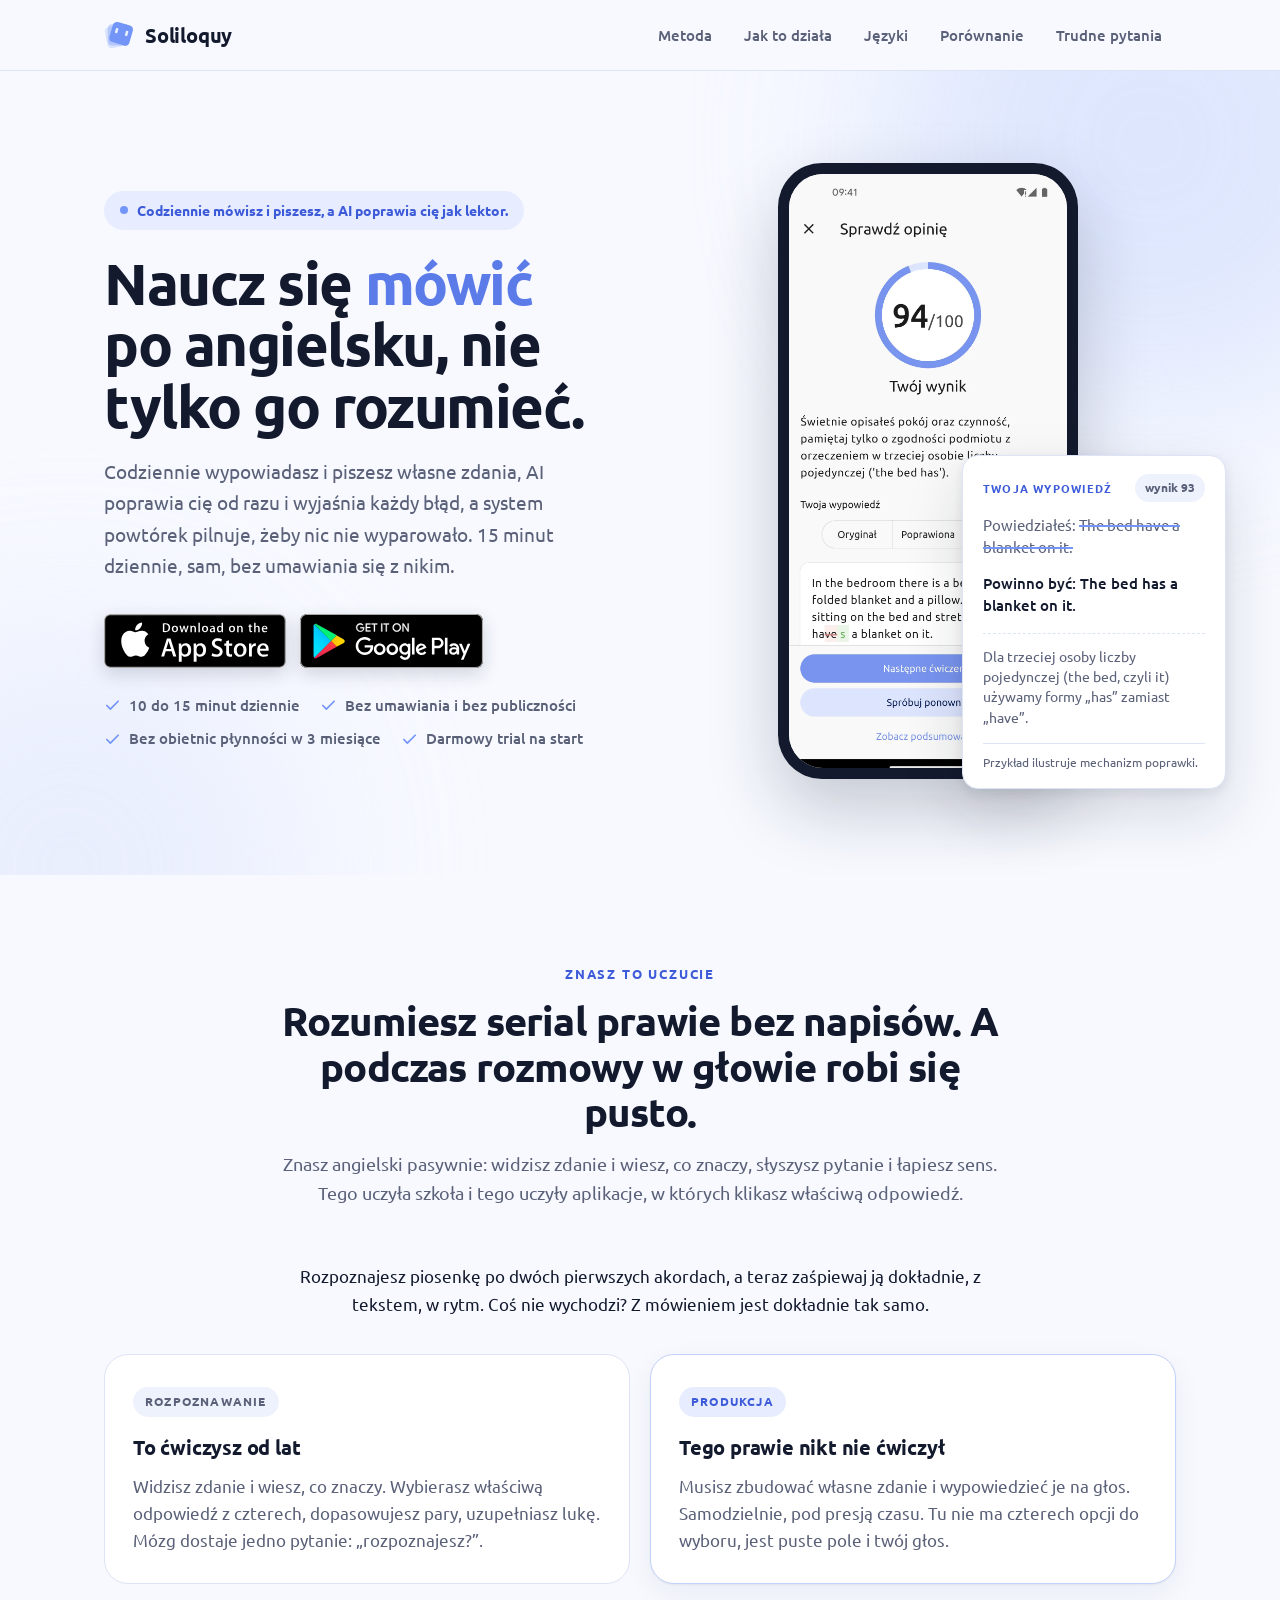
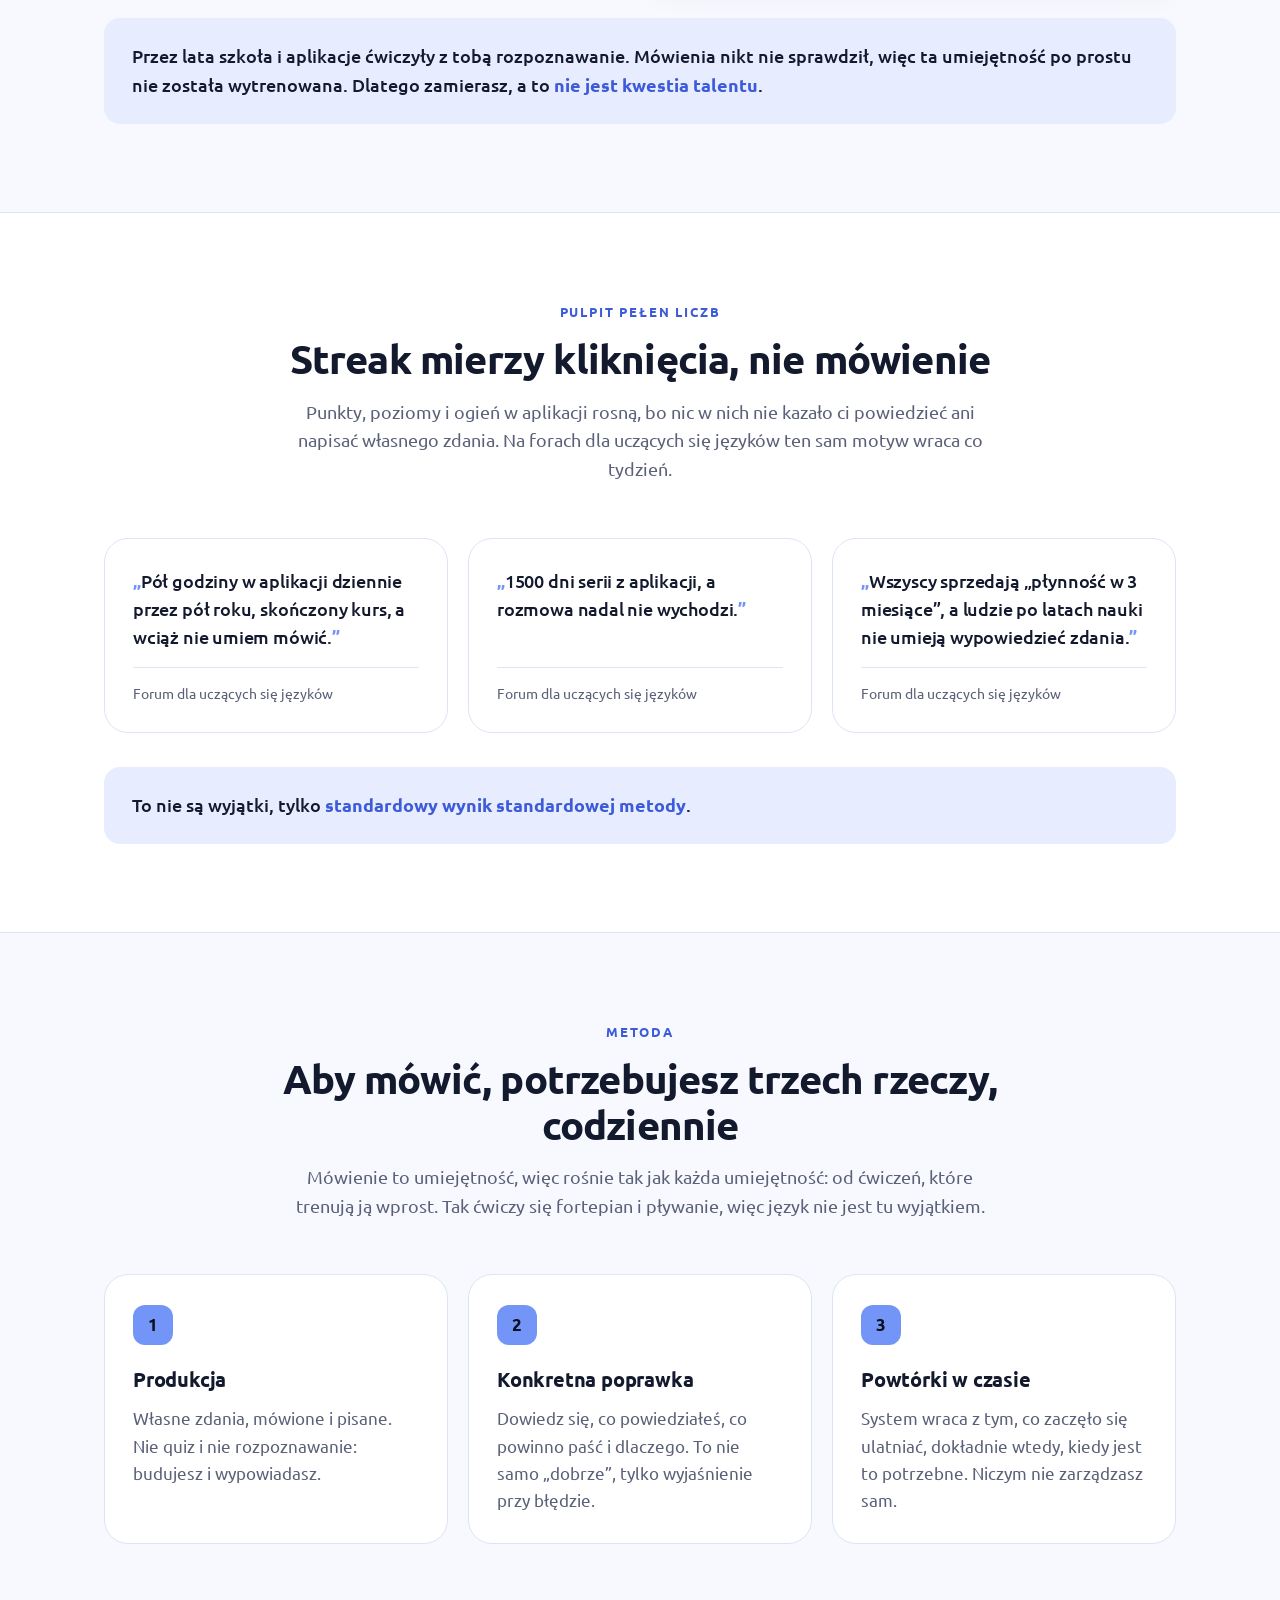
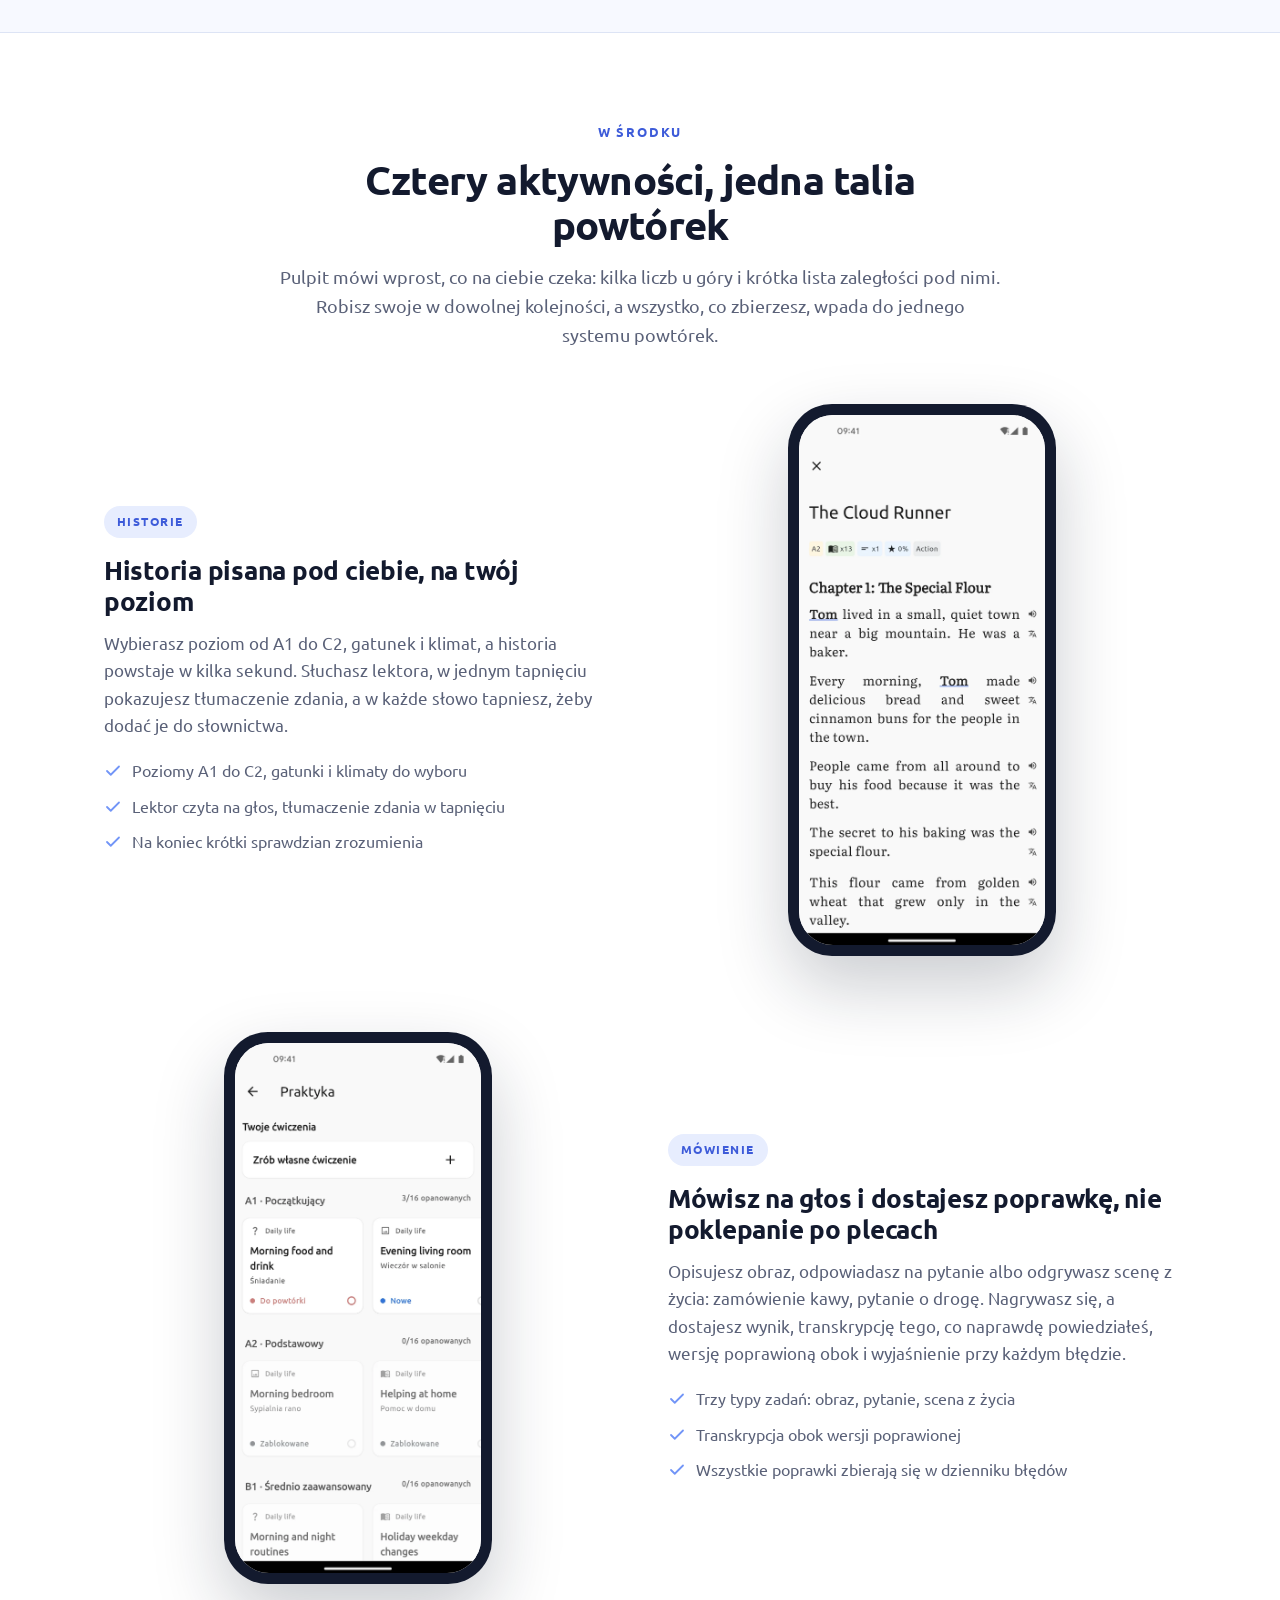
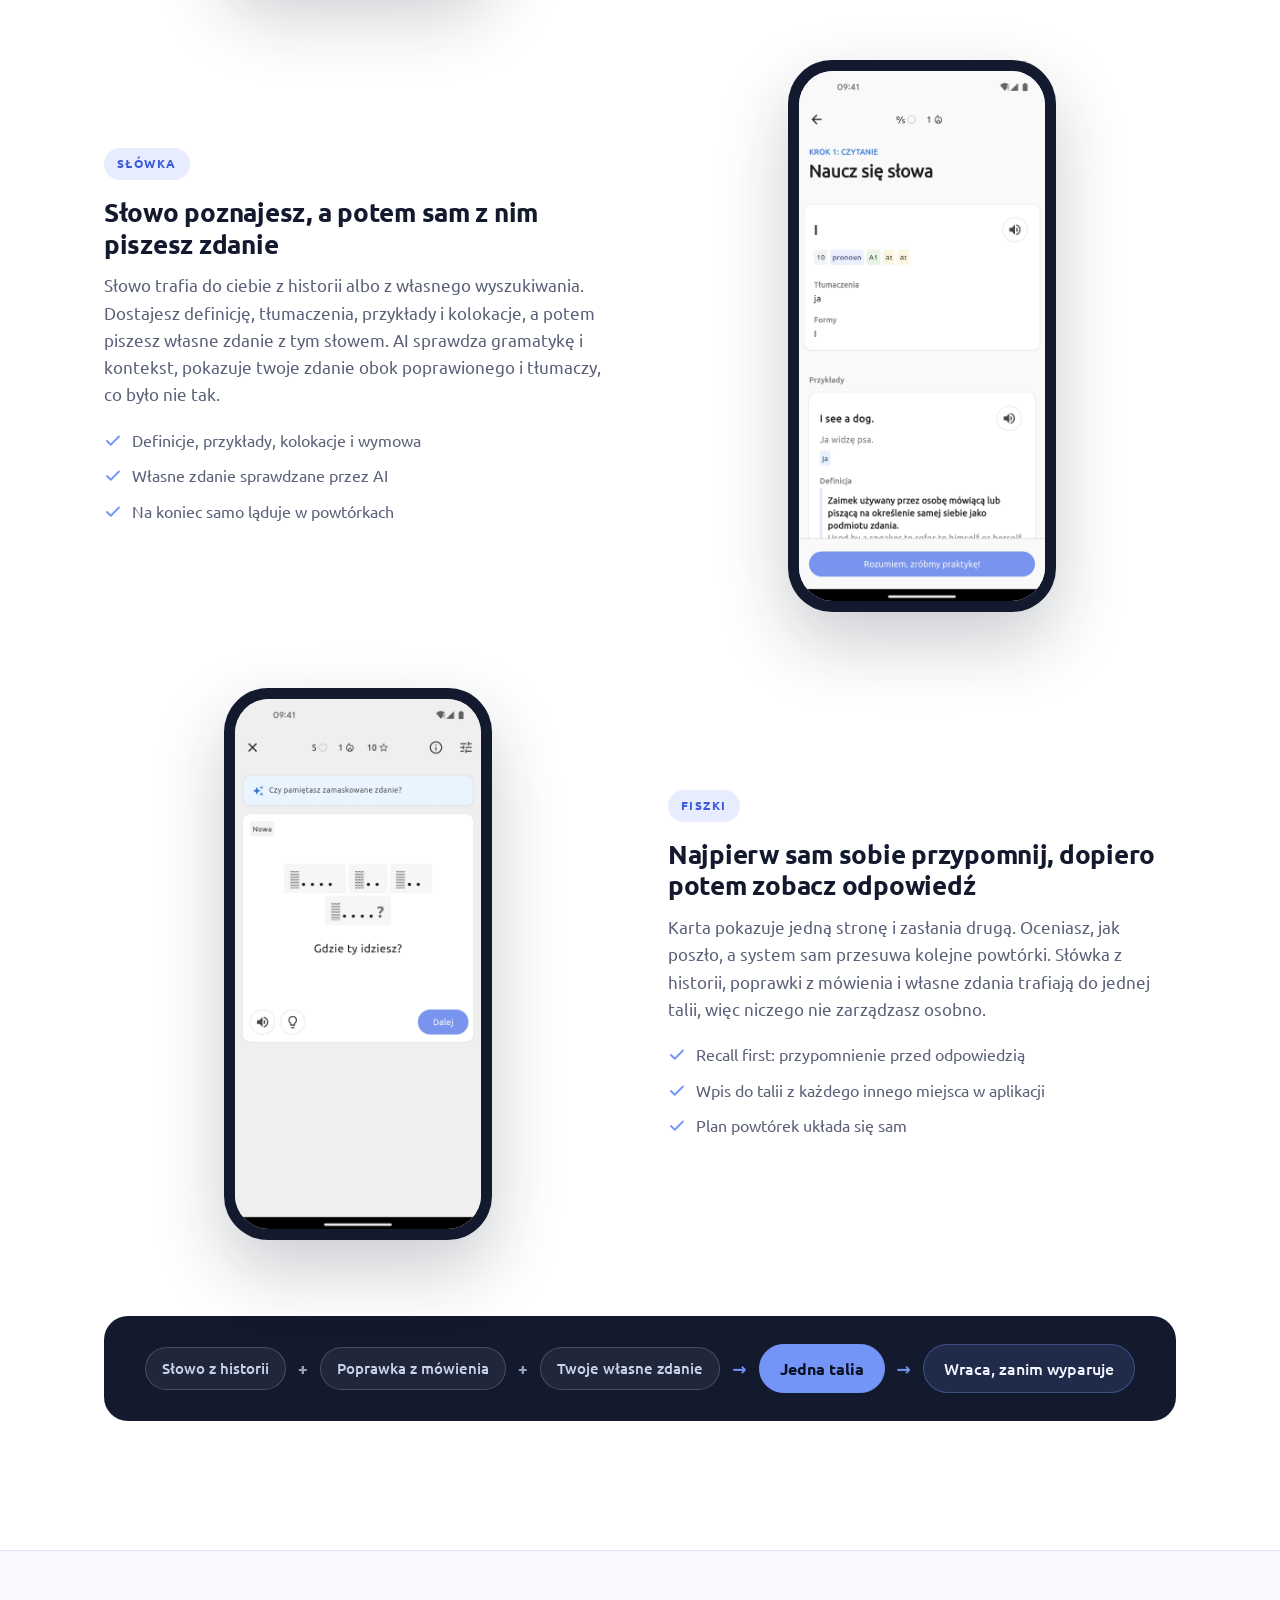
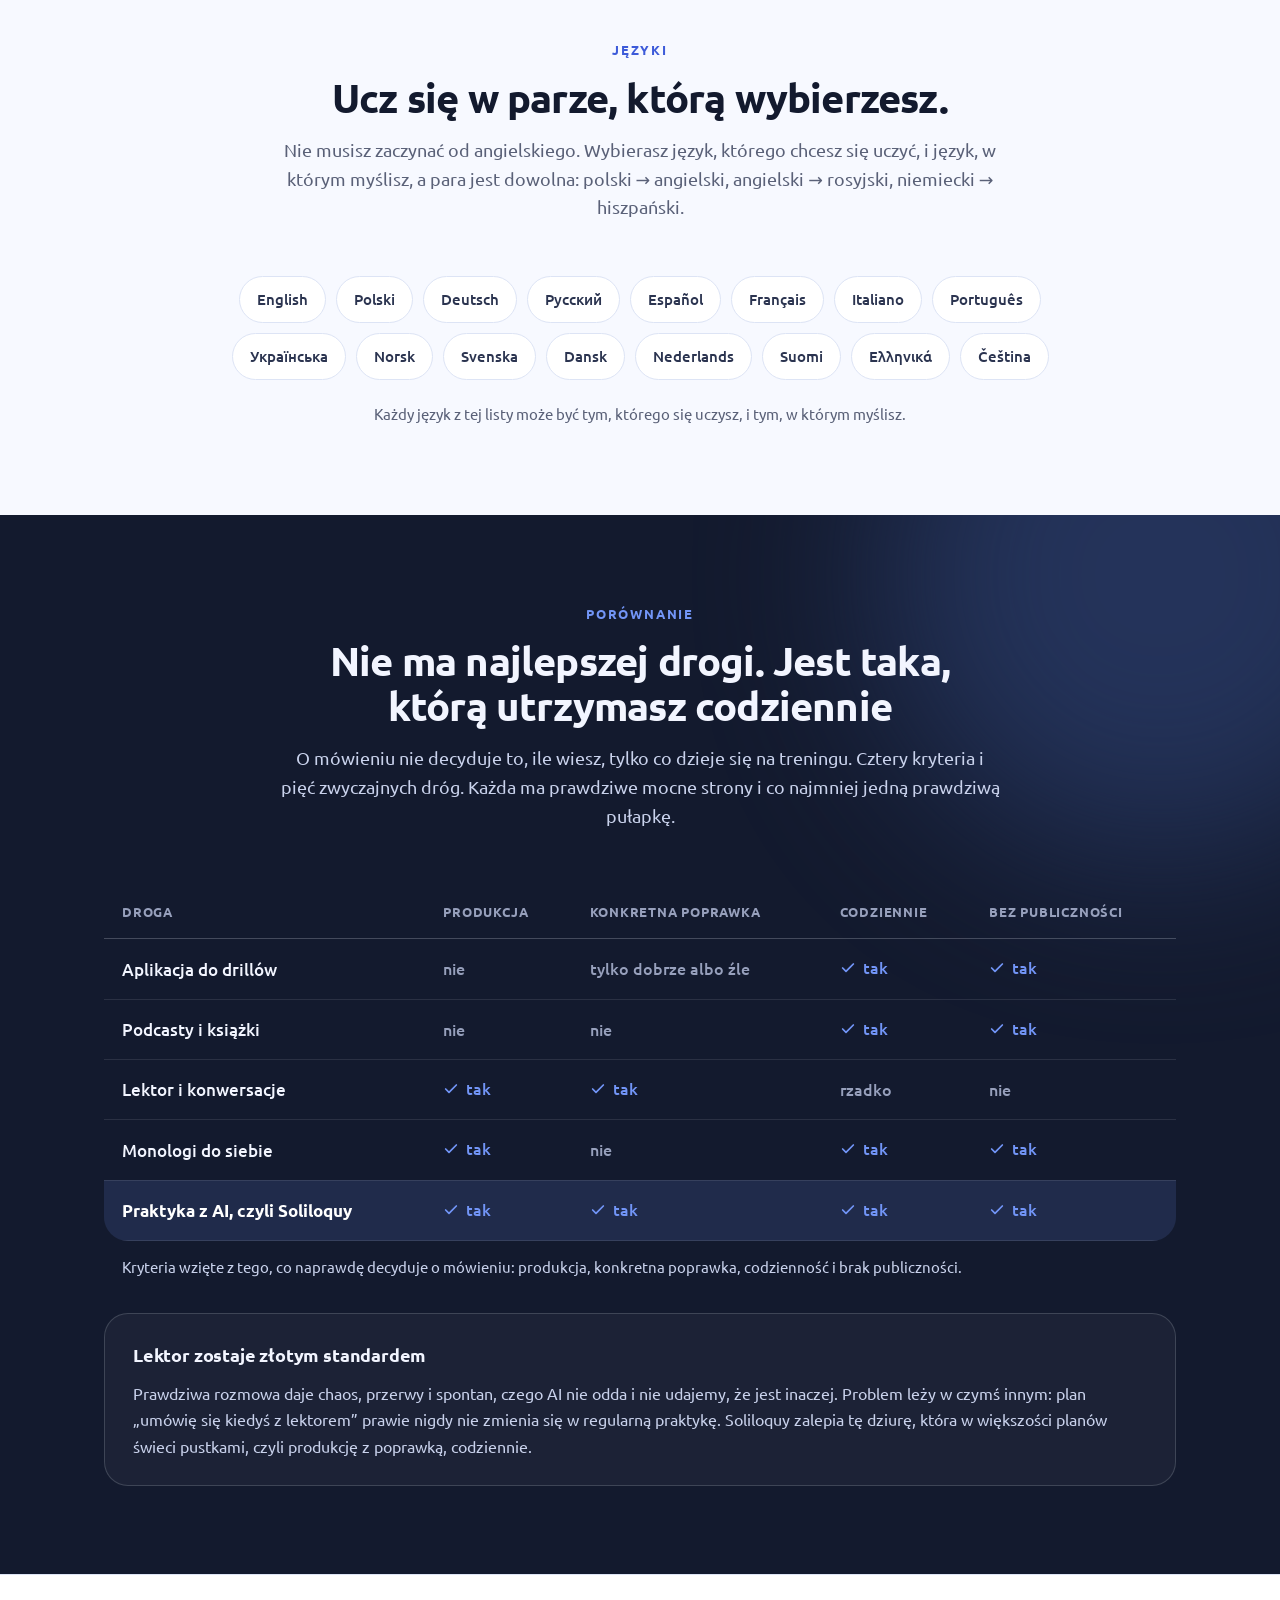
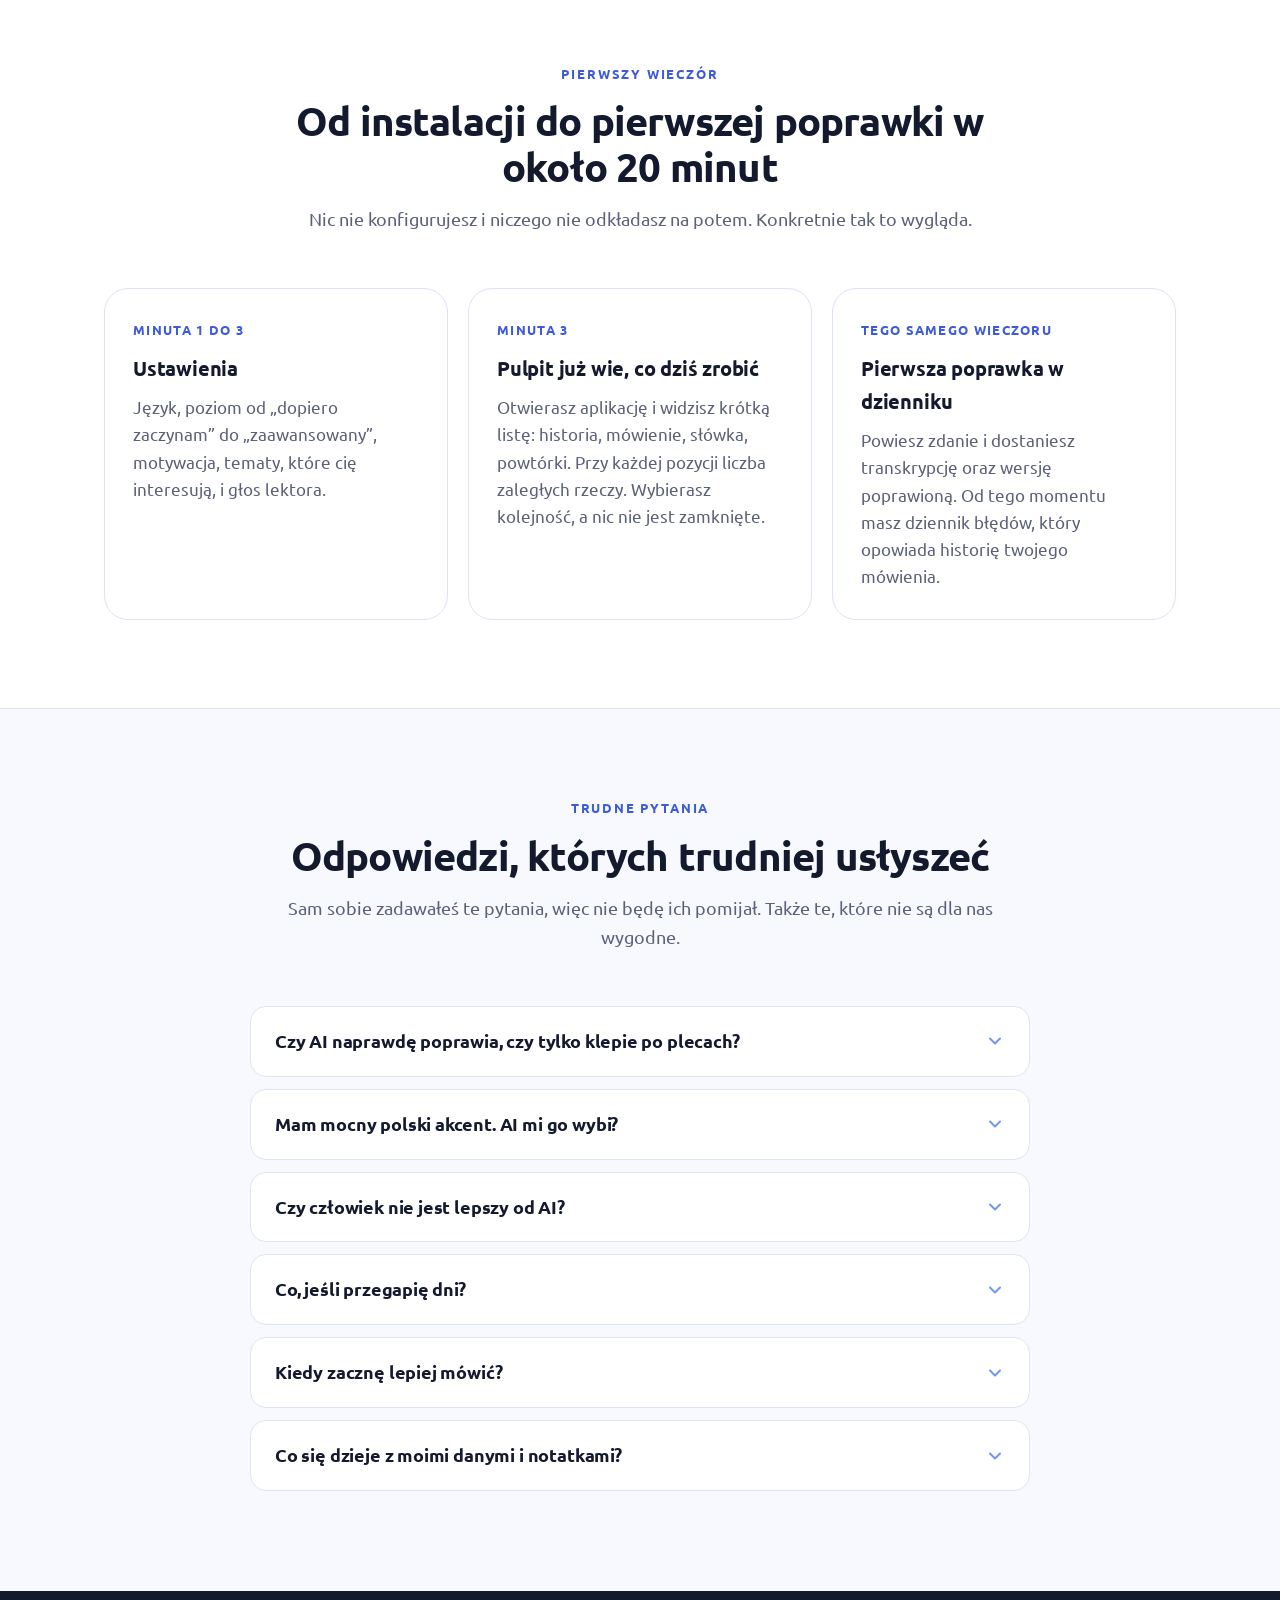
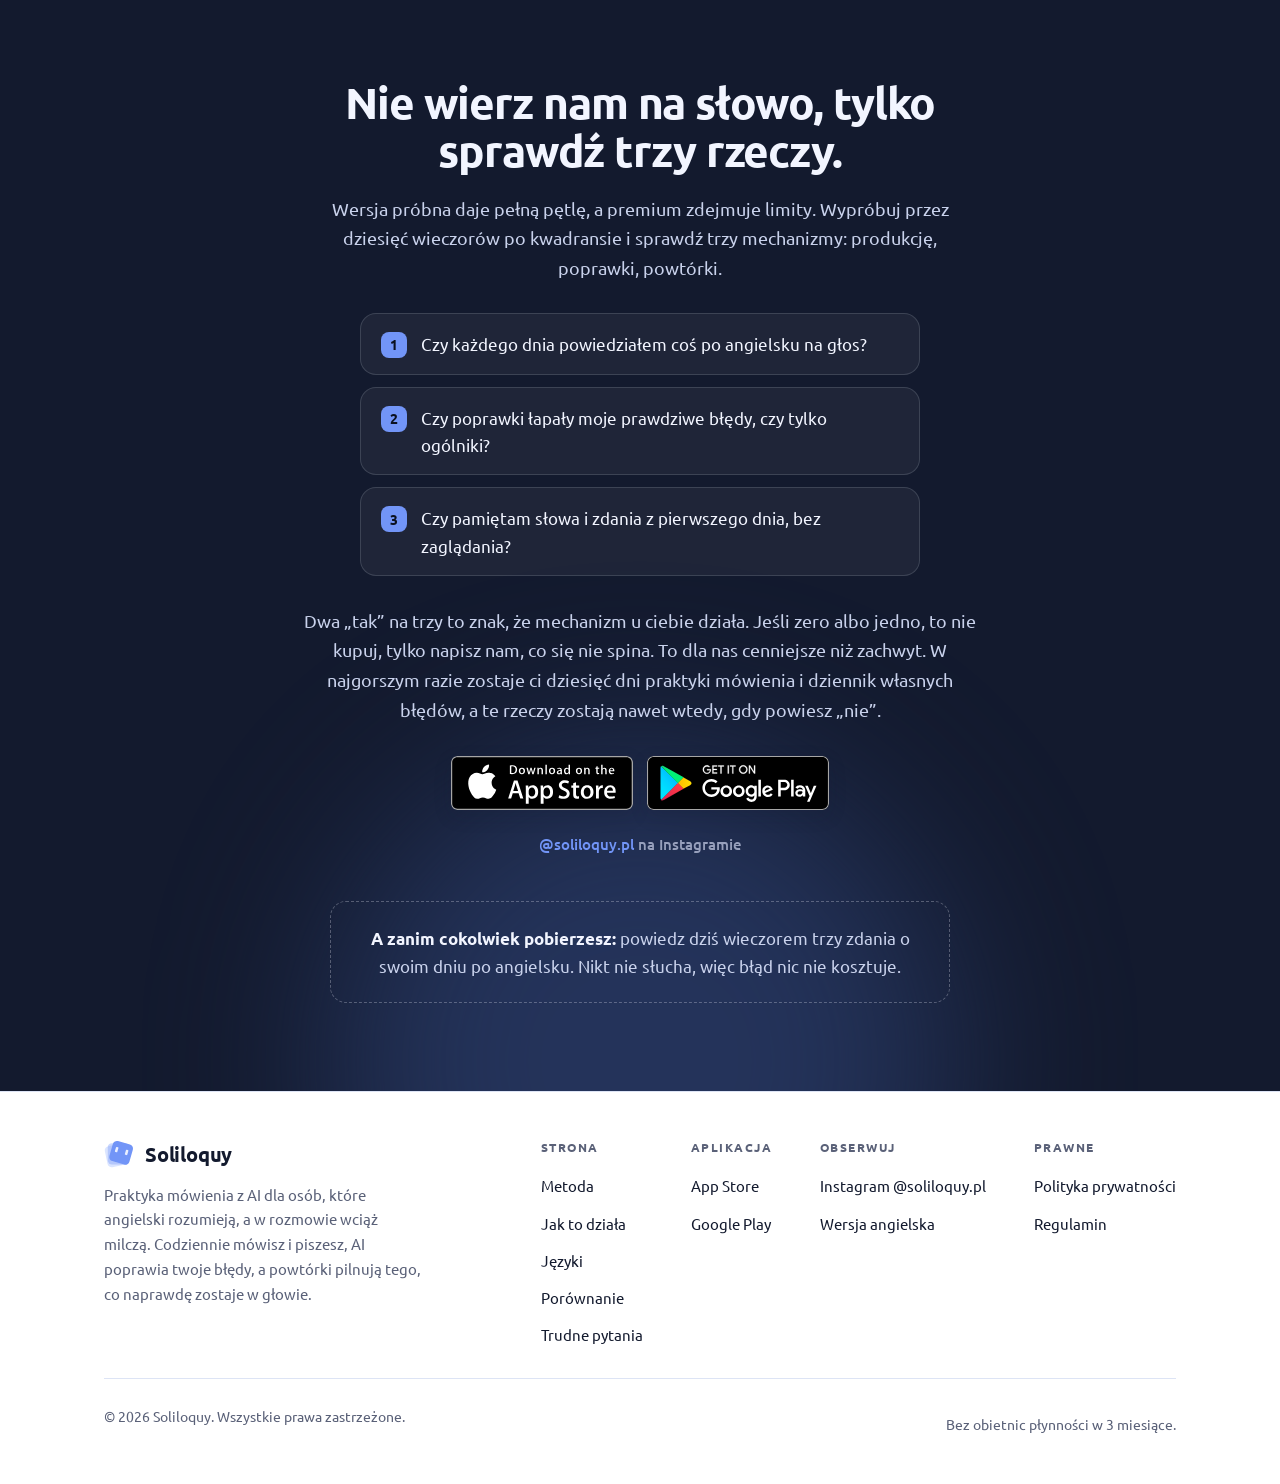
==== commit 5c37d422: "Add a supported languages section" ====
--- a/index.html
+++ b/index.html
@@ -57,6 +57,7 @@
     <div class="nav-links">
       <a href="#method">Metoda</a>
       <a href="#how-it-works">Jak to działa</a>
+      <a href="#languages">Języki</a>
       <a href="#compare">Porównanie</a>
       <a href="#faq">Trudne pytania</a>
       </div>
@@ -342,6 +343,37 @@
       <span class="loop-item"><span class="loop-plus" aria-hidden="true">+</span><span class="loop-step loop-step--src">Twoje własne zdanie</span></span>
       <span class="loop-arrow" aria-hidden="true">→</span><span class="loop-step loop-step--deck">Jedna talia</span><span class="loop-arrow" aria-hidden="true">→</span><span class="loop-step">Wraca, zanim wyparuje</span></div>
     <p class="loop-caption reveal">Dlatego to, co zrobisz w jednej aktywności, wzmacnia wszystkie pozostałe.</p>
+  </div>
+</section>
+
+<!-- ======================= LANGUAGES ======================= -->
+<section id="languages" aria-labelledby="h-languages">
+  <div class="wrap">
+    <div class="sec-head reveal">
+      <div class="kicker">Języki</div>
+      <h2 id="h-languages">Ucz się w parze, którą wybierzesz.</h2>
+      <p class="lead">Nie musisz zaczynać od angielskiego. Wybierasz język, którego chcesz się uczyć, i język, w którym myślisz, a para jest dowolna: polski → angielski, angielski → rosyjski, niemiecki → hiszpański.</p>
+    </div>
+
+    <ul class="lang-grid reveal" aria-label="Języki dostępne w aplikacji">
+      <li class="lang-chip">English</li>
+      <li class="lang-chip">Polski</li>
+      <li class="lang-chip">Deutsch</li>
+      <li class="lang-chip">Русский</li>
+      <li class="lang-chip">Español</li>
+      <li class="lang-chip">Français</li>
+      <li class="lang-chip">Italiano</li>
+      <li class="lang-chip">Português</li>
+      <li class="lang-chip">Українська</li>
+      <li class="lang-chip">Norsk</li>
+      <li class="lang-chip">Svenska</li>
+      <li class="lang-chip">Dansk</li>
+      <li class="lang-chip">Nederlands</li>
+      <li class="lang-chip">Suomi</li>
+      <li class="lang-chip">Ελληνικά</li>
+      <li class="lang-chip">Čeština</li>
+      </ul>
+    <p class="lang-note reveal">Każdy język z tej listy może być tym, którego się uczysz, i tym, w którym myślisz.</p>
   </div>
 </section>
 
@@ -559,6 +591,7 @@
           <ul>
             <li><a href="#method" rel="noopener">Metoda</a></li>
             <li><a href="#how-it-works" rel="noopener">Jak to działa</a></li>
+            <li><a href="#languages" rel="noopener">Języki</a></li>
             <li><a href="#compare" rel="noopener">Porównanie</a></li>
             <li><a href="#faq" rel="noopener">Trudne pytania</a></li>
             </ul>
--- a/assets/styles.css
+++ b/assets/styles.css
@@ -360,6 +360,19 @@
 .loop-caption {
   text-align: center; margin-top: 16px; font-size: 15px; color: var(--muted-ink);
 }
+
+/* ---------------- Languages ---------------- */
+
+.lang-grid {
+  display: flex; flex-wrap: wrap; justify-content: center; gap: 10px;
+  list-style: none; margin: 0 auto; padding: 0; max-width: 820px;
+}
+.lang-chip {
+  padding: 10px 17px; border-radius: var(--r-pill);
+  border: 1px solid var(--line); background: var(--surface);
+  font-size: 15px; font-weight: 500; color: var(--ink-soft);
+}
+.lang-note { text-align: center; margin: 22px 0 0; font-size: 15px; color: var(--muted-ink); }
 
 /* ---------------- Comparison (dark) ---------------- */
 
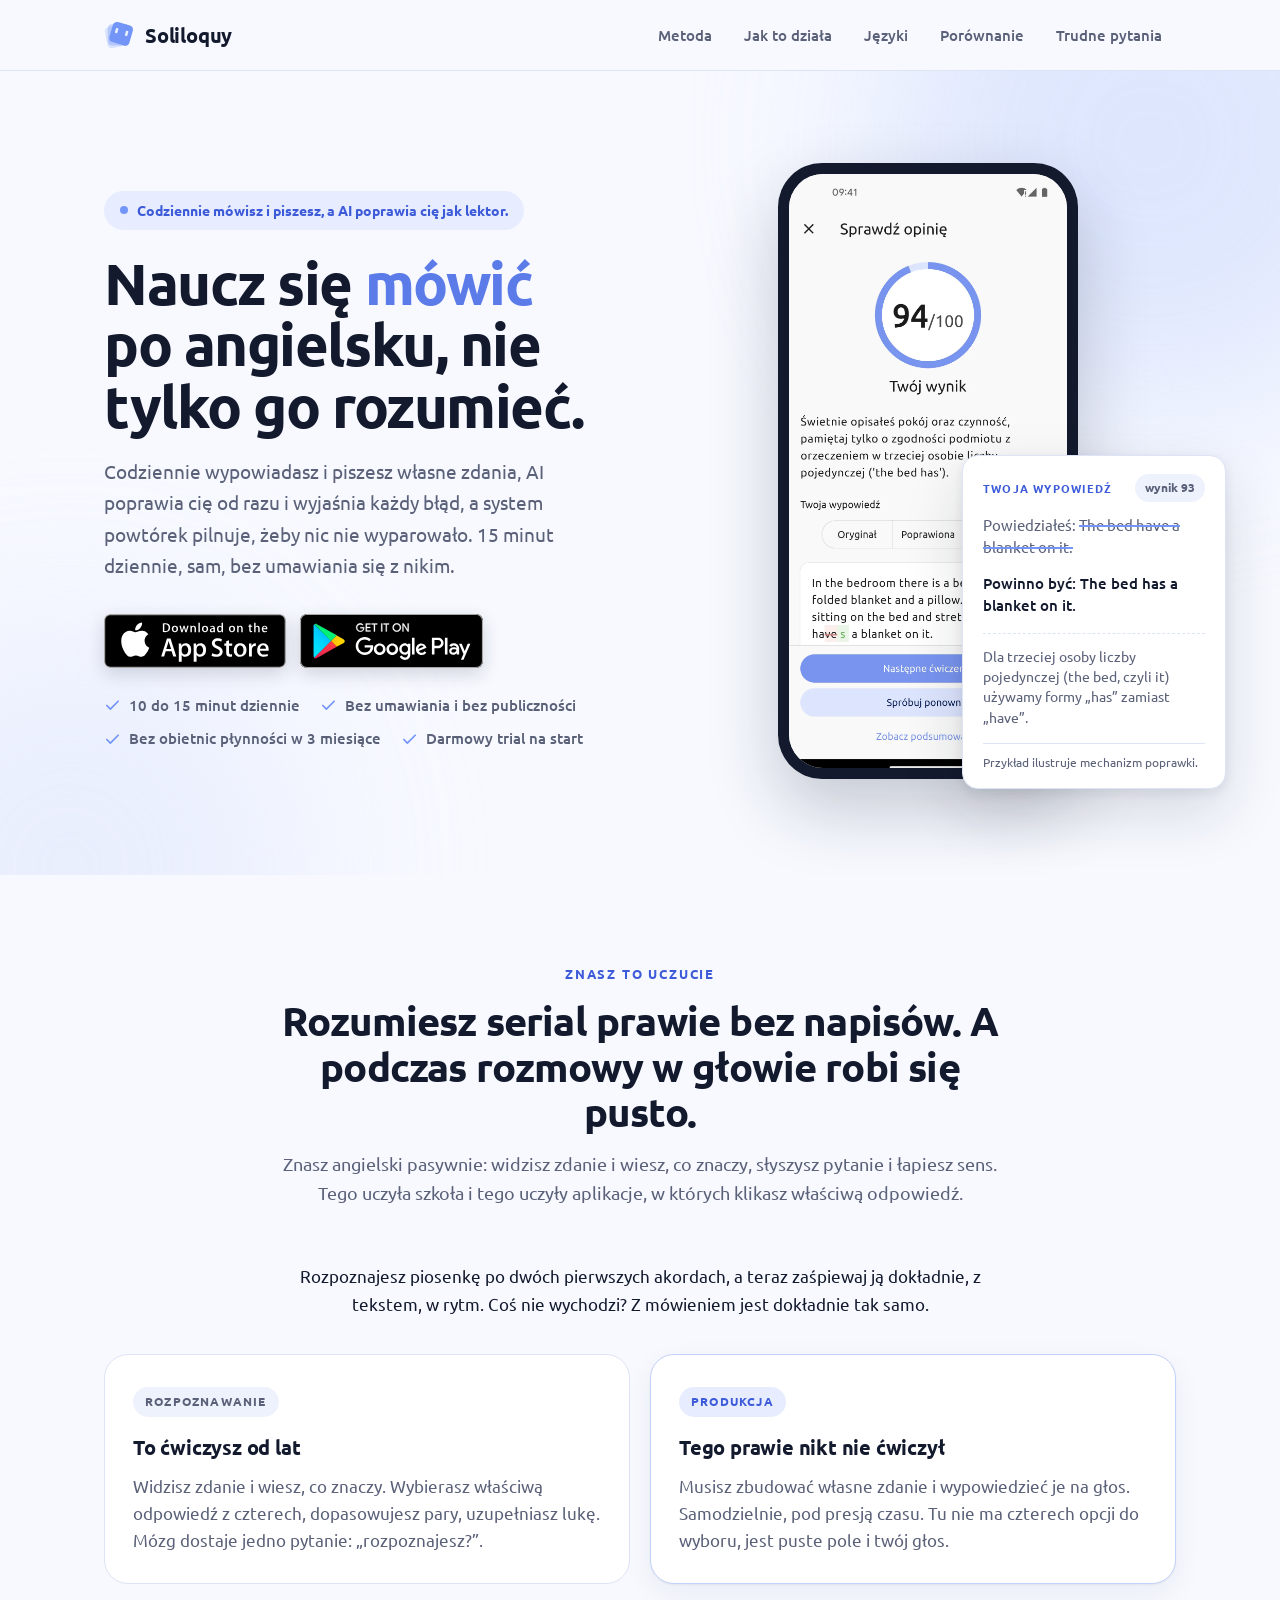
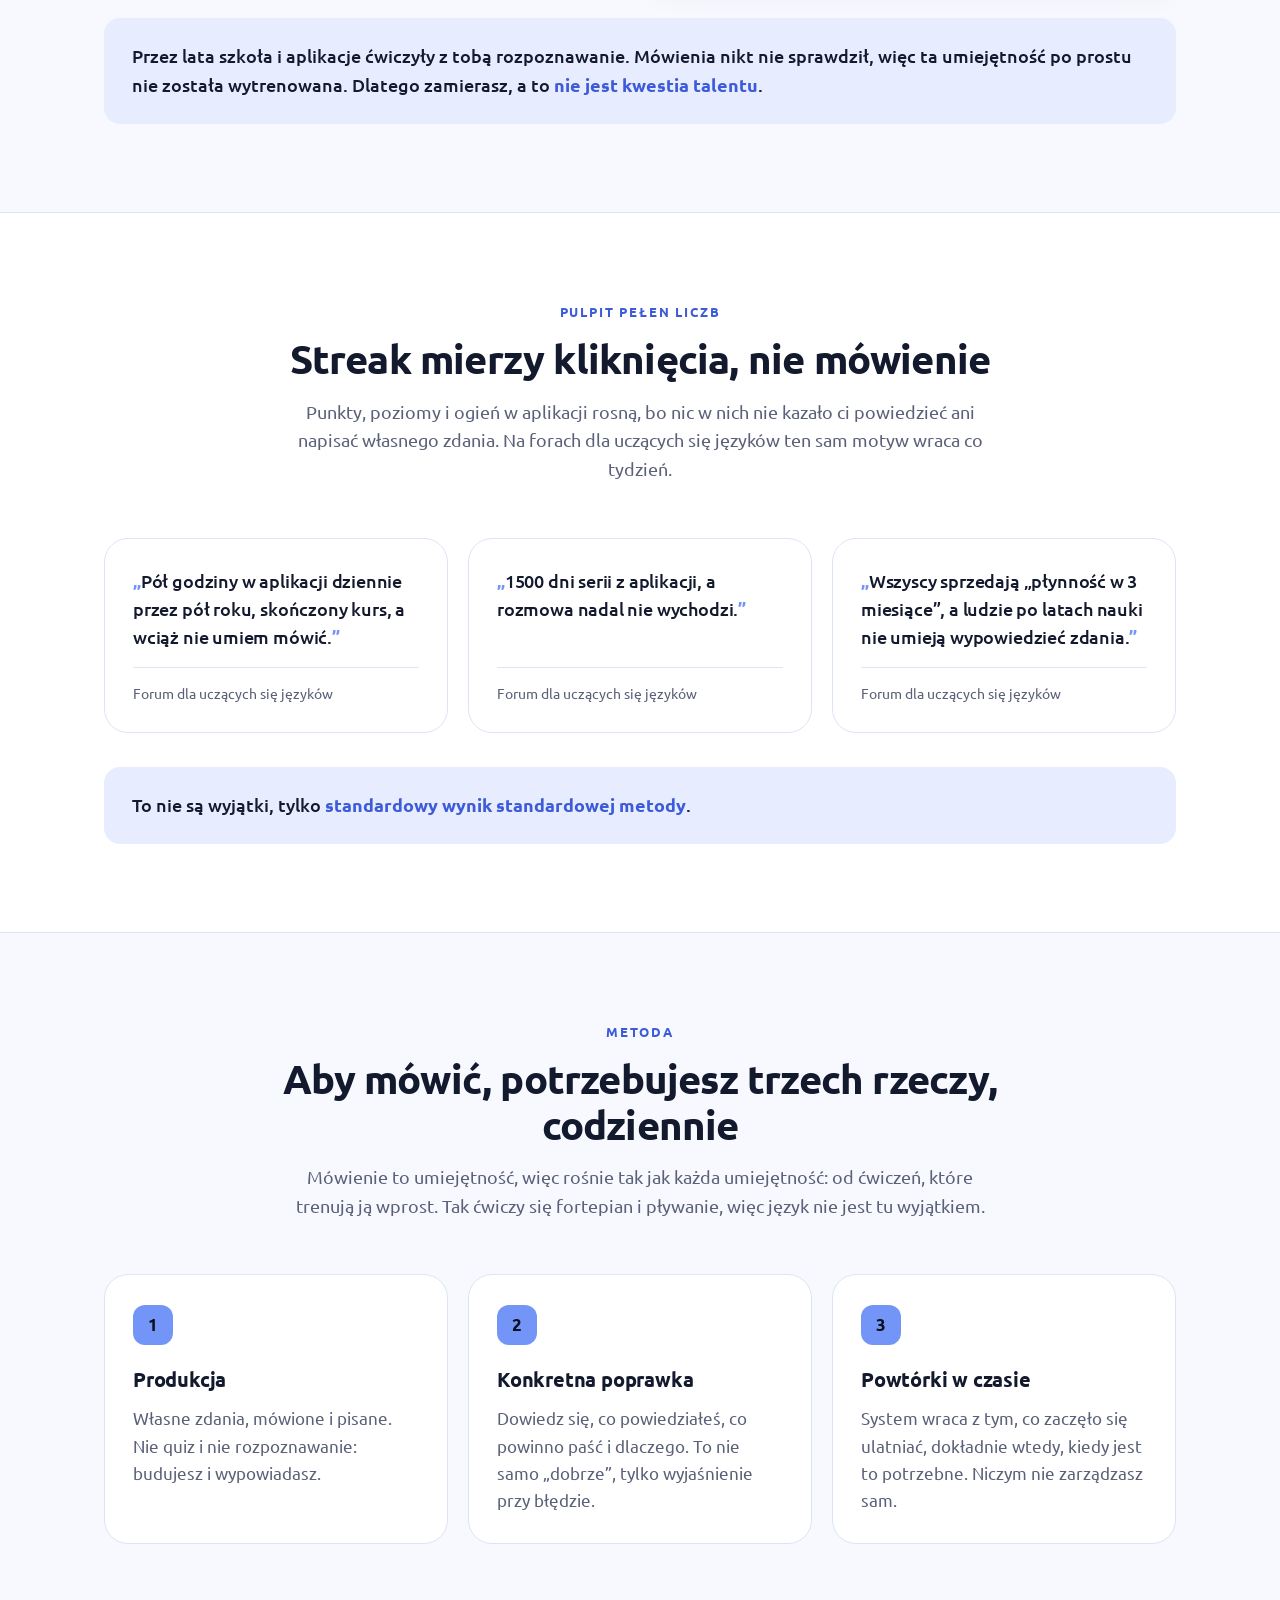
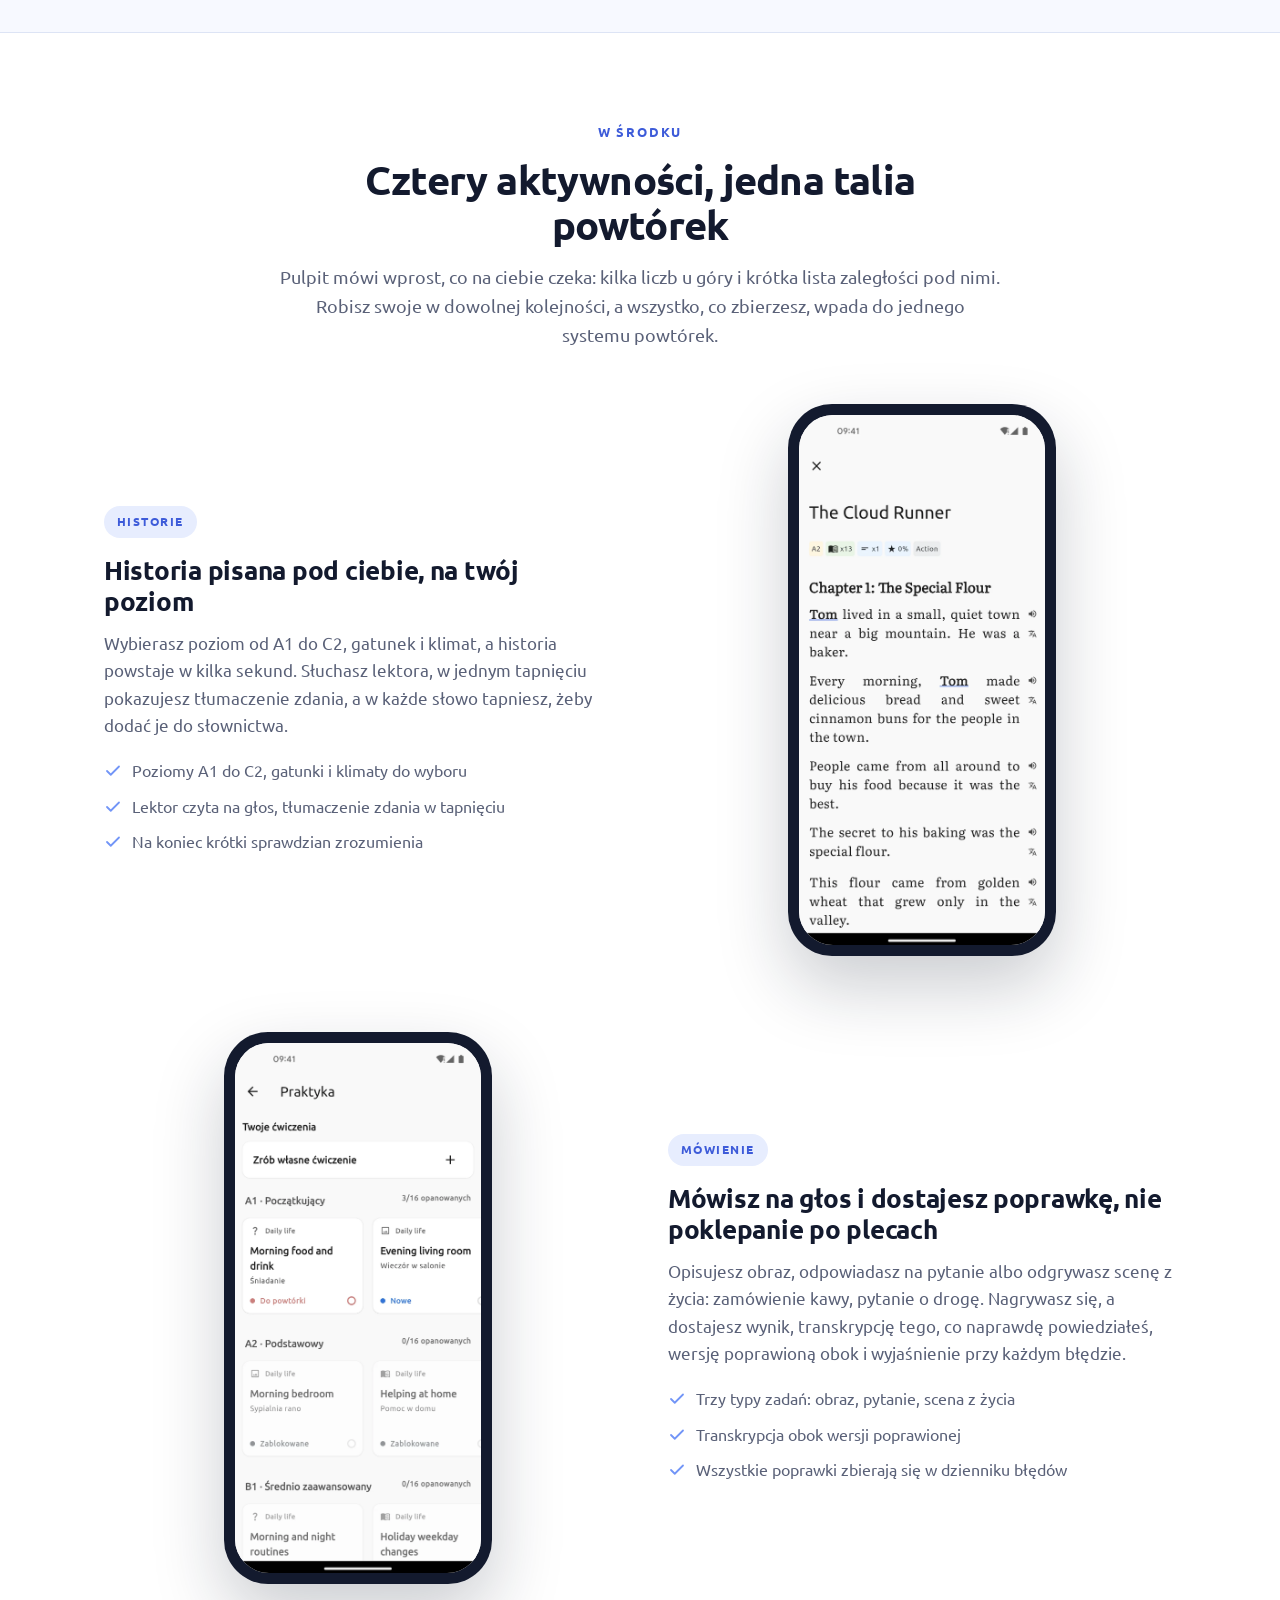
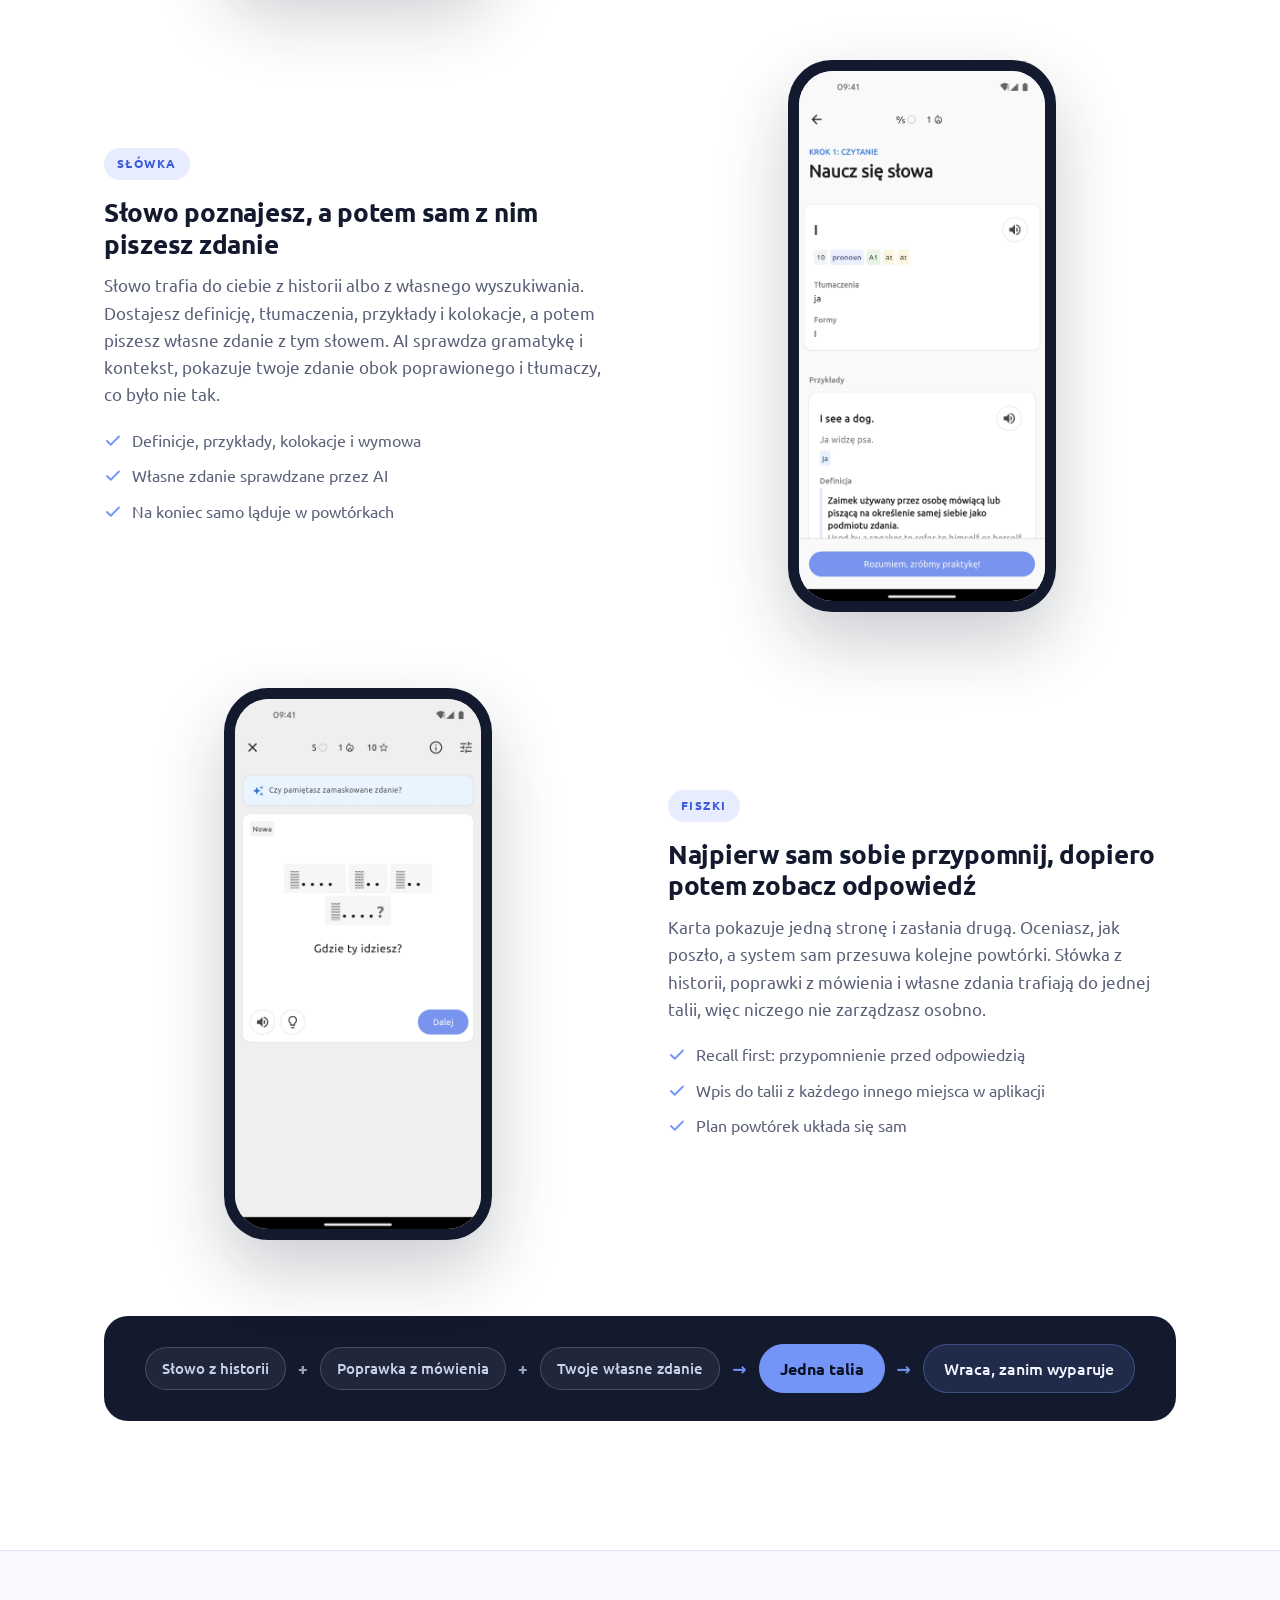
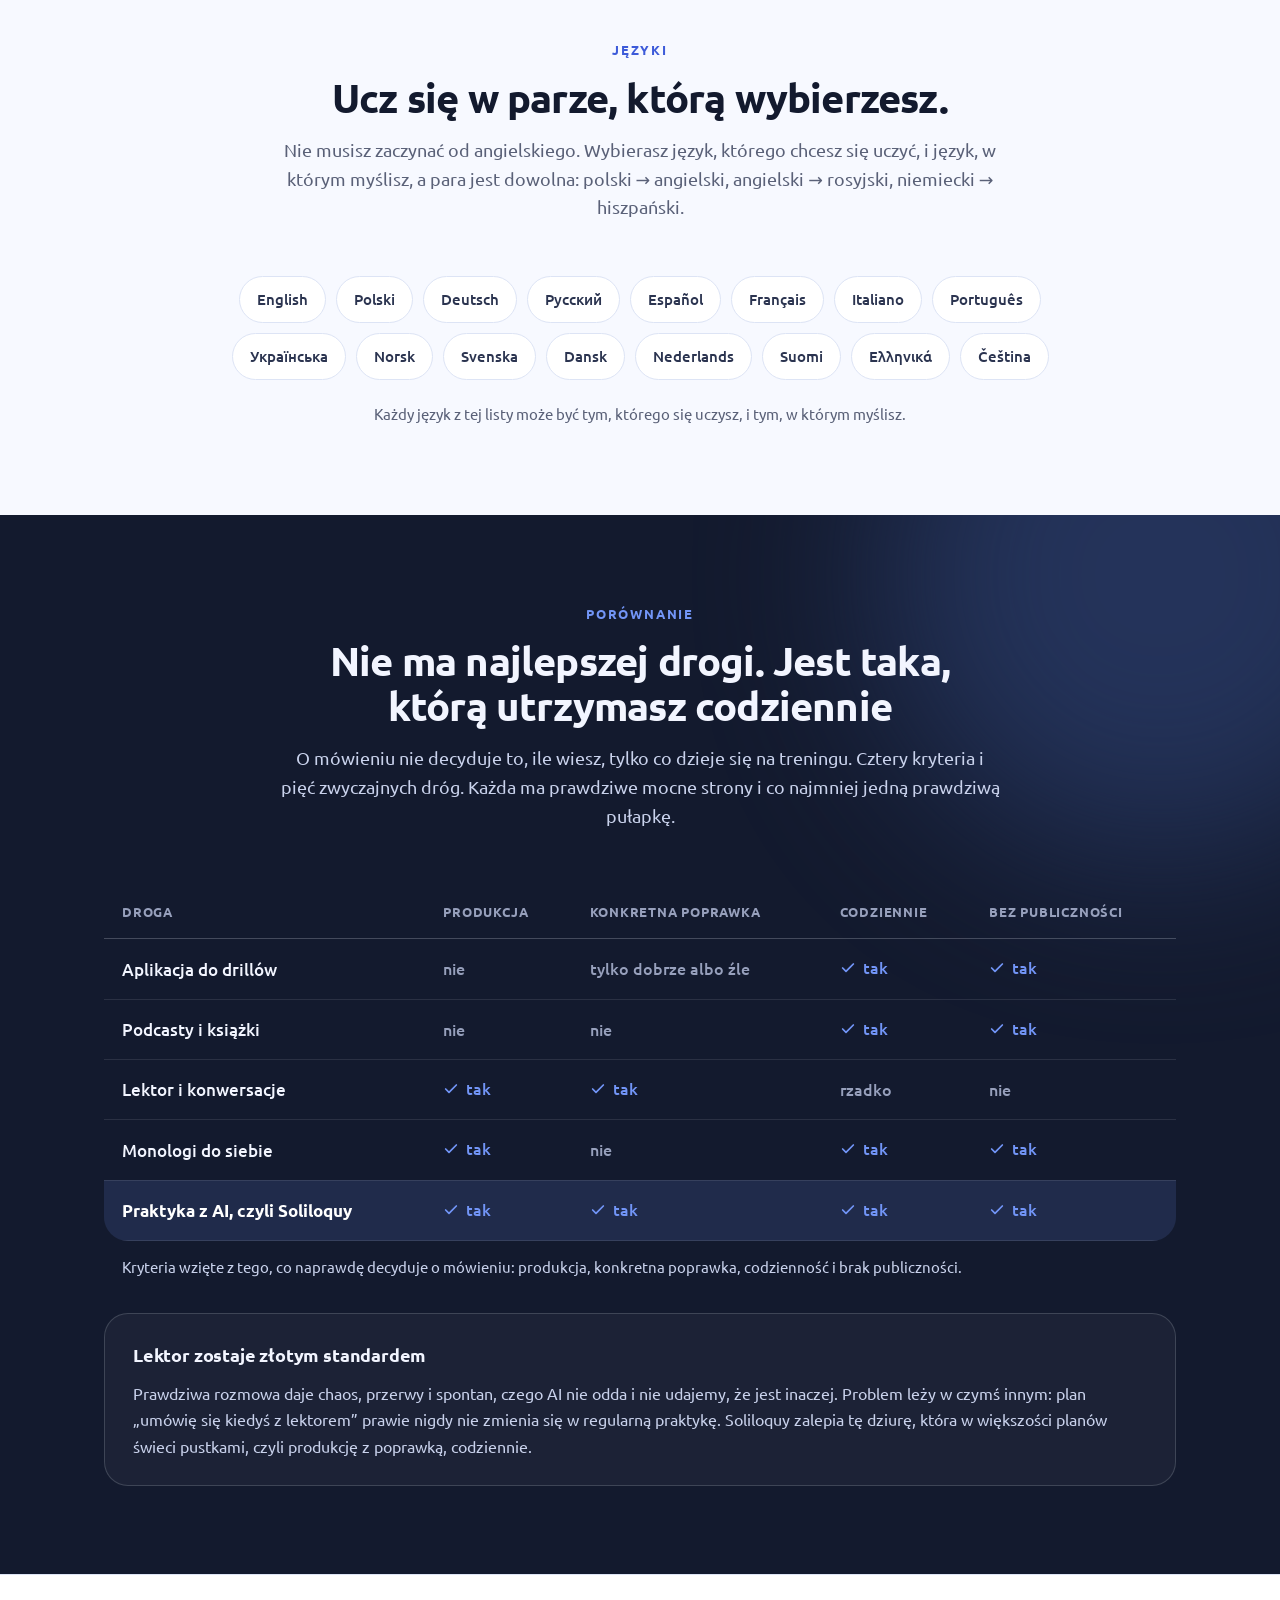
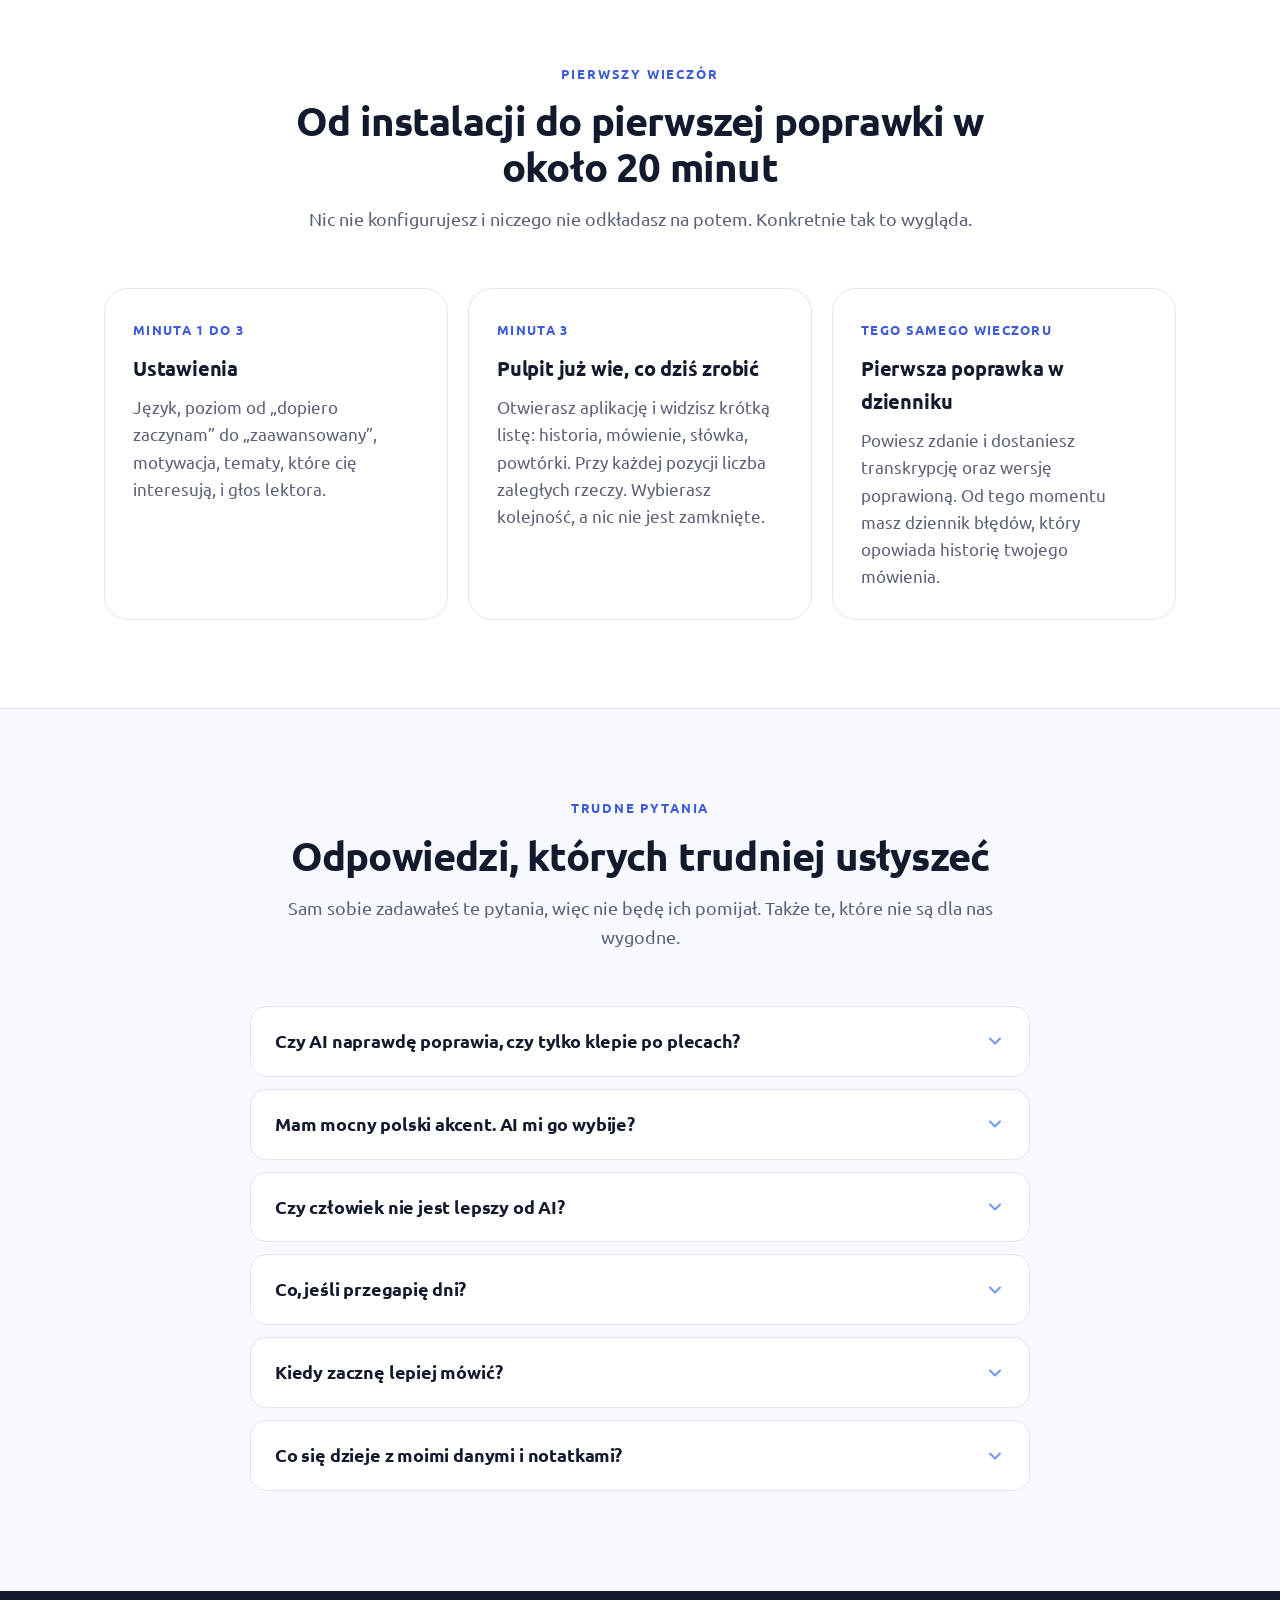
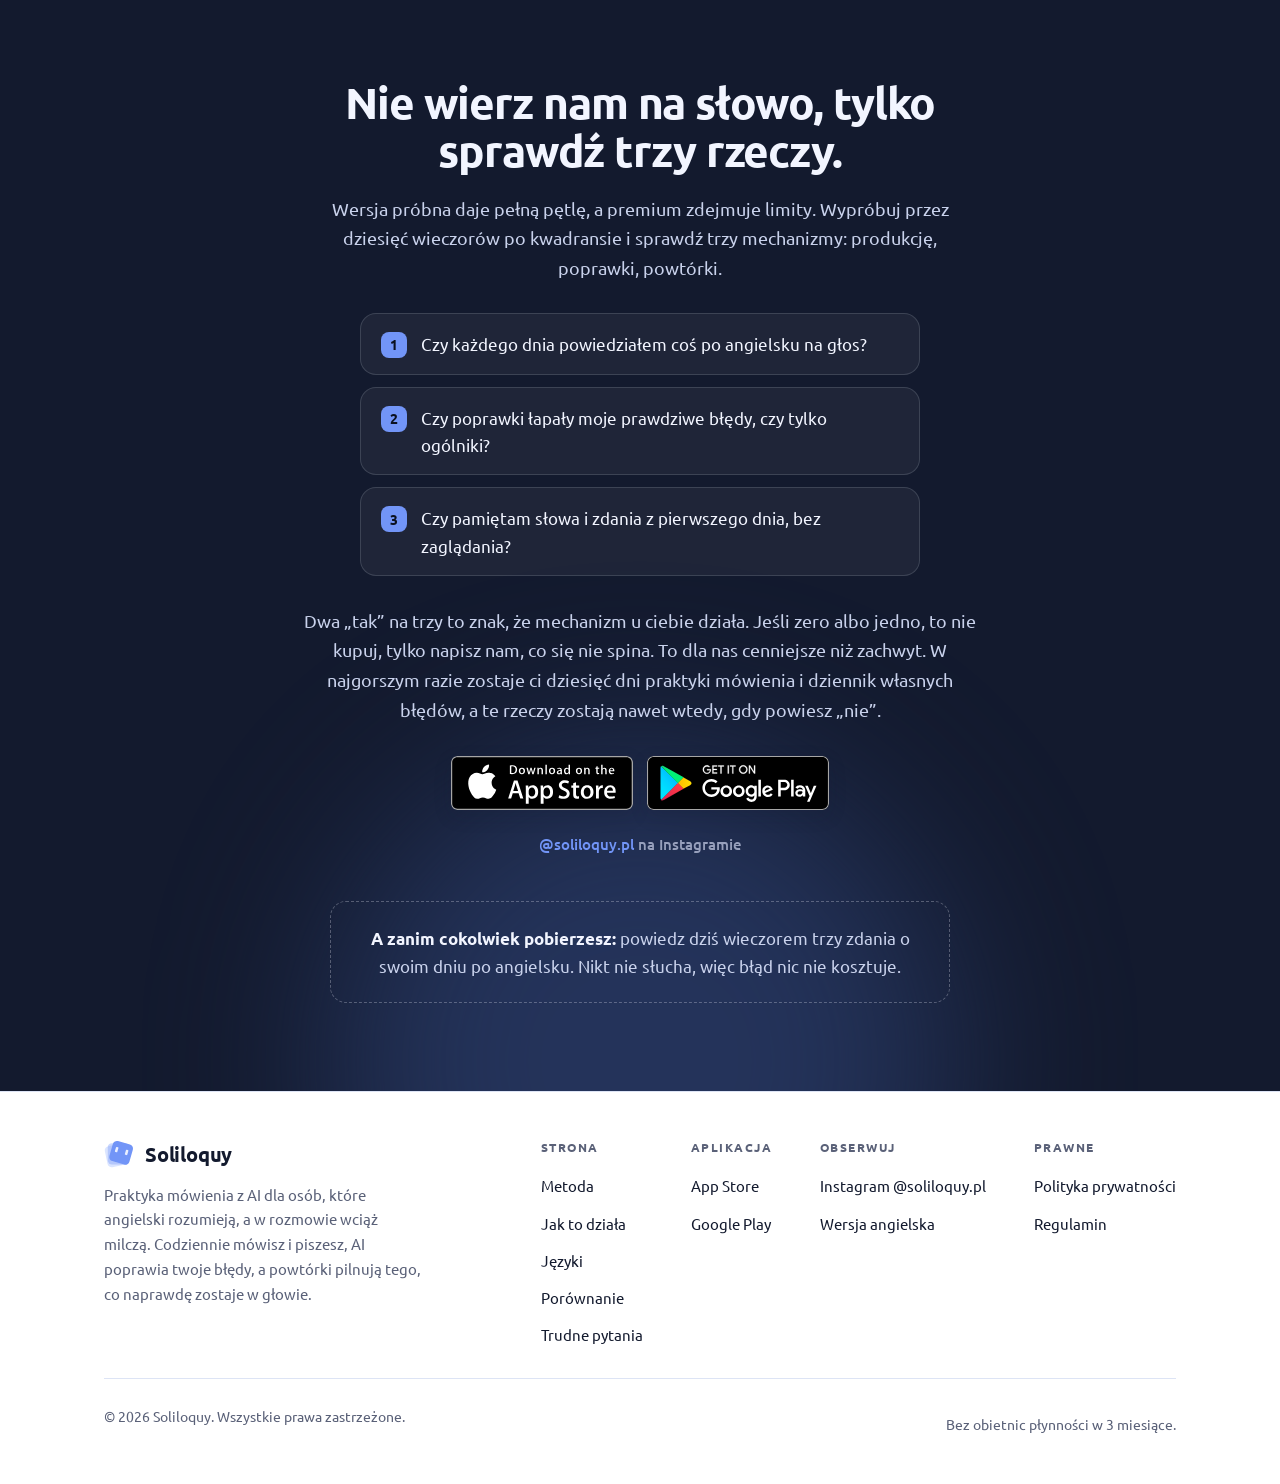
==== commit f9340acd: "Fix the accent FAQ question in Polish" ====
--- a/index.html
+++ b/index.html
@@ -13,15 +13,21 @@
 <meta property="og:type" content="website">
 <meta property="og:site_name" content="Soliloquy">
 <meta property="og:locale" content="pl_PL">
+<meta property="og:locale:alternate" content="en_GB">
 <meta property="og:url" content="https://soliloquy.pl/">
 <meta property="og:title" content="Soliloquy · Naucz się mówić po angielsku, nie tylko go rozumieć">
 <meta property="og:description" content="Codziennie mówisz i piszesz po angielsku, AI poprawia cię jak lektor i wyjaśnia każdy błąd, a system powtórek pilnuje, żeby nic nie wyparowało. 15 minut dziennie, sam, bez umawiania się z nikim.">
 <meta property="og:image" content="https://soliloquy.pl/assets/img/og-card-pl.png">
+<meta property="og:image:type" content="image/png">
+<meta property="og:image:width" content="1200">
+<meta property="og:image:height" content="630">
+<meta property="og:image:alt" content="Karta Soliloquy: ekran aplikacji z poprawką mówienia po angielsku">
 
 <meta name="twitter:card" content="summary_large_image">
 <meta name="twitter:title" content="Soliloquy · Naucz się mówić po angielsku, nie tylko go rozumieć">
 <meta name="twitter:description" content="Codziennie mówisz i piszesz po angielsku, AI poprawia cię jak lektor i wyjaśnia każdy błąd, a system powtórek pilnuje, żeby nic nie wyparowało. 15 minut dziennie, sam, bez umawiania się z nikim.">
 <meta name="twitter:image" content="https://soliloquy.pl/assets/img/og-card-pl.png">
+<meta name="twitter:image:alt" content="Karta Soliloquy: ekran aplikacji z poprawką mówienia po angielsku">
 
 <link rel="canonical" href="https://soliloquy.pl/">
 <link rel="alternate" hreflang="pl" href="https://soliloquy.pl/">
@@ -493,7 +499,7 @@
           </div>
       </details>
       <details>
-        <summary>Mam mocny polski akcent. AI mi go wybi?<svg class="chev" viewBox="0 0 24 24" fill="none" stroke="currentColor" stroke-width="2.4" stroke-linecap="round" stroke-linejoin="round" aria-hidden="true"><path d="m6 9 6 6 6-6"/></svg></summary>
+        <summary>Mam mocny polski akcent. AI mi go wybije?<svg class="chev" viewBox="0 0 24 24" fill="none" stroke="currentColor" stroke-width="2.4" stroke-linecap="round" stroke-linejoin="round" aria-hidden="true"><path d="m6 9 6 6 6-6"/></svg></summary>
         <div class="faq-body">
           <p>Nie, i to nie jest cel. Celem jest zrozumiałość: być rozumianym łatwo i bez wysiłku dla słuchacza. Akcent jest częścią ciebie, nie usterką, a zaawansowani obcokrajowcy mówią z akcentem i funkcjonują w tym języku normalnie.</p>
           <p>Sygnał o wymowie dostajesz tam, gdzie coś realnie przeszkadza w zrozumieniu. Obietnicy pozbycia się akcentu nie dostaniesz, obietnicy bycia lepiej zrozumianym, owszem.</p>
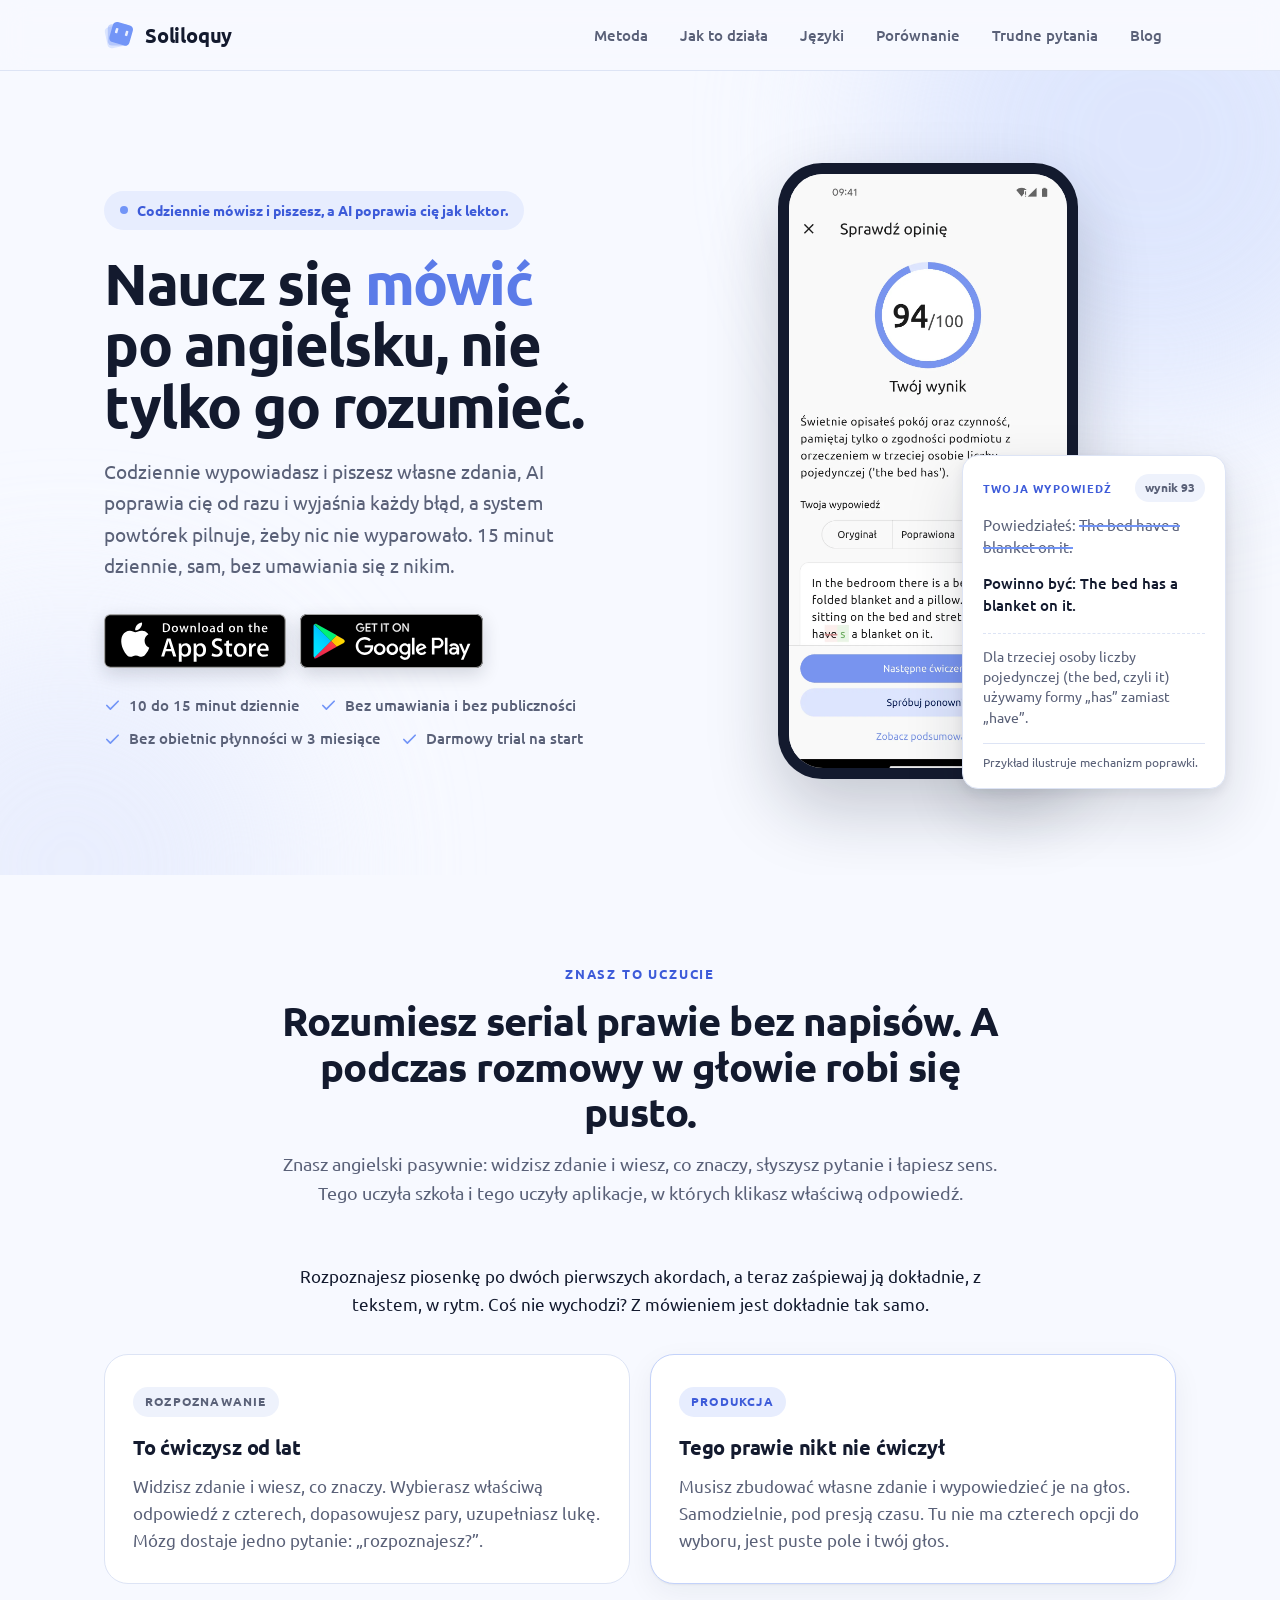
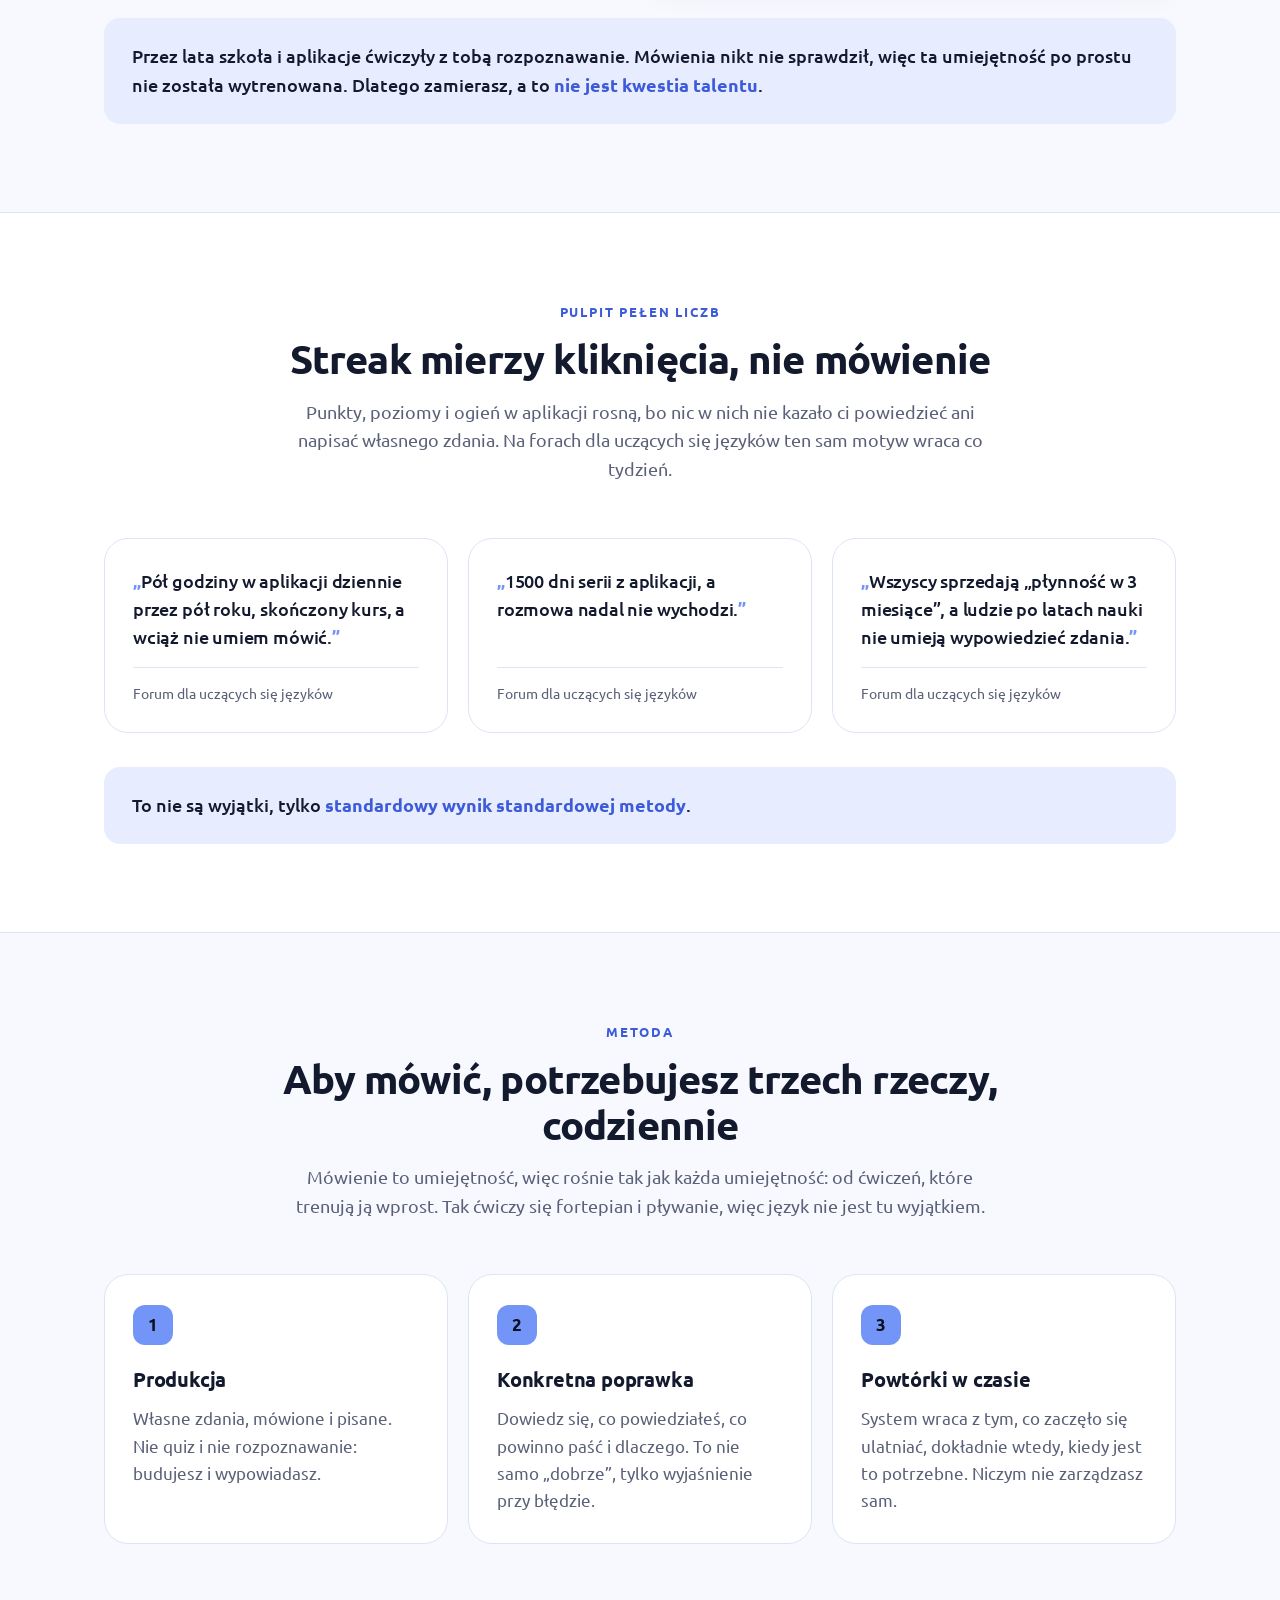
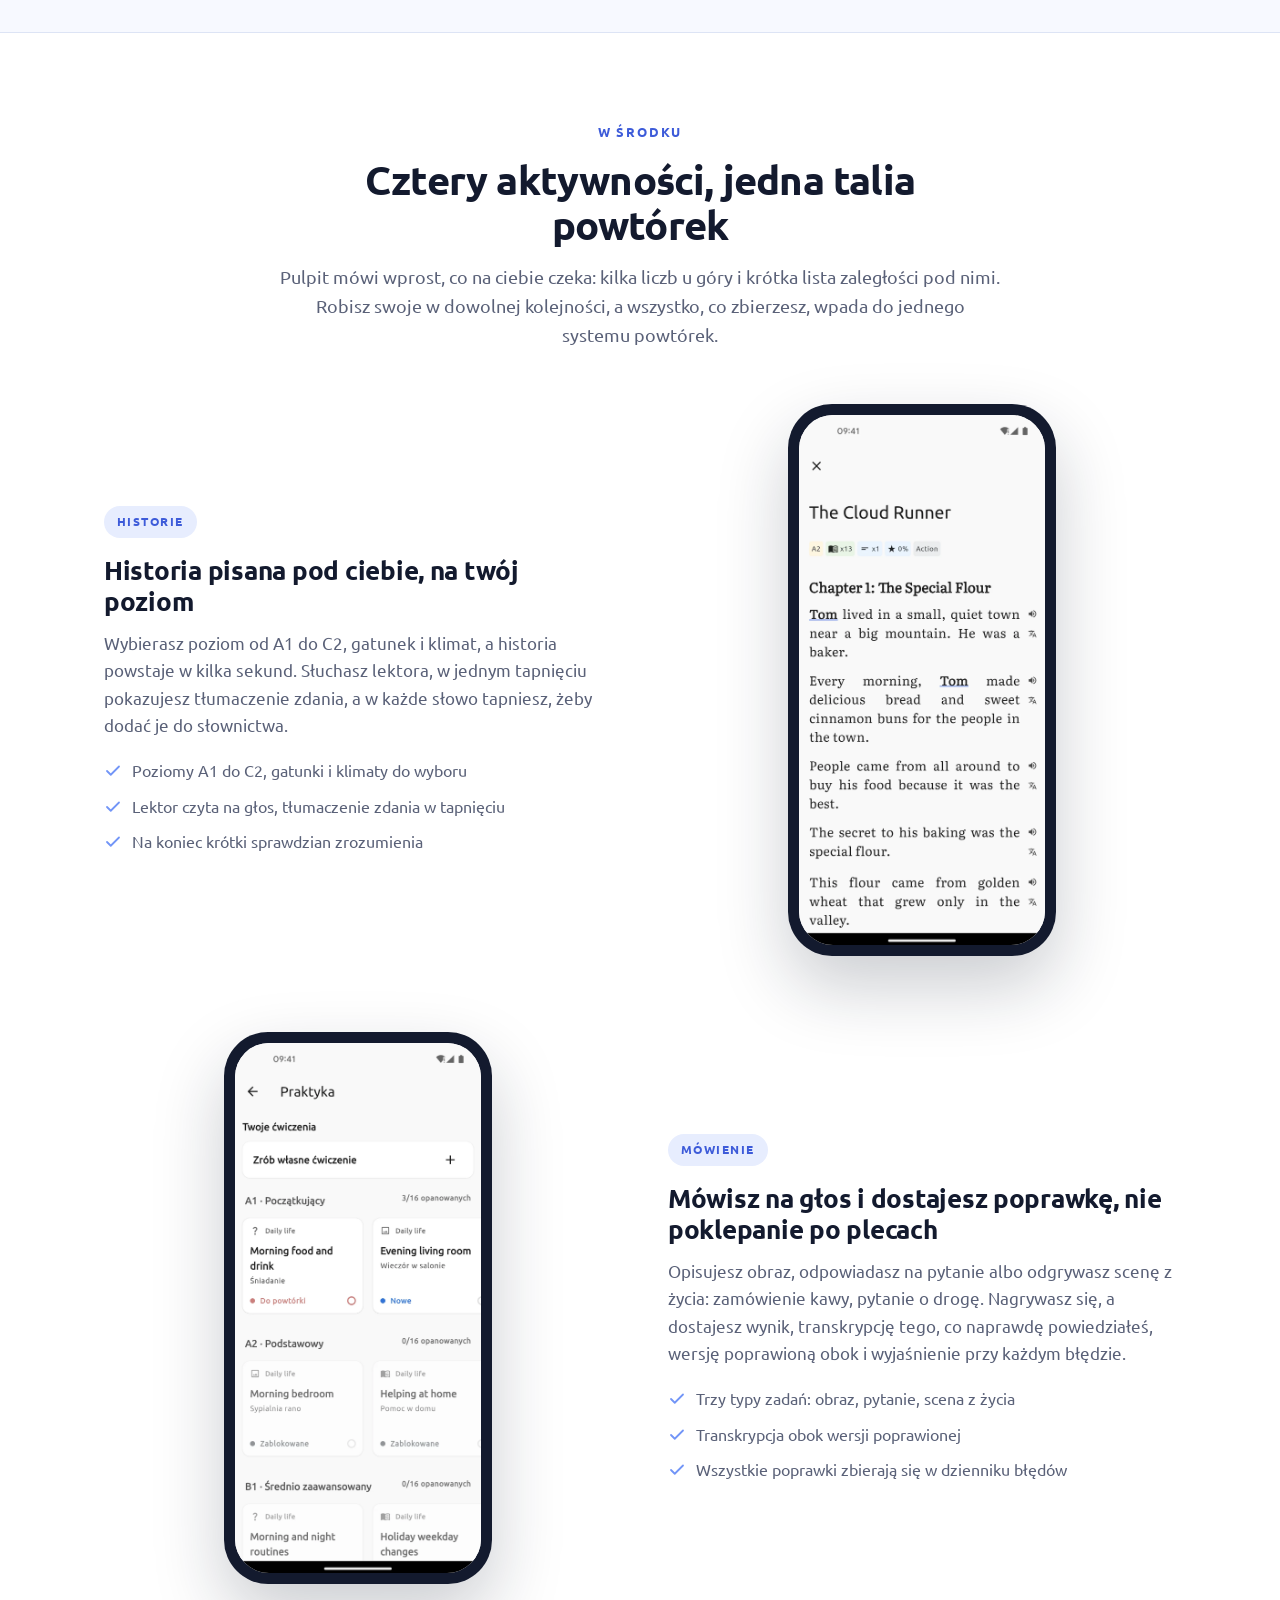
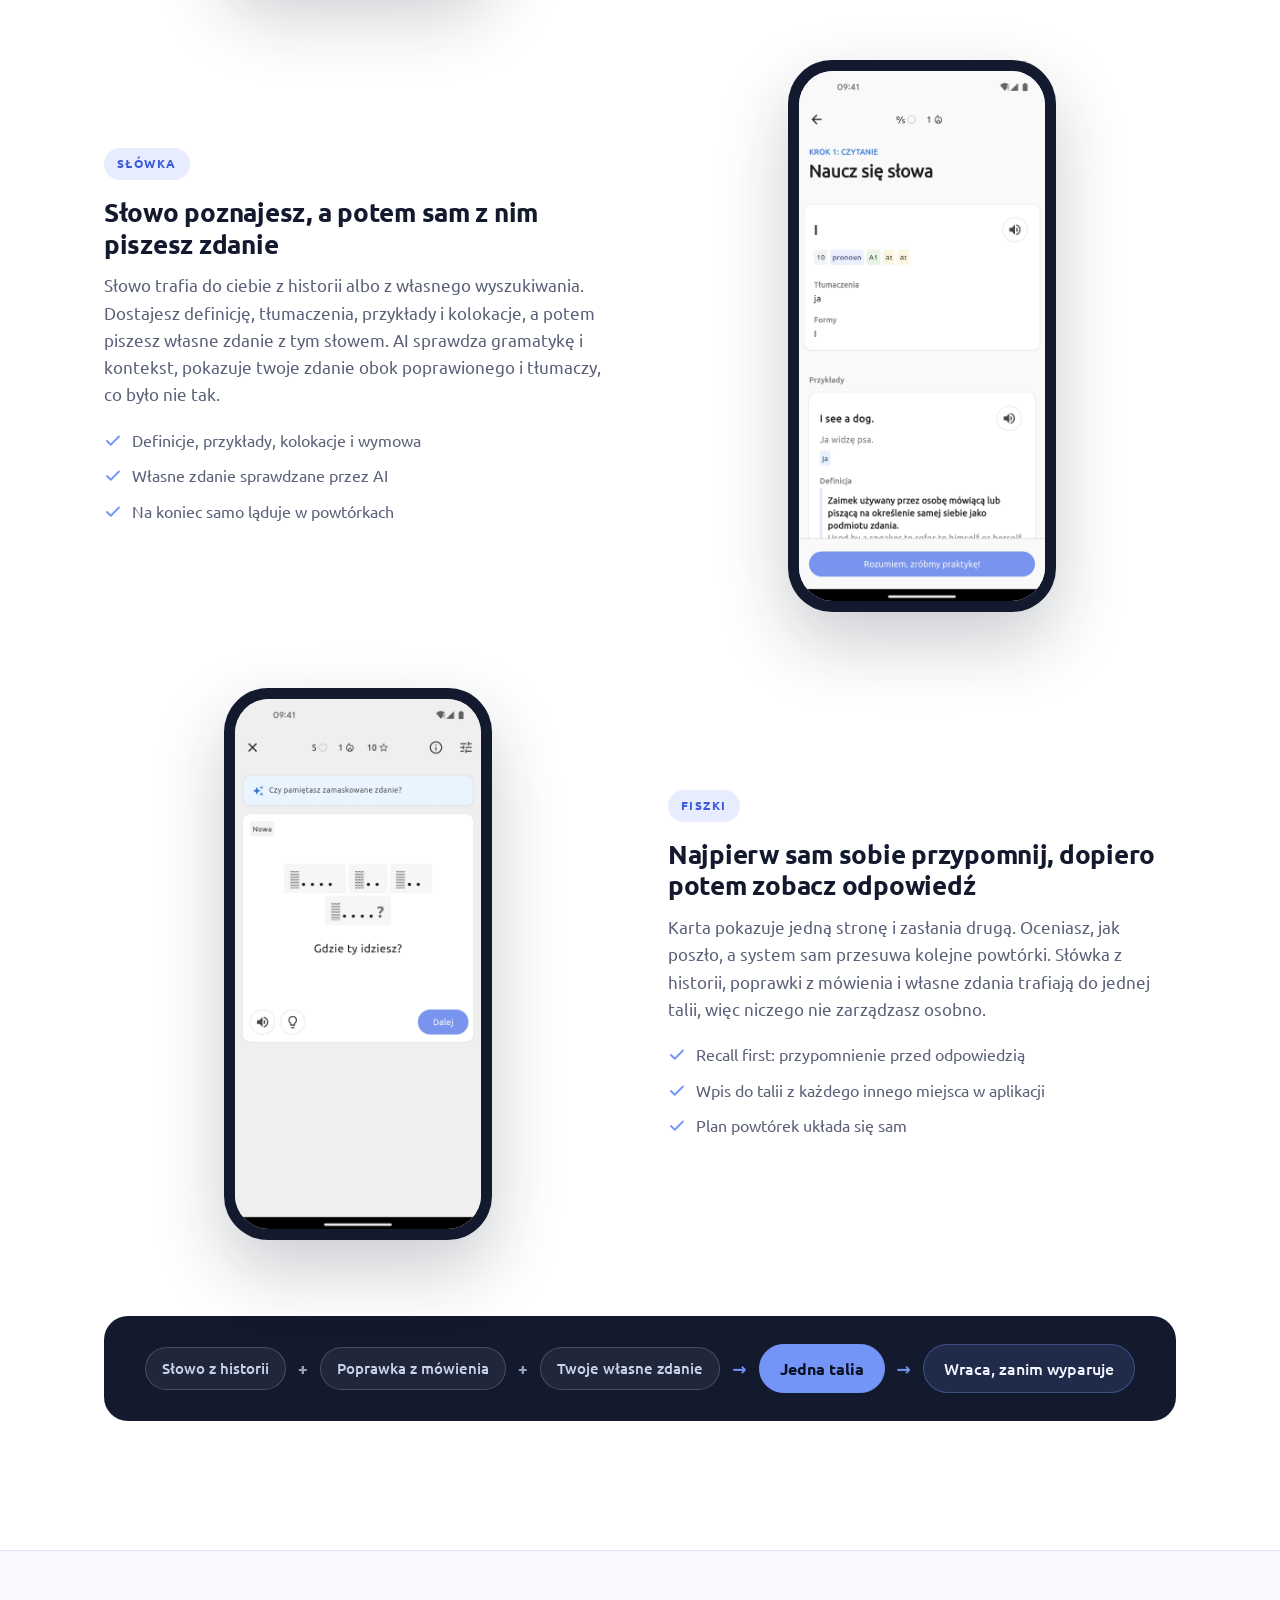
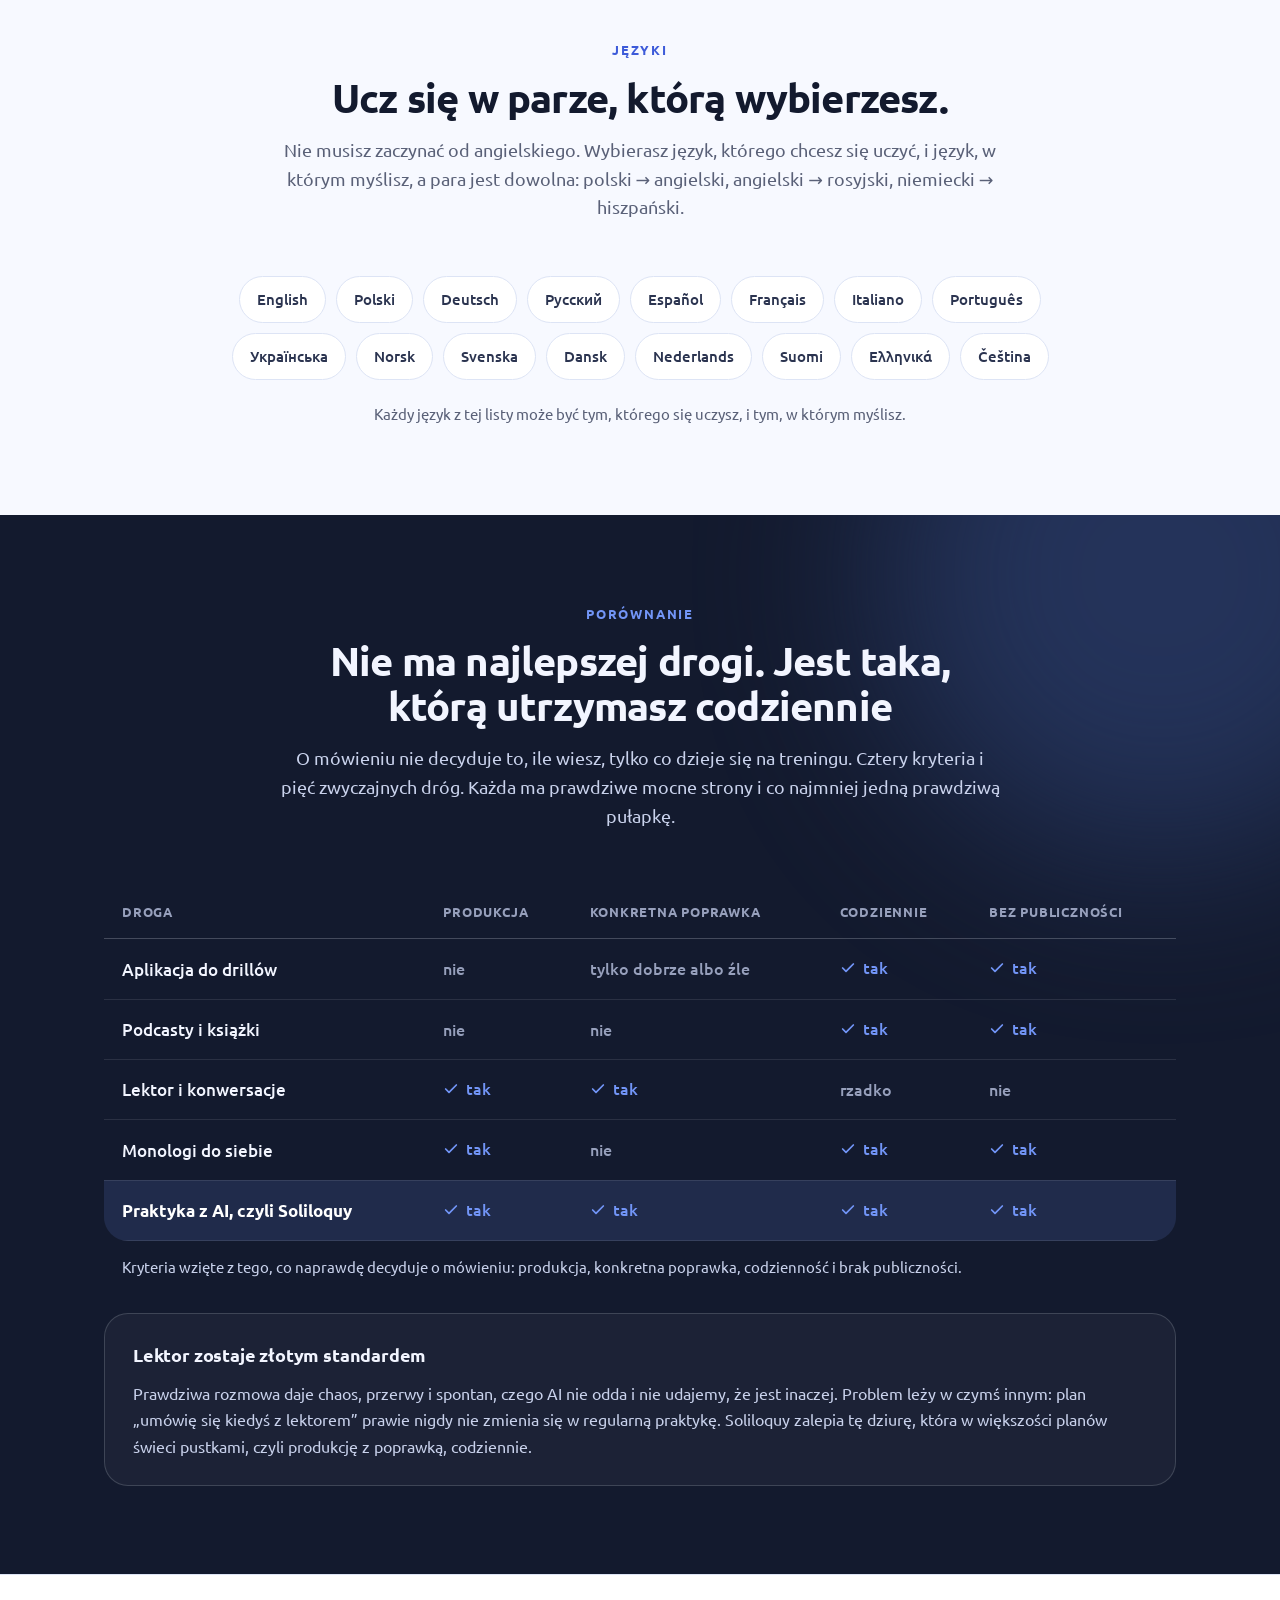
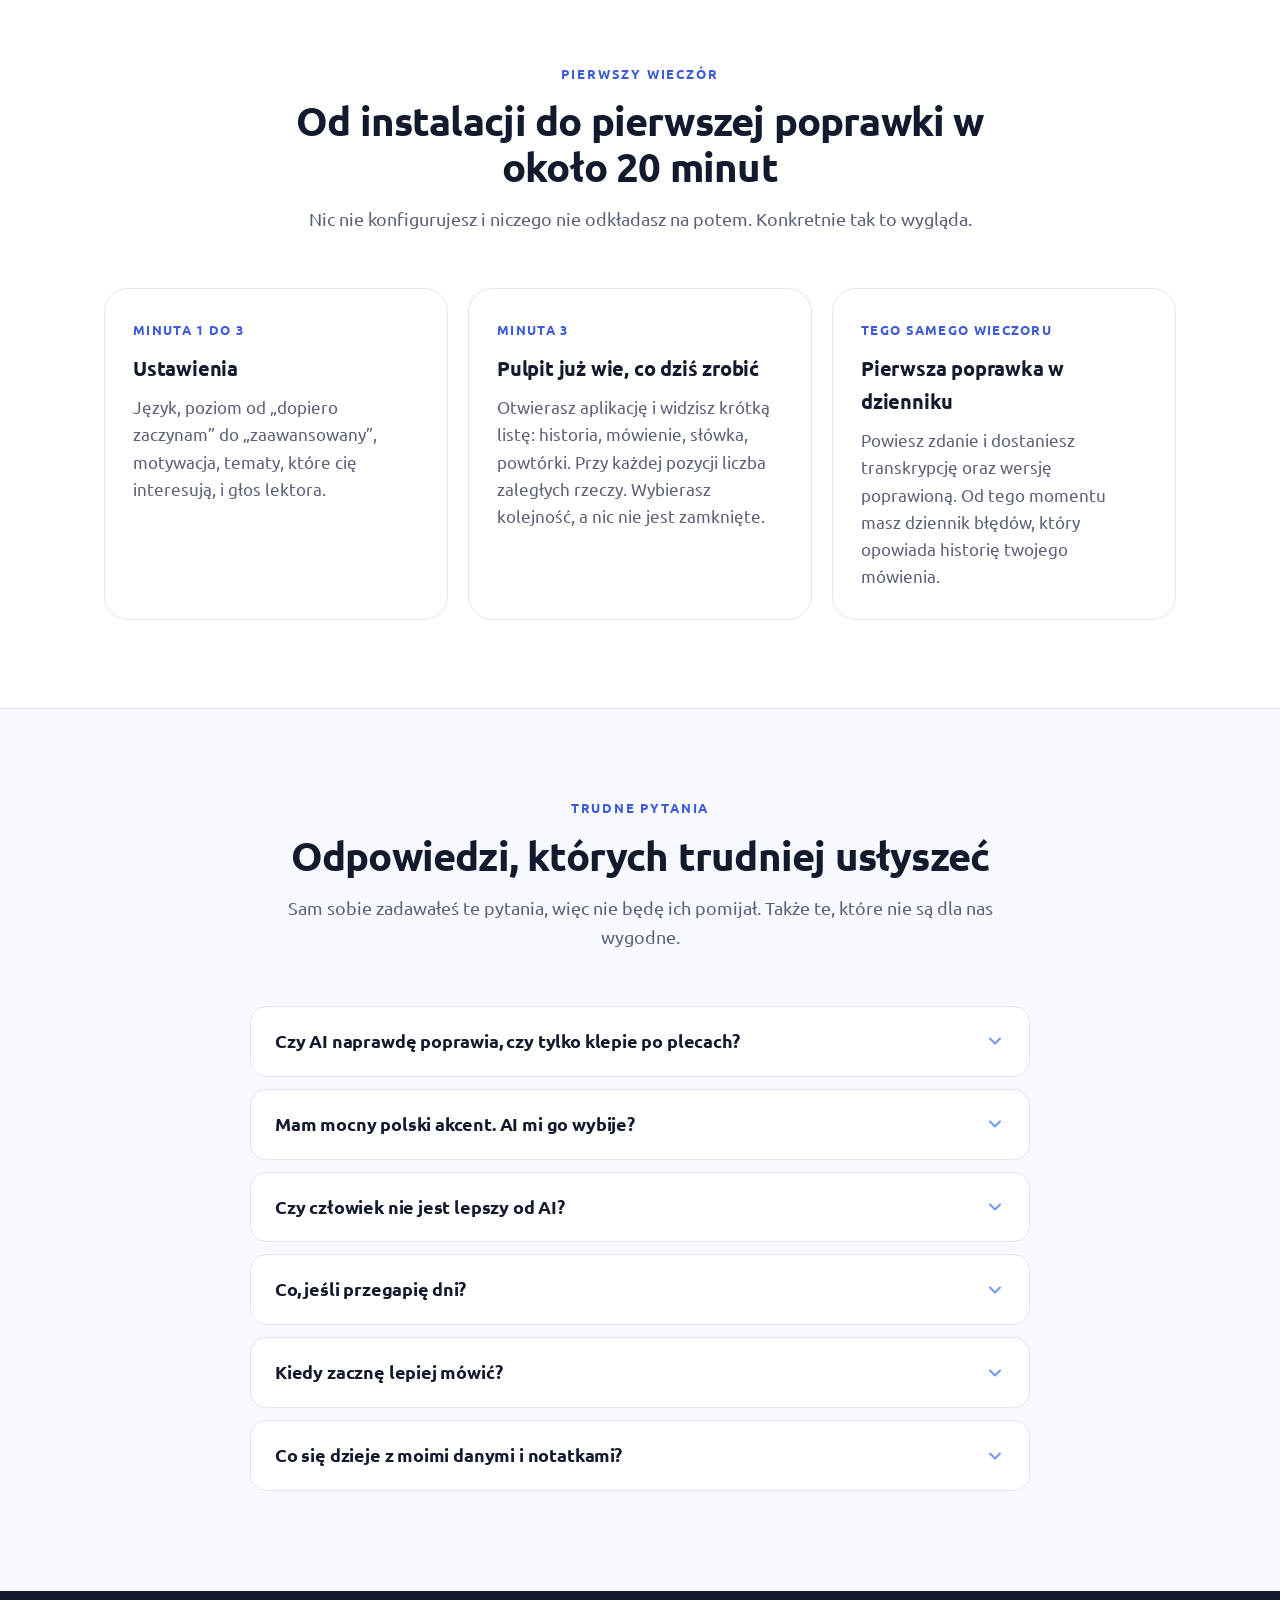
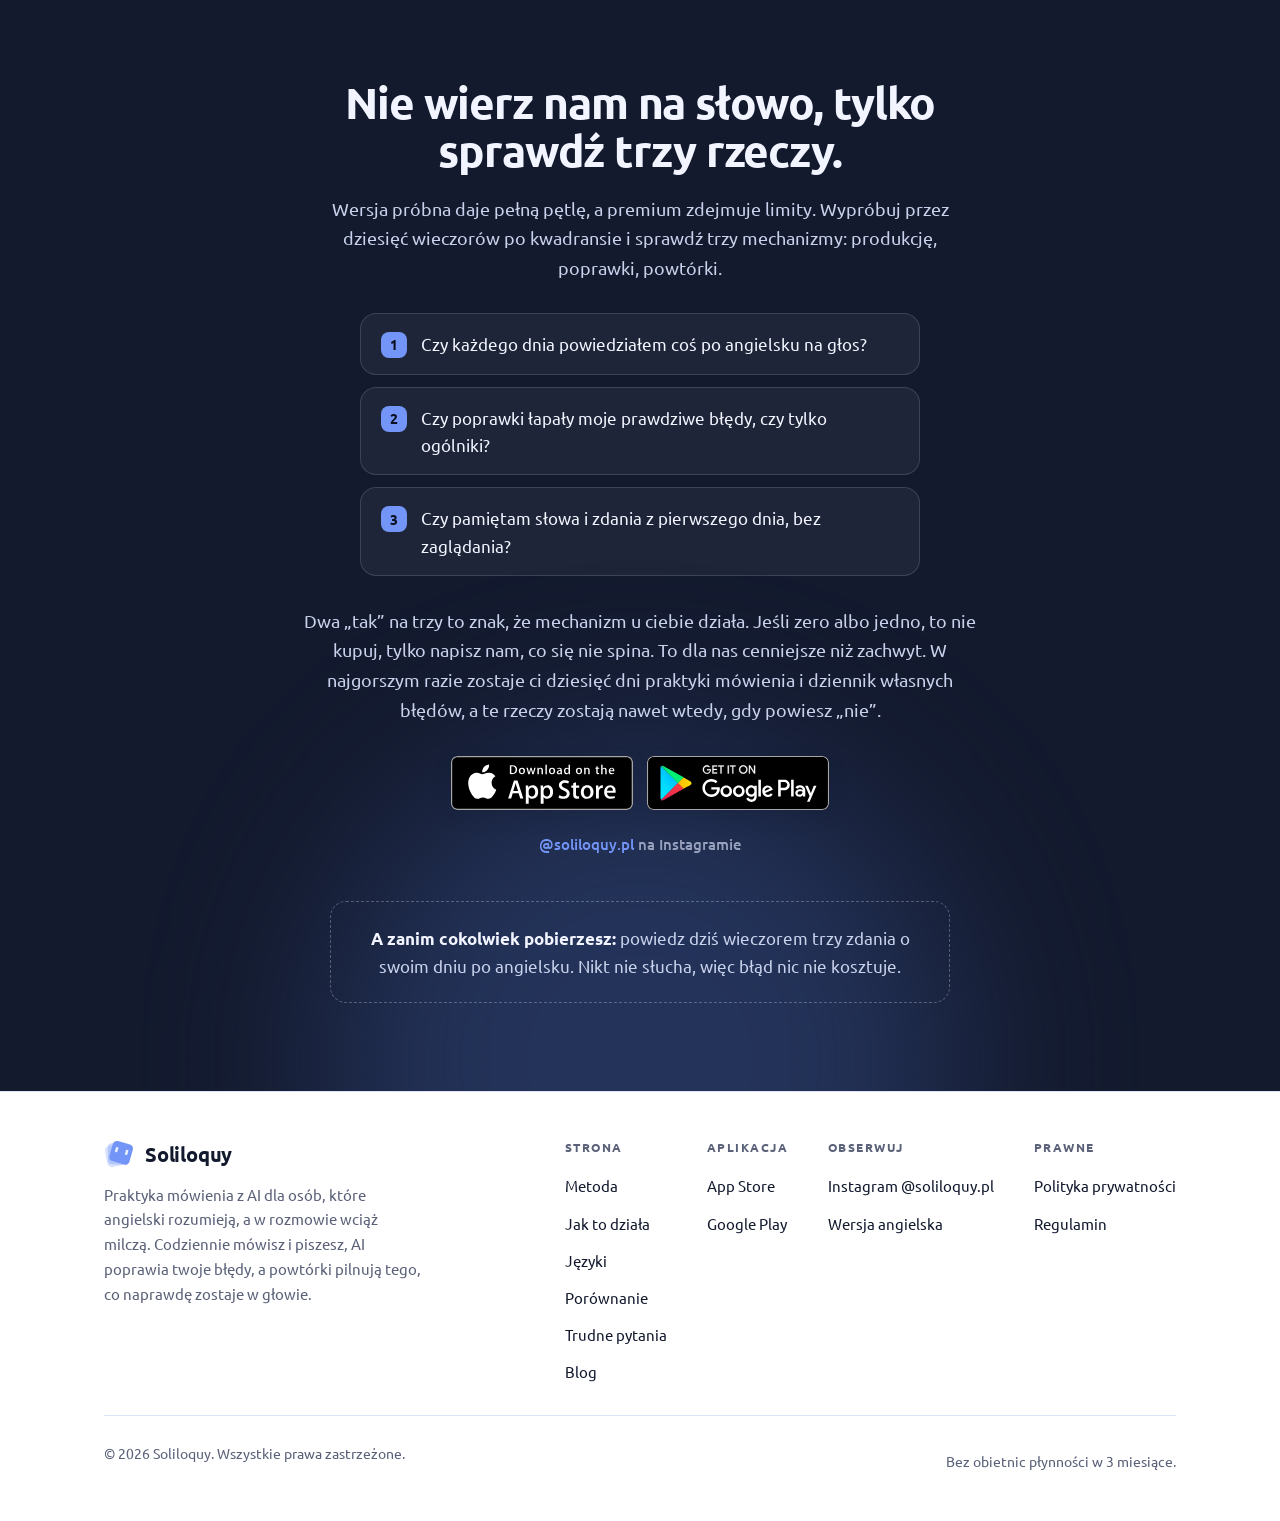
==== commit 28454991: "Publish the Polish blog" ====
--- a/index.html
+++ b/index.html
@@ -14,14 +14,22 @@
 <meta property="og:site_name" content="Soliloquy">
 <meta property="og:locale" content="pl_PL">
 <meta property="og:locale:alternate" content="en_GB">
+
 <meta property="og:url" content="https://soliloquy.pl/">
 <meta property="og:title" content="Soliloquy · Naucz się mówić po angielsku, nie tylko go rozumieć">
 <meta property="og:description" content="Codziennie mówisz i piszesz po angielsku, AI poprawia cię jak lektor i wyjaśnia każdy błąd, a system powtórek pilnuje, żeby nic nie wyparowało. 15 minut dziennie, sam, bez umawiania się z nikim.">
 <meta property="og:image" content="https://soliloquy.pl/assets/img/og-card-pl.png">
 <meta property="og:image:type" content="image/png">
+
 <meta property="og:image:width" content="1200">
+
 <meta property="og:image:height" content="630">
+
 <meta property="og:image:alt" content="Karta Soliloquy: ekran aplikacji z poprawką mówienia po angielsku">
+
+
+
+
 
 <meta name="twitter:card" content="summary_large_image">
 <meta name="twitter:title" content="Soliloquy · Naucz się mówić po angielsku, nie tylko go rozumieć">
@@ -29,16 +37,22 @@
 <meta name="twitter:image" content="https://soliloquy.pl/assets/img/og-card-pl.png">
 <meta name="twitter:image:alt" content="Karta Soliloquy: ekran aplikacji z poprawką mówienia po angielsku">
 
+
 <link rel="canonical" href="https://soliloquy.pl/">
 <link rel="alternate" hreflang="pl" href="https://soliloquy.pl/">
 <link rel="alternate" hreflang="en" href="https://soliloquy.fun/">
 <link rel="alternate" hreflang="x-default" href="https://soliloquy.fun/">
+<link rel="alternate" type="application/atom+xml" title="Blog Soliloquy" href="blog/feed.xml">
+<link rel="alternate" type="application/rss+xml" title="Blog Soliloquy" href="blog/index.xml">
 <link rel="icon" href="assets/img/favicon.svg" type="image/svg+xml">
 
 <link rel="preconnect" href="https://fonts.googleapis.com">
 <link rel="preconnect" href="https://fonts.gstatic.com" crossorigin>
-<link href="https://fonts.googleapis.com/css2?family=Ubuntu:wght@400;500;700&display=swap" rel="stylesheet">
+<link href="https://fonts.googleapis.com/css2?family=Ubuntu:wght@400;500;700&amp;display=swap" rel="stylesheet">
 <link rel="stylesheet" href="assets/styles.css">
+
+<script type="application/ld+json">{"@context":"https://schema.org","@graph":[{"@type":"WebSite","@id":"https://soliloquy.pl/#website","url":"https://soliloquy.pl/","name":"Soliloquy","description":"Codziennie mówisz i piszesz po angielsku, AI poprawia cię jak lektor i wyjaśnia każdy błąd, a system powtórek pilnuje, żeby nic nie wyparowało. 15 minut dziennie, sam, bez umawiania się z nikim.","inLanguage":"pl","publisher":{"@type":"Organization","@id":"https://soliloquy.pl/#organization","name":"Soliloquy","url":"https://soliloquy.pl/","logo":{"@type":"ImageObject","url":"https://soliloquy.pl/assets/img/soliloquy-logo.svg"}}}]}</script>
+
 
 <!-- ============================================================
      ANALYTICS
@@ -49,6 +63,7 @@
      ============================================================ -->
 
 </head>
+
 
 <body>
 <a class="skip-link" href="#main">Przejdź do treści</a>
@@ -66,9 +81,11 @@
       <a href="#languages">Języki</a>
       <a href="#compare">Porównanie</a>
       <a href="#faq">Trudne pytania</a>
+      <a href="blog/">Blog</a>
       </div>
   </div>
 </nav>
+
 
 <!-- ======================= HERO ======================= -->
 <header class="hero" id="top">
@@ -393,7 +410,7 @@
       <p class="lead">O mówieniu nie decyduje to, ile wiesz, tylko co dzieje się na treningu. Cztery kryteria i pięć zwyczajnych dróg. Każda ma prawdziwe mocne strony i co najmniej jedną prawdziwą pułapkę.</p>
     </div>
 
-    <div class="table-scroll reveal">
+    <div class="table-scroll reveal" tabindex="0">
       <table>
         <thead>
           <tr>
@@ -600,6 +617,7 @@
             <li><a href="#languages" rel="noopener">Języki</a></li>
             <li><a href="#compare" rel="noopener">Porównanie</a></li>
             <li><a href="#faq" rel="noopener">Trudne pytania</a></li>
+            <li><a href="blog/" rel="noopener">Blog</a></li>
             </ul>
         </div>
         <div class="foot-col">
@@ -632,6 +650,8 @@
     </div>
   </div>
 </footer>
+<script>document.getElementById('year').textContent = new Date().getFullYear();</script>
+
 
 <script>
   // Placeholder frames: while a screenshot is missing from assets/img/screens/
@@ -677,7 +697,6 @@
     });
   }
 
-  document.getElementById('year').textContent = new Date().getFullYear();
 </script>
 </body>
 </html>
--- a/assets/styles.css
+++ b/assets/styles.css
@@ -485,13 +485,13 @@
 }
 .foot-top {
   display: flex; flex-wrap: wrap; align-items: flex-start;
-  justify-content: space-between; gap: 32px; padding-bottom: 30px;
+  justify-content: space-between; gap: 24px; padding-bottom: 30px;
   border-bottom: 1px solid var(--line);
 }
 .foot-brand { max-width: 320px; }
 .foot-brand .brand { margin-bottom: 12px; }
 .foot-brand p { font-size: 15px; color: var(--muted-ink); }
-.foot-cols { display: flex; flex-wrap: wrap; gap: 48px; }
+.foot-cols { display: flex; flex-wrap: wrap; gap: 40px; }
 .foot-col h4 {
   font-size: 12px; font-weight: 700; letter-spacing: .12em; text-transform: uppercase;
   color: var(--muted-ink); margin: 0 0 14px;
@@ -669,3 +669,207 @@
   .nav, .glow, .phone .notch { display: none; }
   body { background: #FFFFFF; }
 }
+
+/* ---------------- Blog ---------------- */
+
+.blog-main { padding: 56px 0 80px; }
+.crumbs {
+  display: flex; flex-wrap: wrap; gap: 8px; align-items: center;
+  font-size: 14px; color: var(--muted-ink); margin-bottom: 32px;
+}
+.crumbs a { color: var(--accent-ink); }
+.crumbs a:hover { color: var(--ink); }
+
+.blog-head { max-width: 760px; margin: 0 auto 48px; text-align: center; }
+.blog-head h1 {
+  font-size: clamp(36px, 5vw, 56px); line-height: 1.08;
+  letter-spacing: -.03em; margin: 12px 0 18px;
+}
+.blog-head .lead {
+  font-size: 18px; line-height: 1.6; color: var(--muted-ink);
+  max-width: 620px; margin: 0 auto;
+}
+.blog-feed { margin-top: 18px; font-size: 14px; }
+.blog-feed a { color: var(--accent-ink); font-weight: 500; }
+
+.post-list { display: grid; gap: 18px; max-width: 820px; margin: 0 auto; }
+.post-card {
+  background: var(--surface); border: 1px solid var(--line);
+  border-radius: var(--radius-lg); padding: 28px 30px;
+  box-shadow: var(--shadow-card);
+  transition: transform .2s, box-shadow .2s, border-color .2s;
+}
+.post-card:hover {
+  transform: translateY(-2px); box-shadow: var(--shadow-pop);
+  border-color: #C3D2FA;
+}
+.post-card-meta {
+  display: flex; flex-wrap: wrap; gap: 8px; align-items: center;
+  font-size: 13.5px; color: var(--muted-ink); margin-bottom: 10px;
+}
+.post-card h2 {
+  font-size: clamp(22px, 2.4vw, 28px); line-height: 1.18;
+  letter-spacing: -.02em; margin: 0 0 10px;
+}
+.post-card h2 a { color: var(--ink); }
+.post-card h2 a:hover { color: var(--accent-ink); }
+.post-card p { font-size: 16px; color: var(--muted-ink); margin: 0 0 16px; }
+.post-card-link { font-size: 15px; font-weight: 700; color: var(--accent-ink); }
+.post-card-link:hover { color: var(--ink); }
+
+.draft-badge {
+  display: inline-flex; align-items: center; padding: 3px 9px;
+  border-radius: var(--r-pill); background: var(--accent-wash);
+  color: var(--accent-ink); font-size: 12px; font-weight: 700;
+  letter-spacing: .02em;
+}
+.blog-empty {
+  max-width: 620px; margin: 0 auto; padding: 28px 30px;
+  background: var(--surface); border: 1px solid var(--line);
+  border-radius: var(--radius-lg); color: var(--muted-ink);
+  text-align: center;
+}
+.blog-back { text-align: center; margin-top: 40px; font-size: 15px; }
+.blog-back a { color: var(--accent-ink); font-weight: 500; }
+
+/* One post */
+.post { max-width: 760px; margin: 0 auto; }
+.post-head { margin-bottom: 36px; }
+.post-head h1 {
+  font-size: clamp(32px, 4.6vw, 52px); line-height: 1.08;
+  letter-spacing: -.03em; margin: 0 0 16px;
+}
+.post-dek {
+  font-size: 19px; line-height: 1.55; color: var(--muted-ink);
+  margin: 0 0 20px;
+}
+.post-meta {
+  display: flex; flex-wrap: wrap; gap: 8px; align-items: center;
+  font-size: 14px; color: var(--muted-ink);
+}
+.legacy-note {
+  padding: 16px 20px; margin: 0 0 30px;
+  border: 1px solid #C3D2FA; border-radius: var(--radius);
+  background: var(--accent-wash); color: var(--accent-ink);
+  font-size: 15px;
+}
+
+.prose { font-size: 17.5px; line-height: 1.72; color: var(--ink-soft); }
+.prose p { margin: 0 0 22px; }
+.prose h2 {
+  font-size: clamp(24px, 3vw, 32px); line-height: 1.18;
+  letter-spacing: -.02em; color: var(--ink); margin: 48px 0 16px;
+}
+.prose h3 {
+  font-size: clamp(20px, 2.4vw, 24px); line-height: 1.22;
+  letter-spacing: -.01em; color: var(--ink); margin: 34px 0 12px;
+}
+.prose h4 {
+  font-size: 19px; line-height: 1.25; color: var(--ink);
+  margin: 28px 0 10px;
+}
+.prose a {
+  color: var(--accent-ink); text-decoration: underline;
+  text-underline-offset: 3px;
+}
+.prose a:hover { color: var(--ink); }
+.prose strong { color: var(--ink); font-weight: 700; }
+.prose ul, .prose ol { margin: 0 0 24px; padding-left: 26px; }
+.prose li { margin: 0 0 10px; }
+.prose li > p { margin: 0; }
+.prose li > ul, .prose li > ol { margin-top: 10px; margin-bottom: 0; }
+.prose blockquote {
+  margin: 28px 0; padding: 4px 0 4px 20px;
+  border-left: 3px solid var(--accent); color: var(--muted-ink);
+}
+.prose blockquote p:last-child { margin-bottom: 0; }
+.prose code {
+  font-family: ui-monospace, SFMono-Regular, Menlo, Consolas, monospace;
+  font-size: .9em; background: var(--surface-2);
+  border: 1px solid var(--line); border-radius: 6px; padding: 1px 6px;
+}
+.prose pre {
+  margin: 26px 0; padding: 20px 22px;
+  background: var(--dark); color: var(--dark-ink);
+  border-radius: var(--radius); overflow-x: auto;
+}
+.prose pre code {
+  background: none; border: 0; padding: 0;
+  color: inherit; font-size: 14.5px; line-height: 1.6;
+}
+.prose img {
+  display: block; max-width: 100%; height: auto;
+  margin: 28px auto; border-radius: var(--radius);
+  box-shadow: var(--shadow-card);
+}
+.prose hr { border: 0; border-top: 1px solid var(--line); margin: 40px 0; }
+.prose .table-scroll {
+  margin: 26px 0; border: 1px solid var(--line);
+  border-radius: var(--radius);
+}
+.prose table { width: 100%; border-collapse: collapse; font-size: 16px; }
+.prose th, .prose td {
+  padding: 12px 14px; border-bottom: 1px solid var(--line);
+  text-align: left; vertical-align: top;
+}
+.prose th { background: var(--surface-2); color: var(--ink); font-weight: 700; }
+.prose tbody th { color: var(--ink); }
+.prose td { color: var(--ink-soft); font-size: 16px; }
+.prose tr:last-child td { border-bottom: 0; }
+.prose .align-right { text-align: right; }
+.prose .align-center { text-align: center; }
+.prose .align-left { text-align: left; }
+
+.post-cta {
+  margin: 48px 0 0; padding: 32px 34px;
+  border-radius: var(--radius-lg); background: var(--dark);
+  color: var(--dark-ink);
+}
+.post-cta h2 {
+  font-size: clamp(22px, 2.6vw, 28px); line-height: 1.16;
+  letter-spacing: -.02em; margin: 0 0 10px; color: var(--dark-ink);
+}
+.post-cta p { font-size: 16.5px; color: var(--dark-soft); margin: 0 0 22px; }
+.post-cta .btn-primary { background: var(--accent); color: #0B1120; }
+.post-cta .btn-primary:hover { background: #8AA8FA; }
+
+.post-pager { display: grid; grid-template-columns: 1fr 1fr; gap: 14px; margin-top: 32px; }
+.pager-link {
+  display: flex; flex-direction: column; gap: 6px;
+  padding: 18px 20px; border: 1px solid var(--line);
+  border-radius: var(--radius); background: var(--surface);
+  transition: border-color .2s, transform .2s;
+}
+.pager-link:hover { border-color: var(--accent); transform: translateY(-2px); }
+.pager-link span {
+  font-size: 12.5px; font-weight: 700; letter-spacing: .08em;
+  text-transform: uppercase; color: var(--muted-ink);
+}
+.pager-link strong { font-size: 15.5px; line-height: 1.3; color: var(--ink); }
+.pager-next { text-align: right; }
+.post-back { text-align: center; margin-top: 32px; font-size: 15px; }
+.post-back a { color: var(--accent-ink); font-weight: 500; }
+
+@media (max-width: 760px) {
+  .blog-main { padding: 36px 0 56px; }
+  .blog-head { margin-bottom: 32px; }
+  .post-card { padding: 22px; }
+  .post-pager { grid-template-columns: 1fr; }
+  .pager-next { text-align: left; }
+  .prose { font-size: 16.5px; }
+  .post-cta { padding: 26px 24px; }
+}
+
+@media (max-width: 640px) {
+  /* The landing comparison table turns into cards on a phone, but a prose
+     table keeps its columns and scrolls inside its own frame. */
+  .prose .table-scroll {
+    overflow-x: auto;
+    -webkit-overflow-scrolling: touch;
+    border-radius: var(--radius);
+  }
+}
+
+/* Focusable table frames need a visible ring, and the landing comparison table
+   sits on the dark panel where the usual accent-ink ring is too quiet. */
+.compare .table-scroll:focus-visible { outline-color: var(--accent); }
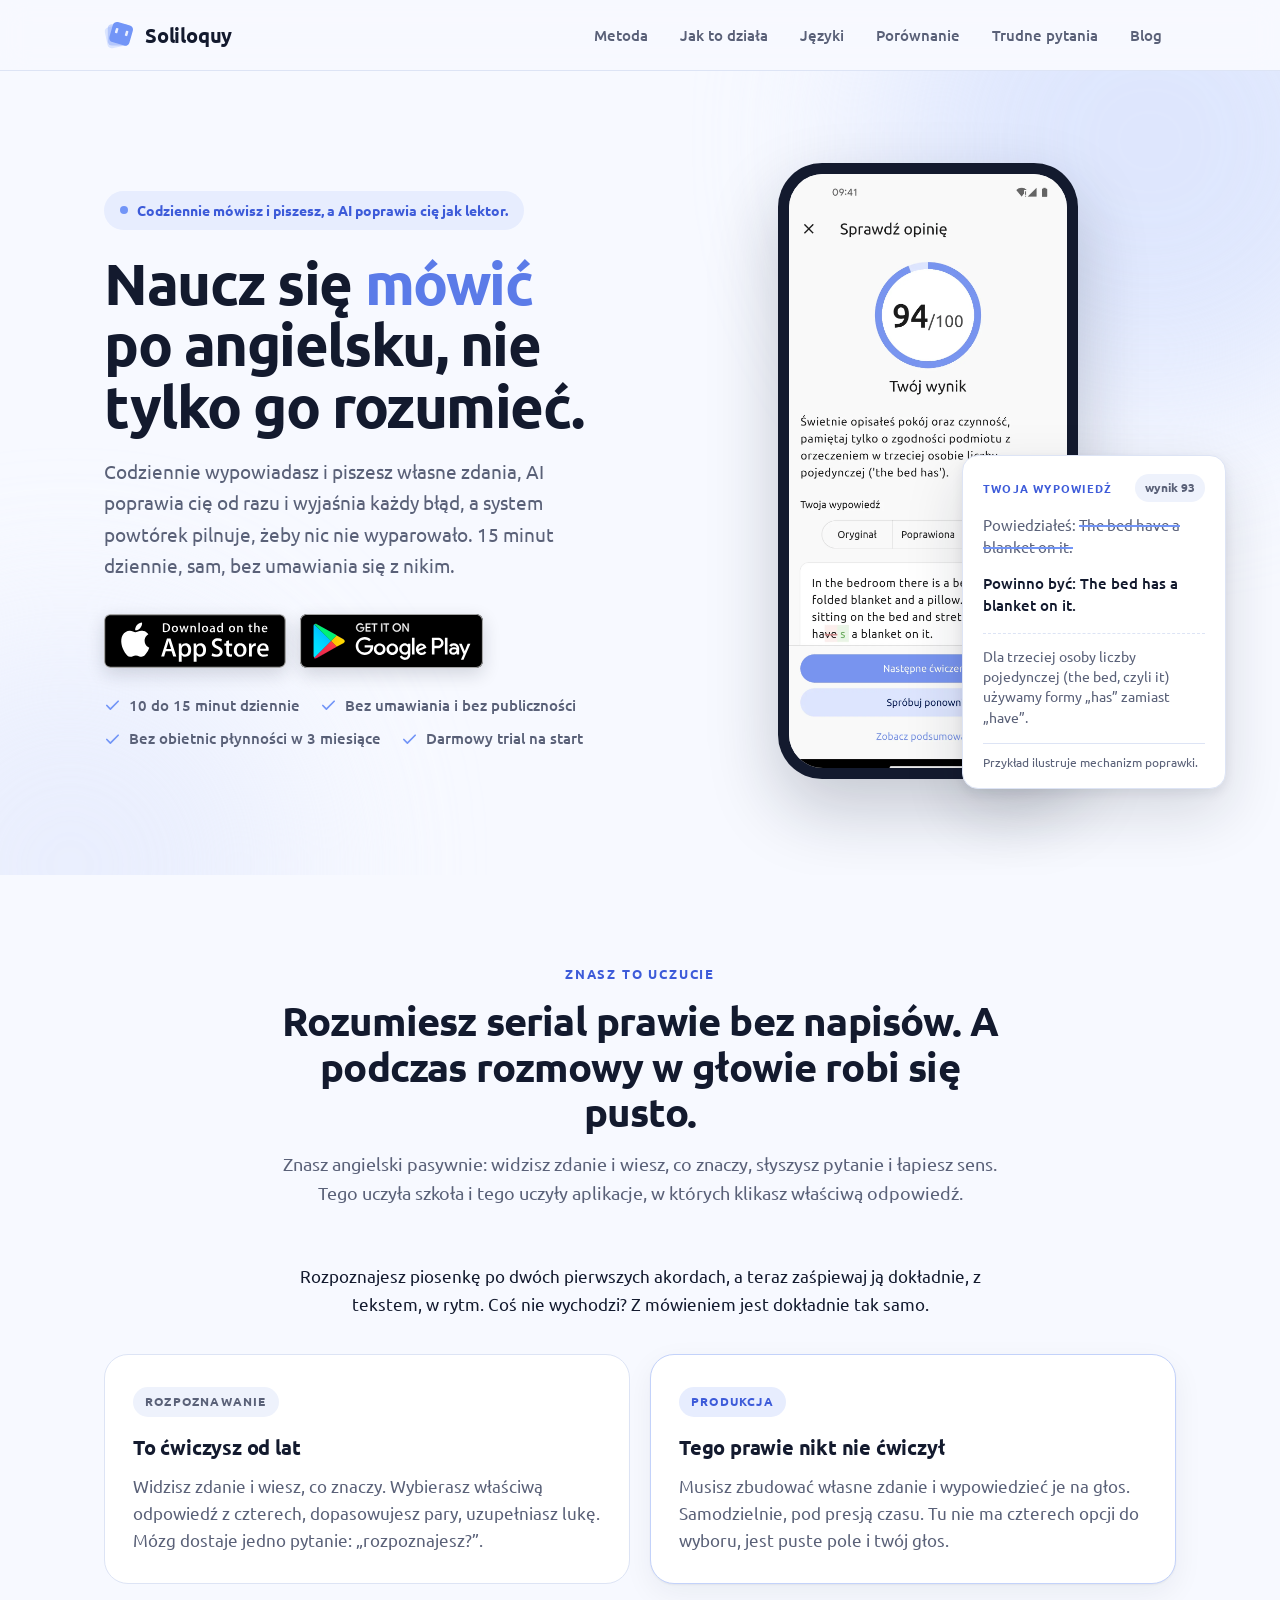
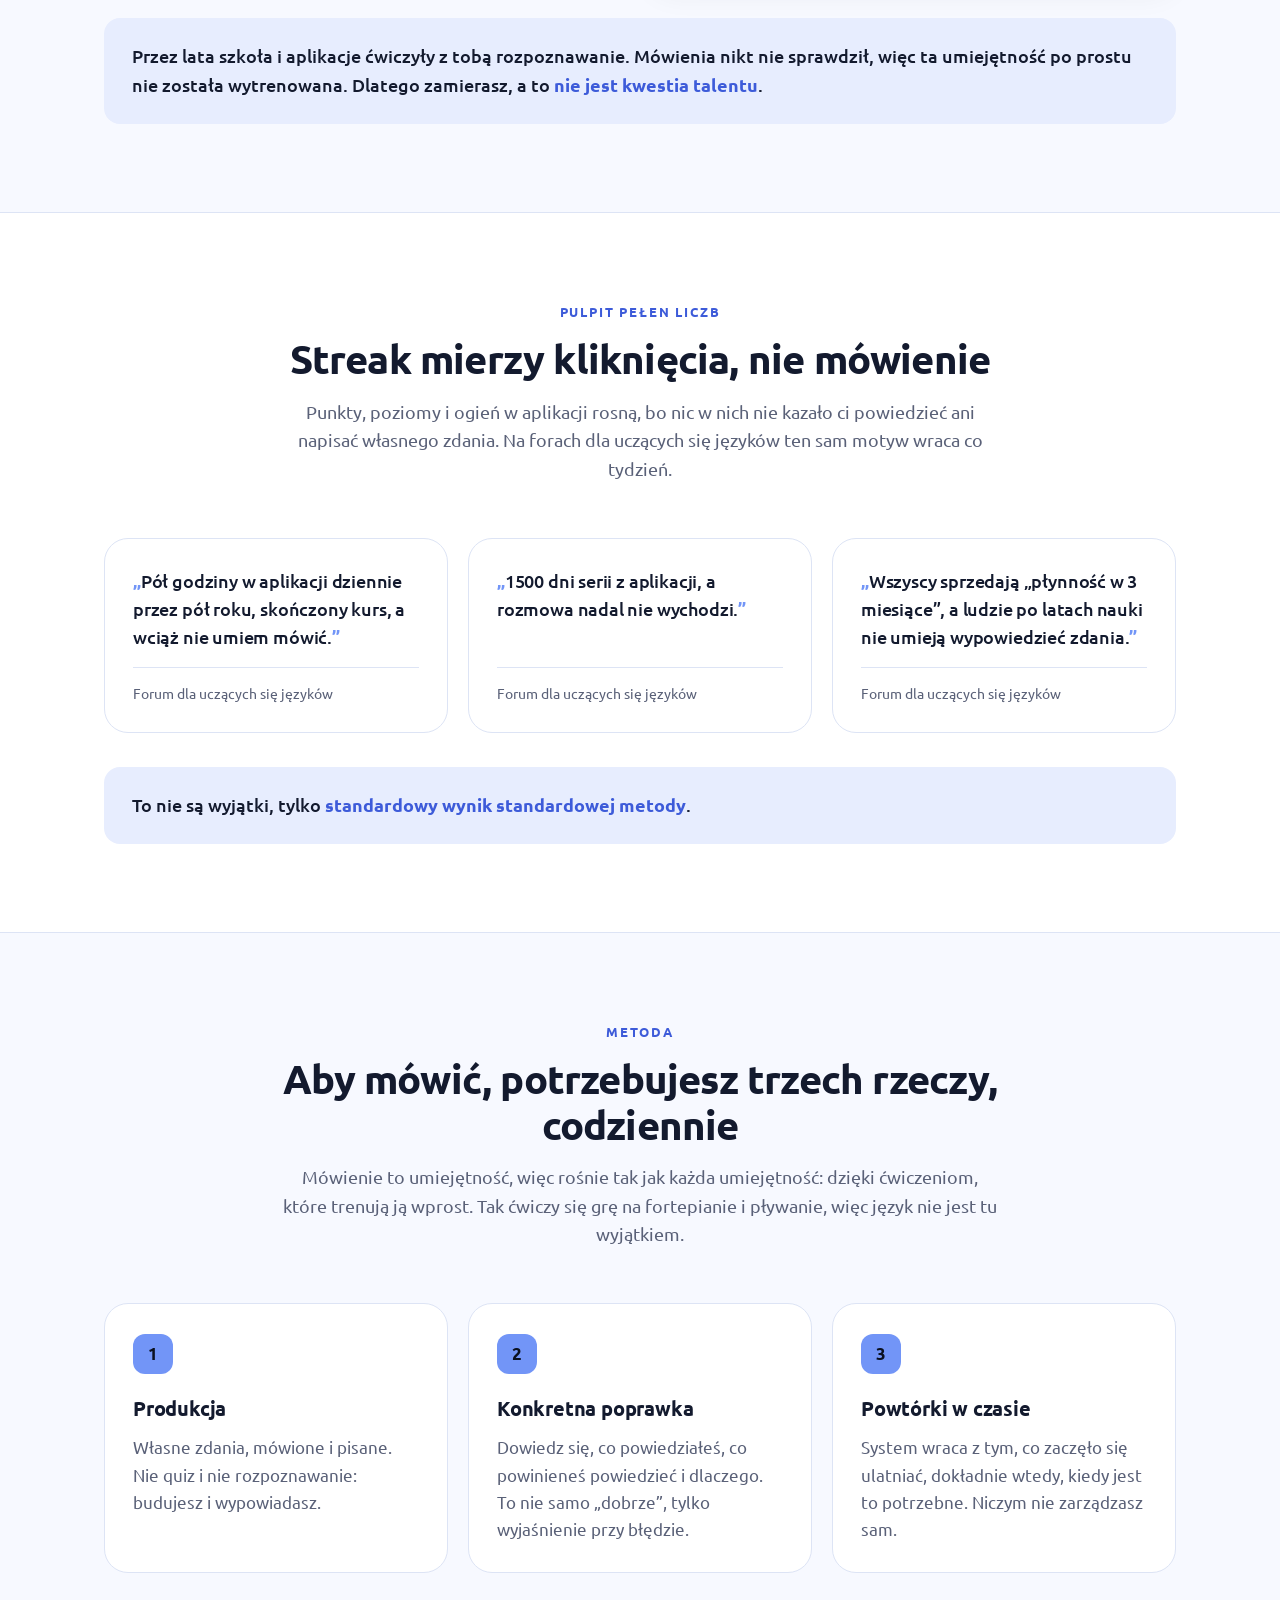
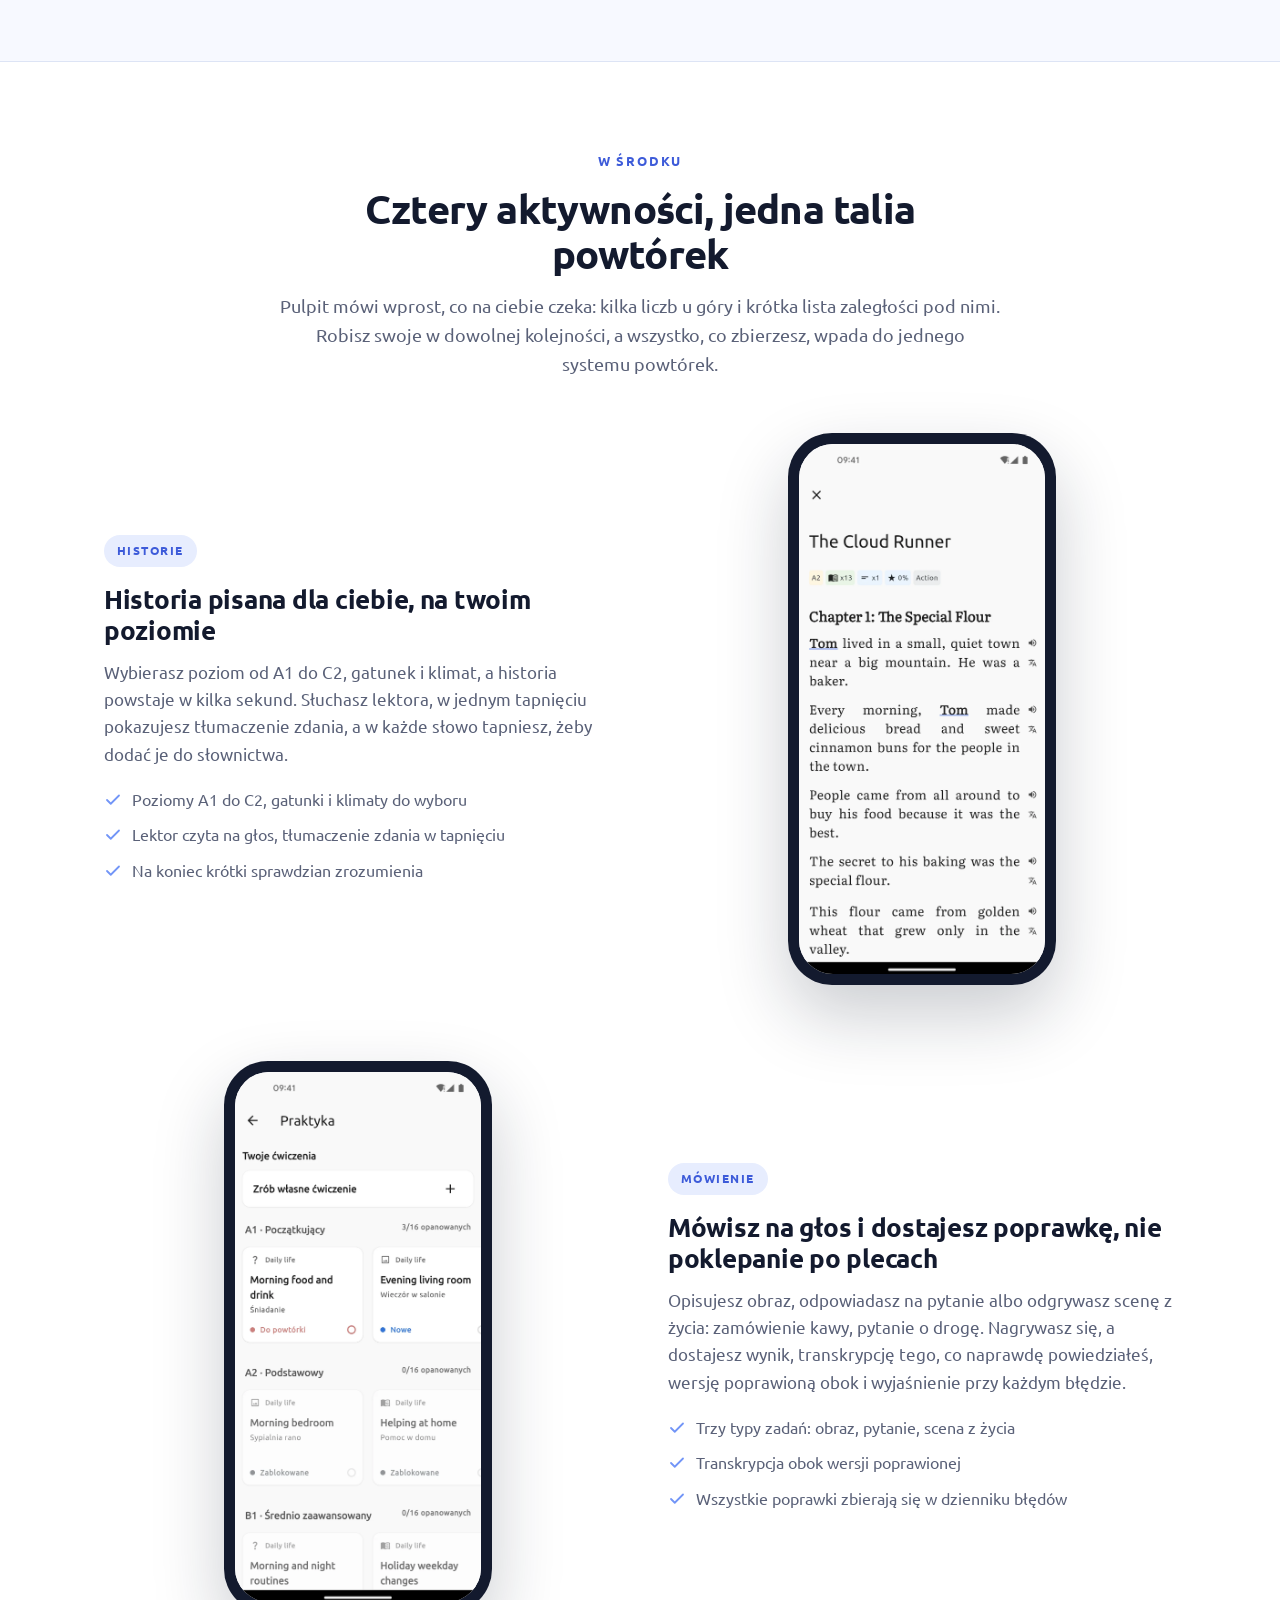
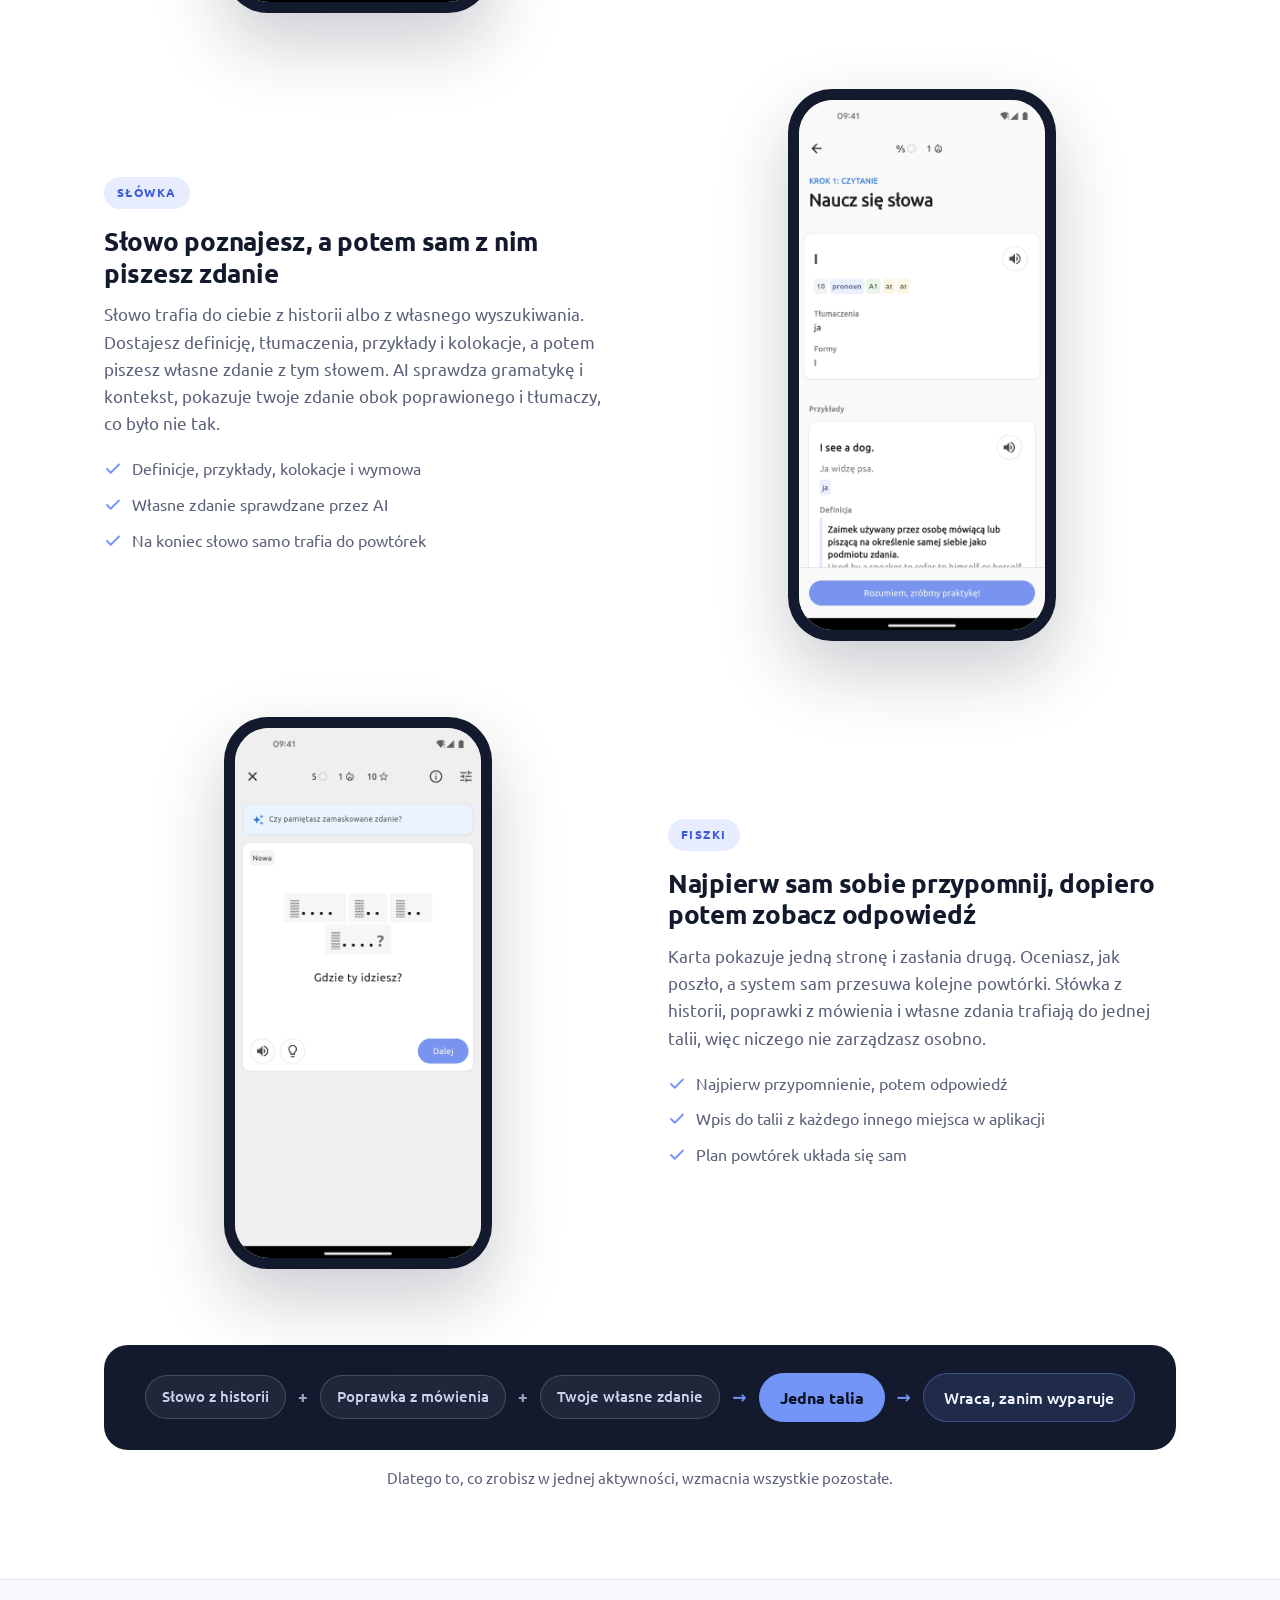
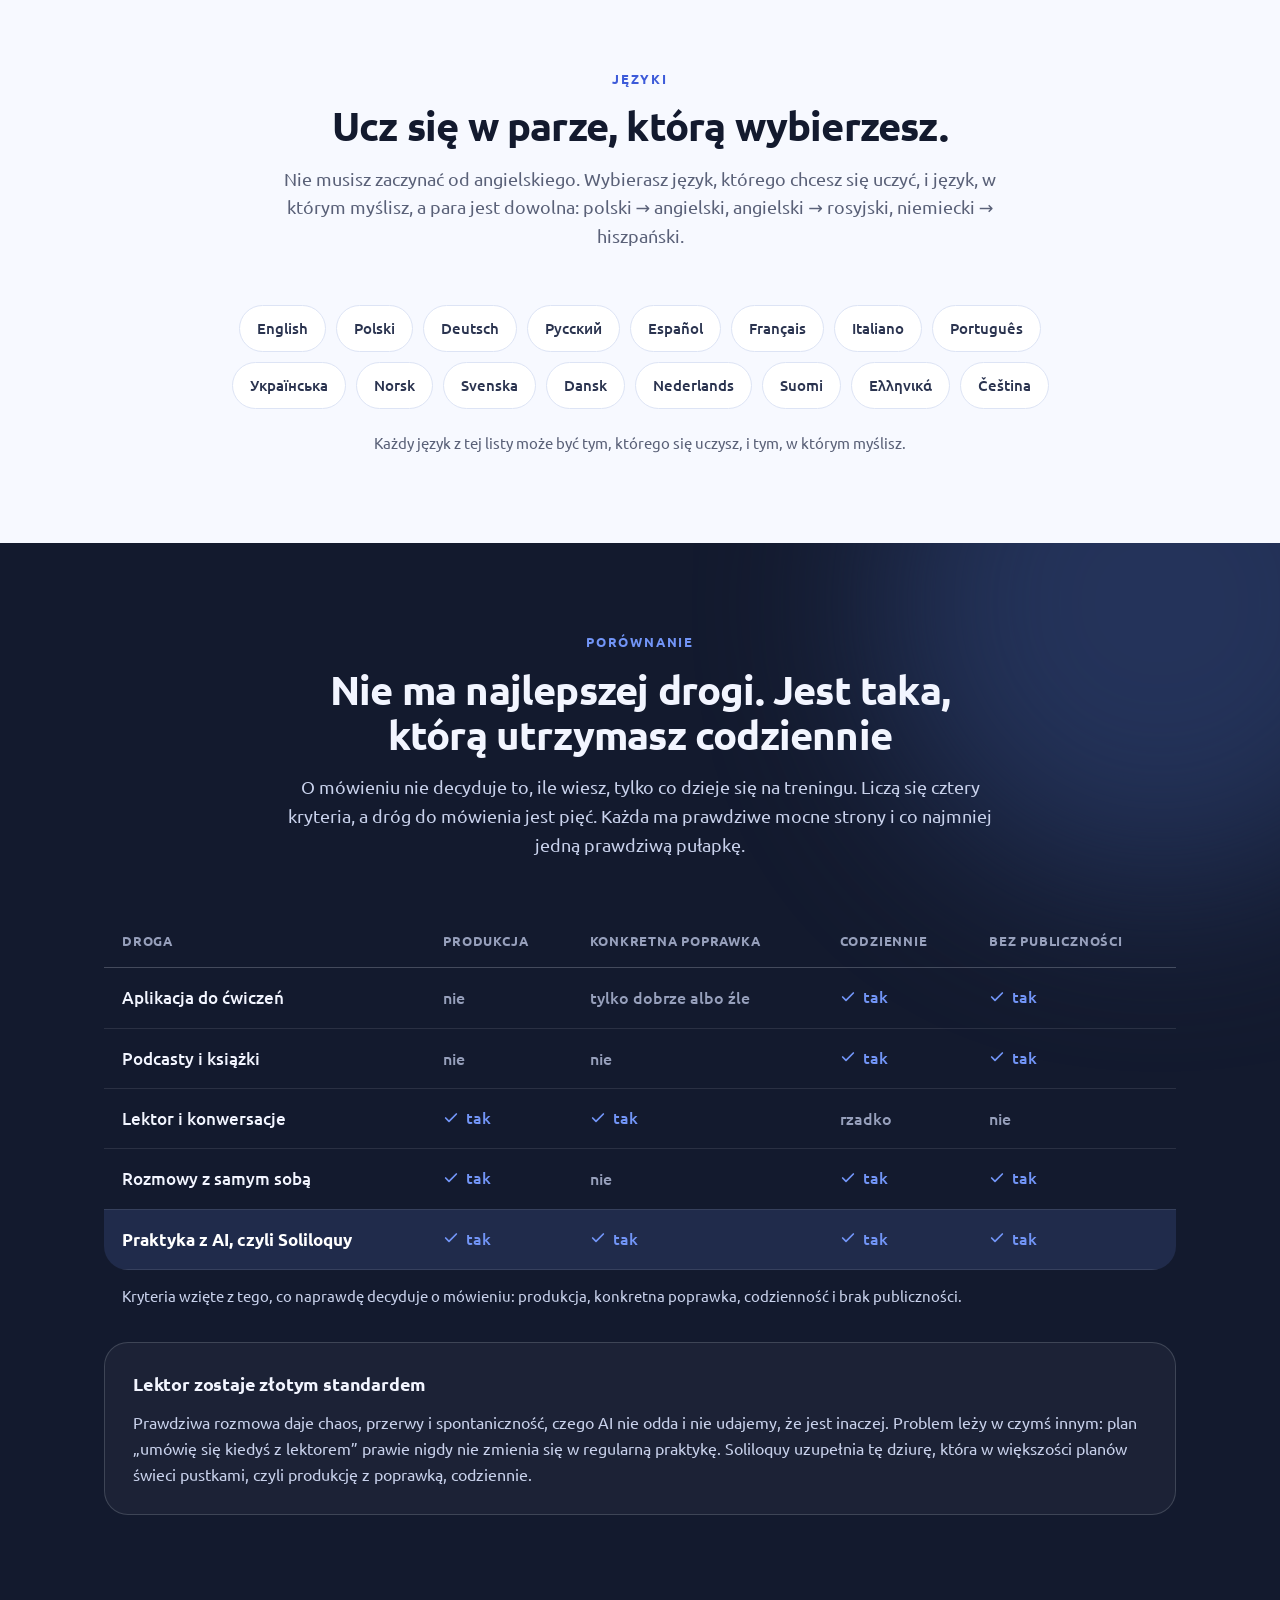
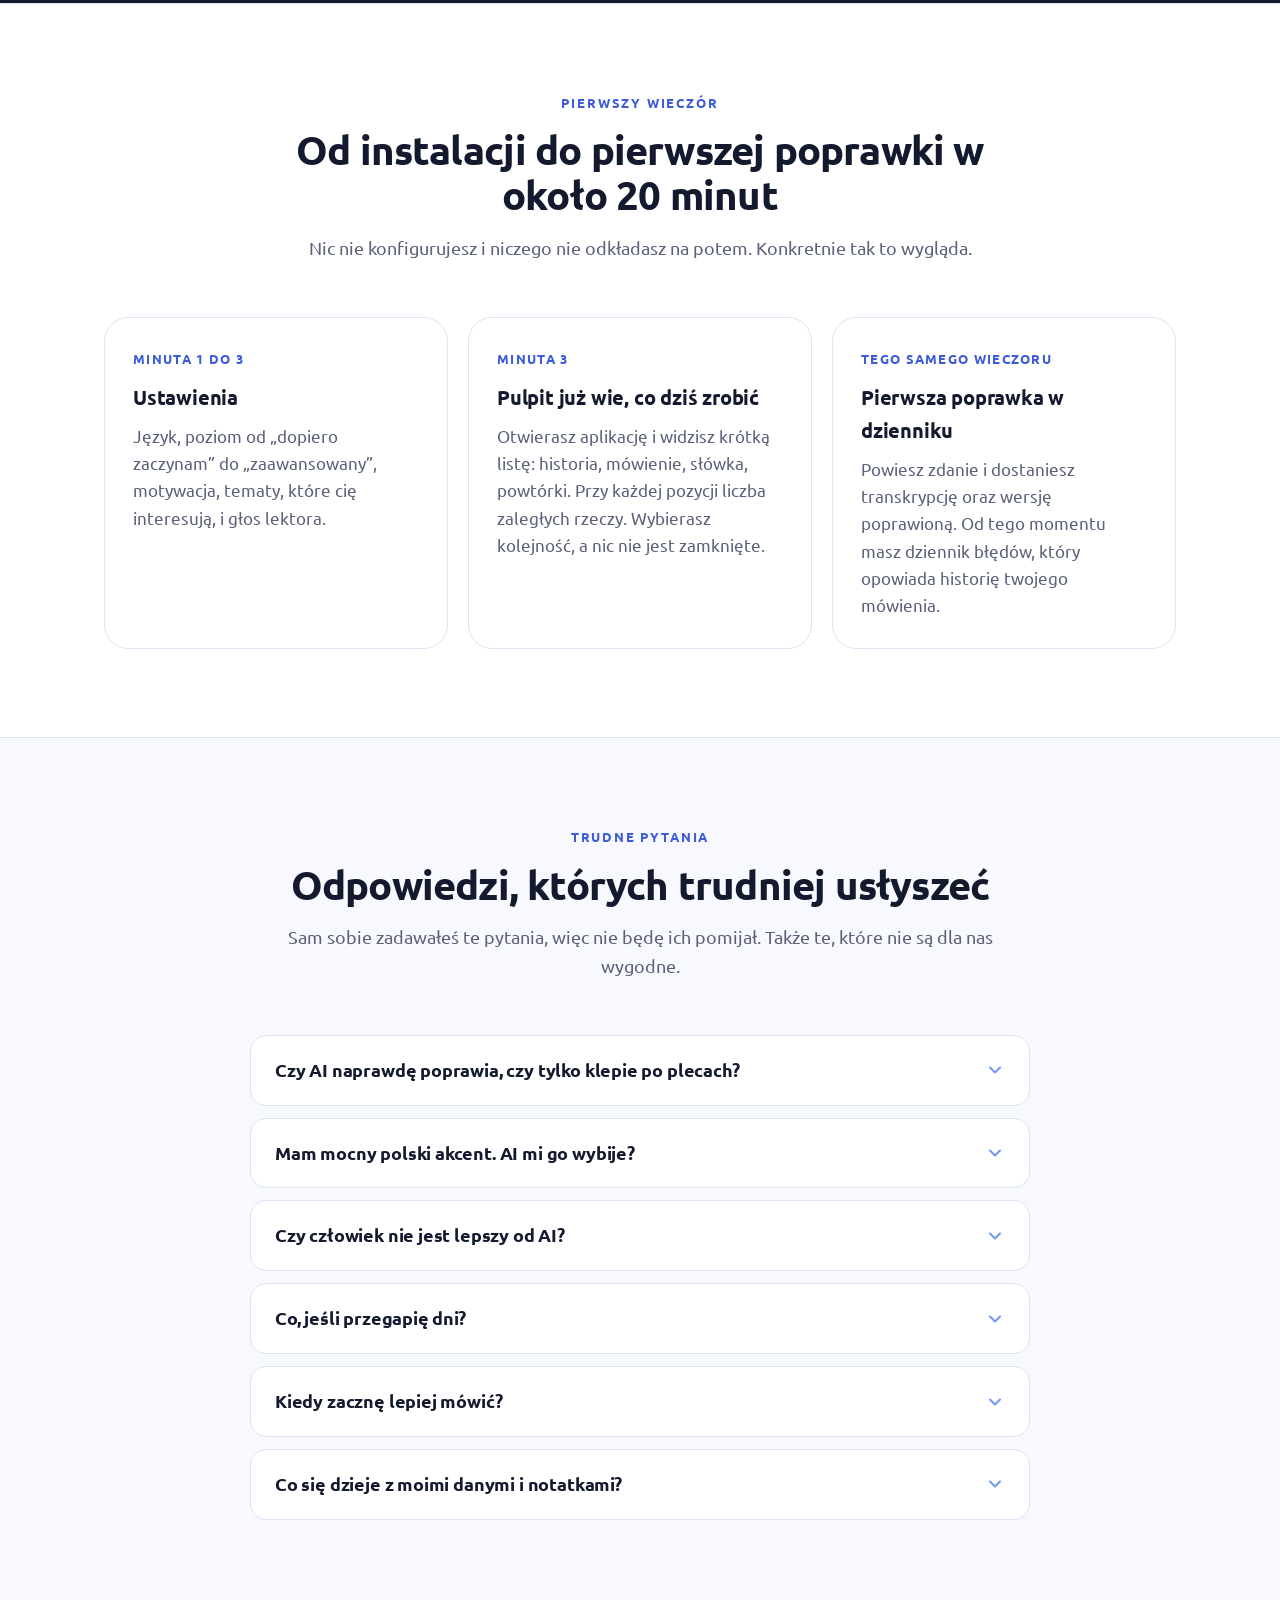
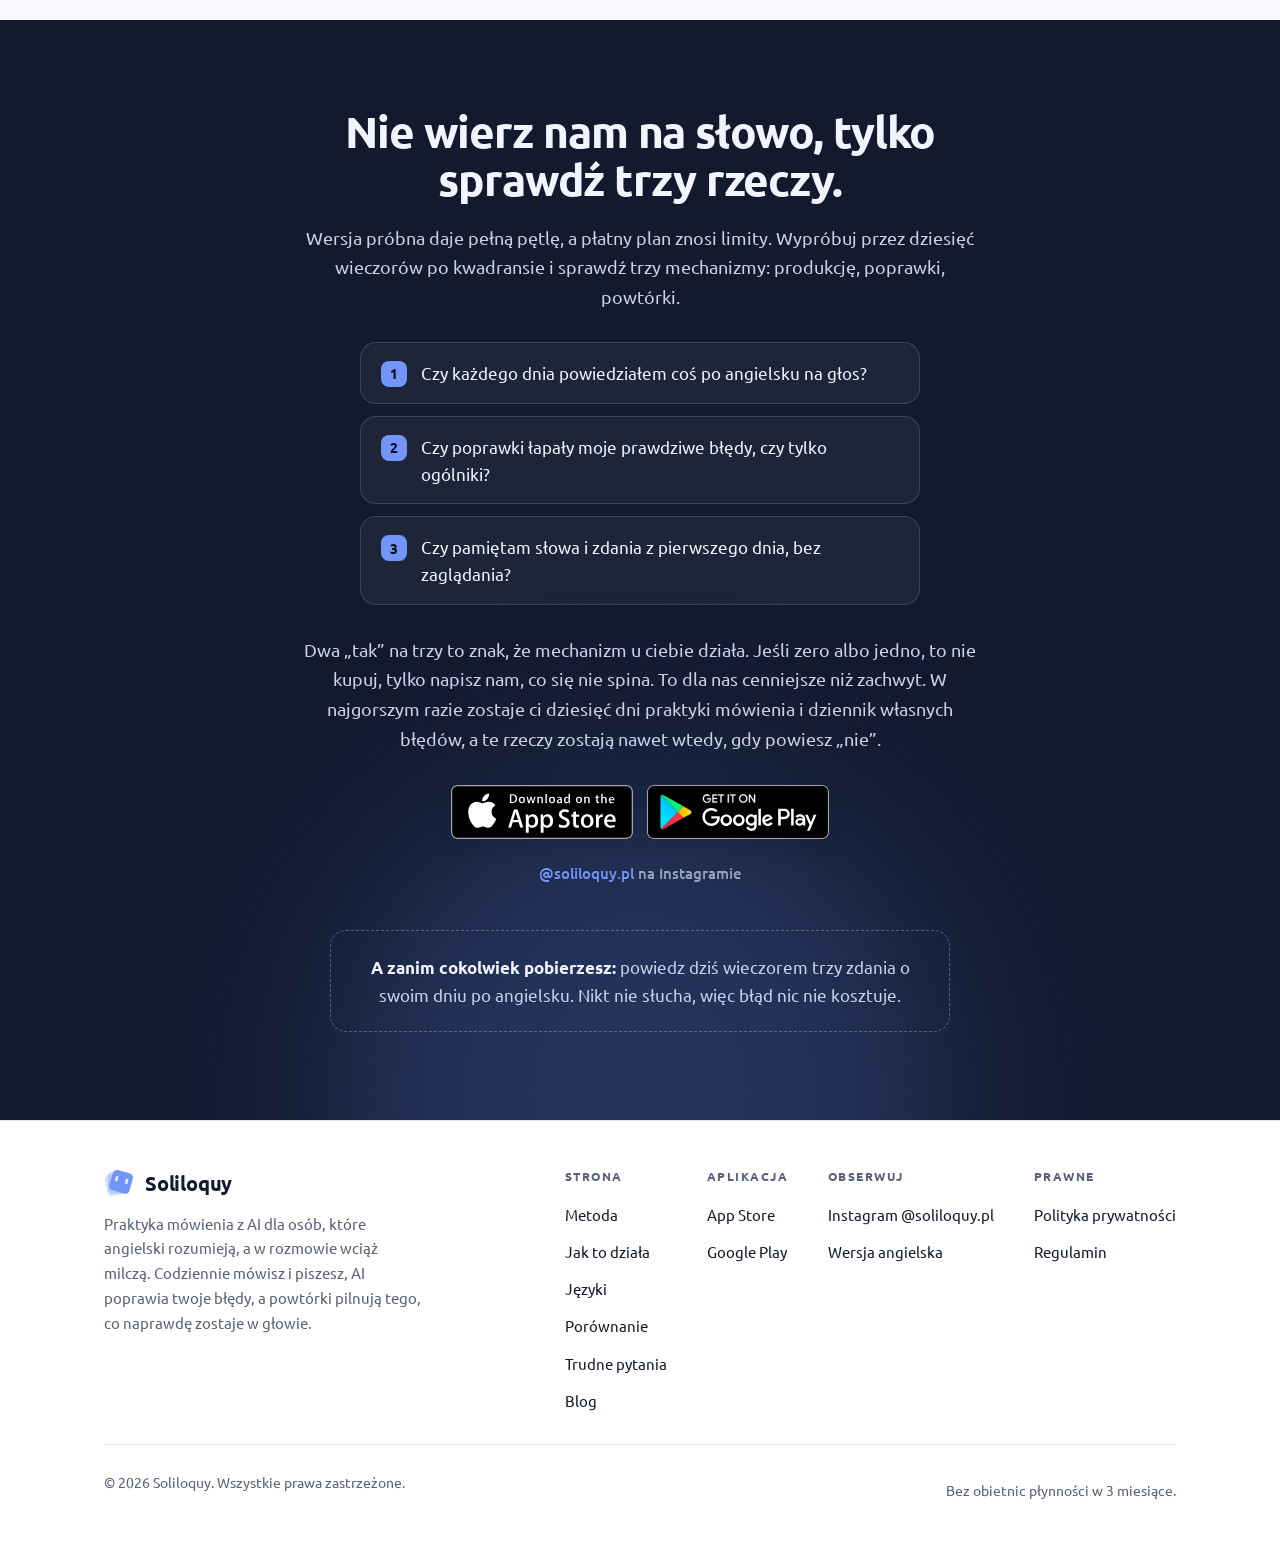
==== commit 7a657fce: "Publish the rewritten Polish blog" ====
--- a/index.html
+++ b/index.html
@@ -207,7 +207,7 @@
     <div class="sec-head reveal">
       <div class="kicker">Metoda</div>
       <h2 id="h-method">Aby mówić, potrzebujesz trzech rzeczy, codziennie</h2>
-      <p class="lead">Mówienie to umiejętność, więc rośnie tak jak każda umiejętność: od ćwiczeń, które trenują ją wprost. Tak ćwiczy się fortepian i pływanie, więc język nie jest tu wyjątkiem.</p>
+      <p class="lead">Mówienie to umiejętność, więc rośnie tak jak każda umiejętność: dzięki ćwiczeniom, które trenują ją wprost. Tak ćwiczy się grę na fortepianie i pływanie, więc język nie jest tu wyjątkiem.</p>
     </div>
 
     <div class="method-grid reveal">
@@ -219,7 +219,7 @@
       <article class="method-card">
         <div class="method-num">2</div>
         <h3>Konkretna poprawka</h3>
-        <p>Dowiedz się, co powiedziałeś, co powinno paść i dlaczego. To nie samo „dobrze”, tylko wyjaśnienie przy błędzie.</p>
+        <p>Dowiedz się, co powiedziałeś, co powinieneś powiedzieć i dlaczego. To nie samo „dobrze”, tylko wyjaśnienie przy błędzie.</p>
       </article>
       <article class="method-card">
         <div class="method-num">3</div>
@@ -242,7 +242,7 @@
     <div class="tour-row reveal">
       <div class="tour-text">
         <span class="tour-tag">Historie</span>
-        <h3>Historia pisana pod ciebie, na twój poziom</h3>
+        <h3>Historia pisana dla ciebie, na twoim poziomie</h3>
         <p>Wybierasz poziom od A1 do C2, gatunek i klimat, a historia powstaje w kilka sekund. Słuchasz lektora, w jednym tapnięciu pokazujesz tłumaczenie zdania, a w każde słowo tapniesz, żeby dodać je do słownictwa.</p>
         <ul class="tour-facts">
           <li><svg viewBox="0 0 24 24" fill="none" stroke="currentColor" stroke-width="2.4" stroke-linecap="round" stroke-linejoin="round" aria-hidden="true"><path d="M20 6 9 17l-5-5"/></svg>Poziomy A1 do C2, gatunki i klimaty do wyboru</li>
@@ -307,7 +307,7 @@
         <ul class="tour-facts">
           <li><svg viewBox="0 0 24 24" fill="none" stroke="currentColor" stroke-width="2.4" stroke-linecap="round" stroke-linejoin="round" aria-hidden="true"><path d="M20 6 9 17l-5-5"/></svg>Definicje, przykłady, kolokacje i wymowa</li>
           <li><svg viewBox="0 0 24 24" fill="none" stroke="currentColor" stroke-width="2.4" stroke-linecap="round" stroke-linejoin="round" aria-hidden="true"><path d="M20 6 9 17l-5-5"/></svg>Własne zdanie sprawdzane przez AI</li>
-          <li><svg viewBox="0 0 24 24" fill="none" stroke="currentColor" stroke-width="2.4" stroke-linecap="round" stroke-linejoin="round" aria-hidden="true"><path d="M20 6 9 17l-5-5"/></svg>Na koniec samo ląduje w powtórkach</li>
+          <li><svg viewBox="0 0 24 24" fill="none" stroke="currentColor" stroke-width="2.4" stroke-linecap="round" stroke-linejoin="round" aria-hidden="true"><path d="M20 6 9 17l-5-5"/></svg>Na koniec słowo samo trafia do powtórek</li>
           </ul>
       </div>
       <div class="tour-shot">
@@ -335,7 +335,7 @@
         <h3>Najpierw sam sobie przypomnij, dopiero potem zobacz odpowiedź</h3>
         <p>Karta pokazuje jedną stronę i zasłania drugą. Oceniasz, jak poszło, a system sam przesuwa kolejne powtórki. Słówka z historii, poprawki z mówienia i własne zdania trafiają do jednej talii, więc niczego nie zarządzasz osobno.</p>
         <ul class="tour-facts">
-          <li><svg viewBox="0 0 24 24" fill="none" stroke="currentColor" stroke-width="2.4" stroke-linecap="round" stroke-linejoin="round" aria-hidden="true"><path d="M20 6 9 17l-5-5"/></svg>Recall first: przypomnienie przed odpowiedzią</li>
+          <li><svg viewBox="0 0 24 24" fill="none" stroke="currentColor" stroke-width="2.4" stroke-linecap="round" stroke-linejoin="round" aria-hidden="true"><path d="M20 6 9 17l-5-5"/></svg>Najpierw przypomnienie, potem odpowiedź</li>
           <li><svg viewBox="0 0 24 24" fill="none" stroke="currentColor" stroke-width="2.4" stroke-linecap="round" stroke-linejoin="round" aria-hidden="true"><path d="M20 6 9 17l-5-5"/></svg>Wpis do talii z każdego innego miejsca w aplikacji</li>
           <li><svg viewBox="0 0 24 24" fill="none" stroke="currentColor" stroke-width="2.4" stroke-linecap="round" stroke-linejoin="round" aria-hidden="true"><path d="M20 6 9 17l-5-5"/></svg>Plan powtórek układa się sam</li>
           </ul>
@@ -350,7 +350,7 @@
               
               <figcaption class="shot__ph">
                 <span class="ph-tag">Ekran</span>
-                <span class="ph-name">Fiszka recall first</span>
+                <span class="ph-name">Fiszka w trybie przypomnienia</span>
                 <span class="ph-file">05-flashcard</span>
               </figcaption>
             </figure>
@@ -407,7 +407,7 @@
     <div class="sec-head reveal">
       <div class="kicker">Porównanie</div>
       <h2 id="h-compare">Nie ma najlepszej drogi. Jest taka, którą utrzymasz codziennie</h2>
-      <p class="lead">O mówieniu nie decyduje to, ile wiesz, tylko co dzieje się na treningu. Cztery kryteria i pięć zwyczajnych dróg. Każda ma prawdziwe mocne strony i co najmniej jedną prawdziwą pułapkę.</p>
+      <p class="lead">O mówieniu nie decyduje to, ile wiesz, tylko co dzieje się na treningu. Liczą się cztery kryteria, a dróg do mówienia jest pięć. Każda ma prawdziwe mocne strony i co najmniej jedną prawdziwą pułapkę.</p>
     </div>
 
     <div class="table-scroll reveal" tabindex="0">
@@ -423,7 +423,7 @@
         </thead>
         <tbody>
           <tr>
-            <th scope="row">Aplikacja do drillów</th>
+            <th scope="row">Aplikacja do ćwiczeń</th>
             <td data-label="Produkcja"><span class="mark mark-no">nie</span></td>
             <td data-label="Konkretna poprawka"><span class="mark mark-no">tylko dobrze albo źle</span></td>
             <td data-label="Codziennie"><span class="mark mark-yes"><svg viewBox="0 0 24 24" fill="none" stroke="currentColor" stroke-width="2.6" stroke-linecap="round" stroke-linejoin="round" aria-hidden="true"><path d="M20 6 9 17l-5-5"/></svg>tak</span></td>
@@ -444,7 +444,7 @@
             <td data-label="Bez publiczności"><span class="mark mark-no">nie</span></td>
             </tr>
           <tr>
-            <th scope="row">Monologi do siebie</th>
+            <th scope="row">Rozmowy z samym sobą</th>
             <td data-label="Produkcja"><span class="mark mark-yes"><svg viewBox="0 0 24 24" fill="none" stroke="currentColor" stroke-width="2.6" stroke-linecap="round" stroke-linejoin="round" aria-hidden="true"><path d="M20 6 9 17l-5-5"/></svg>tak</span></td>
             <td data-label="Konkretna poprawka"><span class="mark mark-no">nie</span></td>
             <td data-label="Codziennie"><span class="mark mark-yes"><svg viewBox="0 0 24 24" fill="none" stroke="currentColor" stroke-width="2.6" stroke-linecap="round" stroke-linejoin="round" aria-hidden="true"><path d="M20 6 9 17l-5-5"/></svg>tak</span></td>
@@ -464,7 +464,7 @@
 
     <div class="compare-note reveal">
       <h3>Lektor zostaje złotym standardem</h3>
-      <p>Prawdziwa rozmowa daje chaos, przerwy i spontan, czego AI nie odda i nie udajemy, że jest inaczej. Problem leży w czymś innym: plan „umówię się kiedyś z lektorem” prawie nigdy nie zmienia się w regularną praktykę. Soliloquy zalepia tę dziurę, która w większości planów świeci pustkami, czyli produkcję z poprawką, codziennie.</p>
+      <p>Prawdziwa rozmowa daje chaos, przerwy i spontaniczność, czego AI nie odda i nie udajemy, że jest inaczej. Problem leży w czymś innym: plan „umówię się kiedyś z lektorem” prawie nigdy nie zmienia się w regularną praktykę. Soliloquy uzupełnia tę dziurę, która w większości planów świeci pustkami, czyli produkcję z poprawką, codziennie.</p>
     </div>
   </div>
 </section>
@@ -512,28 +512,28 @@
         <summary>Czy AI naprawdę poprawia, czy tylko klepie po plecach?<svg class="chev" viewBox="0 0 24 24" fill="none" stroke="currentColor" stroke-width="2.4" stroke-linecap="round" stroke-linejoin="round" aria-hidden="true"><path d="m6 9 6 6 6-6"/></svg></summary>
         <div class="faq-body">
           <p>Poprawia konkretnie. Twoja wypowiedź zamienia się w transkrypcję, obok dostajesz wersję poprawioną i wyjaśnienie przy każdym błędzie: dlaczego ten czas, dlaczego taki przyimek, dlaczego tak brzmi naturalniej. Wszystkie błędy lądują w dzienniku i po drodze stają się fiszkami.</p>
-          <p>Sprawdź to sam: w wersji próbnej powiedz celowo „I have 30 years” zamiast „I am 30” i zobacz, czy to złapie.</p>
+          <p>Sprawdź to sam: w wersji próbnej powiedz celowo „I have 30 years” zamiast „I am 30” i zobacz, czy to wyłapie.</p>
           </div>
       </details>
       <details>
         <summary>Mam mocny polski akcent. AI mi go wybije?<svg class="chev" viewBox="0 0 24 24" fill="none" stroke="currentColor" stroke-width="2.4" stroke-linecap="round" stroke-linejoin="round" aria-hidden="true"><path d="m6 9 6 6 6-6"/></svg></summary>
         <div class="faq-body">
-          <p>Nie, i to nie jest cel. Celem jest zrozumiałość: być rozumianym łatwo i bez wysiłku dla słuchacza. Akcent jest częścią ciebie, nie usterką, a zaawansowani obcokrajowcy mówią z akcentem i funkcjonują w tym języku normalnie.</p>
-          <p>Sygnał o wymowie dostajesz tam, gdzie coś realnie przeszkadza w zrozumieniu. Obietnicy pozbycia się akcentu nie dostaniesz, obietnicy bycia lepiej zrozumianym, owszem.</p>
+          <p>Nie, i to nie jest cel. Celem jest zrozumiałość: mówić tak, żeby słuchacz rozumiał cię łatwo i bez wysiłku. Akcent jest częścią ciebie, nie usterką, a zaawansowani obcokrajowcy mówią z akcentem i funkcjonują w tym języku normalnie.</p>
+          <p>Sygnał o wymowie dostajesz tam, gdzie coś realnie przeszkadza w zrozumieniu. Obietnicy pozbycia się akcentu nie dostaniesz. Obietnicę, że będziesz lepiej zrozumiany, możesz dostać.</p>
           </div>
       </details>
       <details>
         <summary>Czy człowiek nie jest lepszy od AI?<svg class="chev" viewBox="0 0 24 24" fill="none" stroke="currentColor" stroke-width="2.4" stroke-linecap="round" stroke-linejoin="round" aria-hidden="true"><path d="m6 9 6 6 6-6"/></svg></summary>
         <div class="faq-body">
-          <p>W niektórych rzeczach jest i nie będę tego odwracał. Prawdziwa rozmowa daje chaos, przerwy, żart i spontan.</p>
-          <p>AI jest lepsze w trzech innych: jest o 22:30, kiedy ci się przypomniało; nigdy się nie męczy twoimi błędami i nie wzdycha zniecierpliwione; nie musisz mieć odwagi ani dobrej miny. To nie jest opcja albo albo. Lektor do spontanu, praktyka z AI do fundamentu, codziennie.</p>
+          <p>W niektórych rzeczach tak i nie będę tego zakłamywać. Prawdziwa rozmowa z człowiekiem daje coś, czego AI nie da: chaos, przerywanie, żart i spontaniczność.</p>
+          <p>AI jest lepsze w trzech rzeczach: jest dostępne o 22:30, kiedy ci się przypomniało; nigdy nie męczy się twoimi błędami i nie wzdycha z irytacją; nie wymaga od ciebie odwagi ani dobrej miny. To nie wybór albo-albo. Lektor pomaga w spontaniczności, praktyka z AI buduje fundament, codziennie.</p>
           </div>
       </details>
       <details>
         <summary>Co, jeśli przegapię dni?<svg class="chev" viewBox="0 0 24 24" fill="none" stroke="currentColor" stroke-width="2.4" stroke-linecap="round" stroke-linejoin="round" aria-hidden="true"><path d="m6 9 6 6 6-6"/></svg></summary>
         <div class="faq-body">
           <p>Przerwy są częścią metody, nie przewinieniem. Nic nie przepada: postęp, słowa i błędy zostają, a system po powrocie mówi, co przejrzeć najpierw.</p>
-          <p>Ten plan jest do wracania, nie do perfekcji. Kto buduje nawyk na poczuciu winy, ten buduje na piasku.</p>
+          <p>Ten plan jest po to, żeby do niego wracać, a nie po to, żeby być perfekcyjny. Kto buduje nawyk na poczuciu winy, ten buduje na piasku.</p>
           </div>
       </details>
       <details>
@@ -546,7 +546,7 @@
       <details>
         <summary>Co się dzieje z moimi danymi i notatkami?<svg class="chev" viewBox="0 0 24 24" fill="none" stroke="currentColor" stroke-width="2.4" stroke-linecap="round" stroke-linejoin="round" aria-hidden="true"><path d="m6 9 6 6 6-6"/></svg></summary>
         <div class="faq-body">
-          <p>Twoje konto, twoje błędy, twoje słowa, twoje notatki. Synchronizacja z chmurą działa automatycznie: nowy telefon, logowanie i wszystko wraca. Postęp nie znika razem z aplikacją, a twoich danych nie sprzedajemy reklamodawcom.</p>
+          <p>Twoje konto, twoje błędy, twoje słowa i twoje notatki należą do ciebie. Synchronizacja z chmurą działa automatycznie: nowy telefon, logowanie i wszystko wraca. Postęp nie znika razem z aplikacją, a twoich danych nie sprzedajemy reklamodawcom.</p>
           </div>
       </details>
       </div>
@@ -559,7 +559,7 @@
   <div class="wrap final-inner">
     <div class="reveal">
       <h2 id="h-download">Nie wierz nam na słowo, tylko sprawdź trzy rzeczy.</h2>
-      <p class="lead">Wersja próbna daje pełną pętlę, a premium zdejmuje limity. Wypróbuj przez dziesięć wieczorów po kwadransie i sprawdź trzy mechanizmy: produkcję, poprawki, powtórki.</p>
+      <p class="lead">Wersja próbna daje pełną pętlę, a płatny plan znosi limity. Wypróbuj przez dziesięć wieczorów po kwadransie i sprawdź trzy mechanizmy: produkcję, poprawki, powtórki.</p>
 
       <div class="checks">
         <div class="check">
